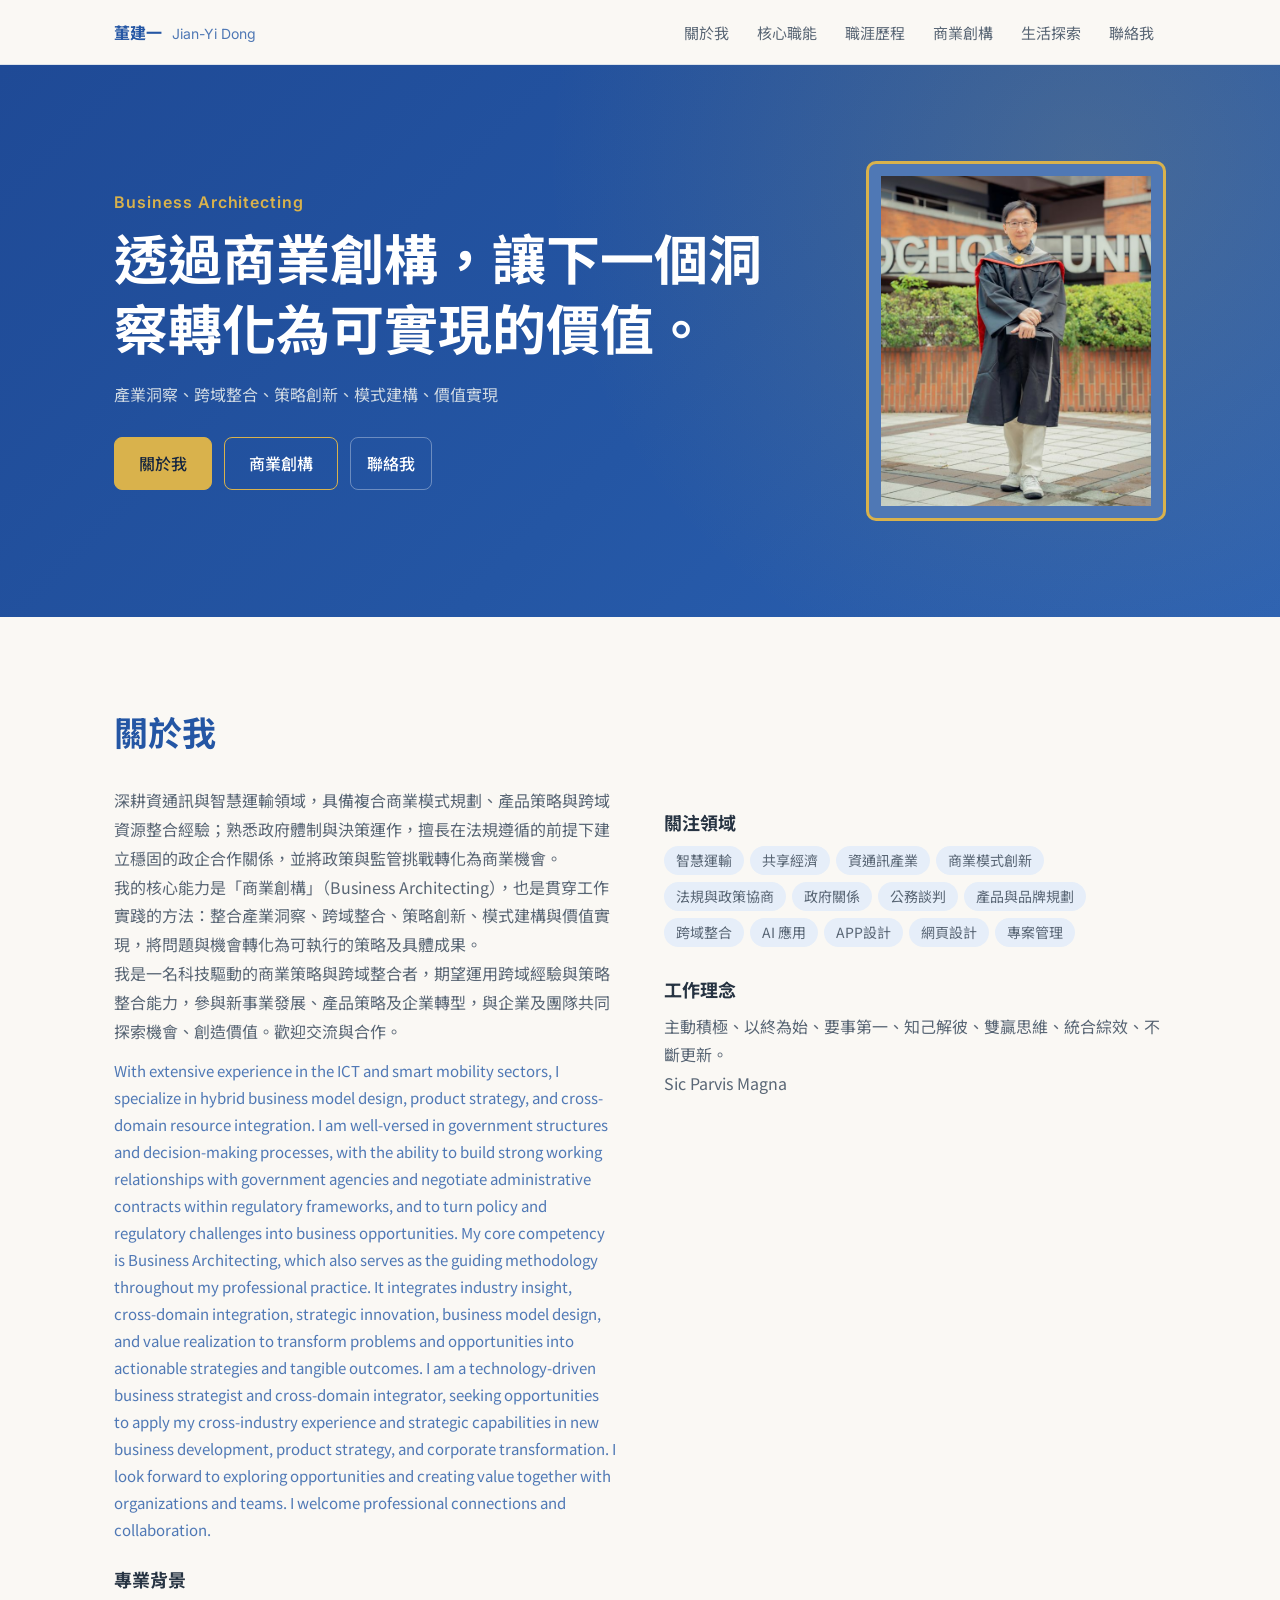
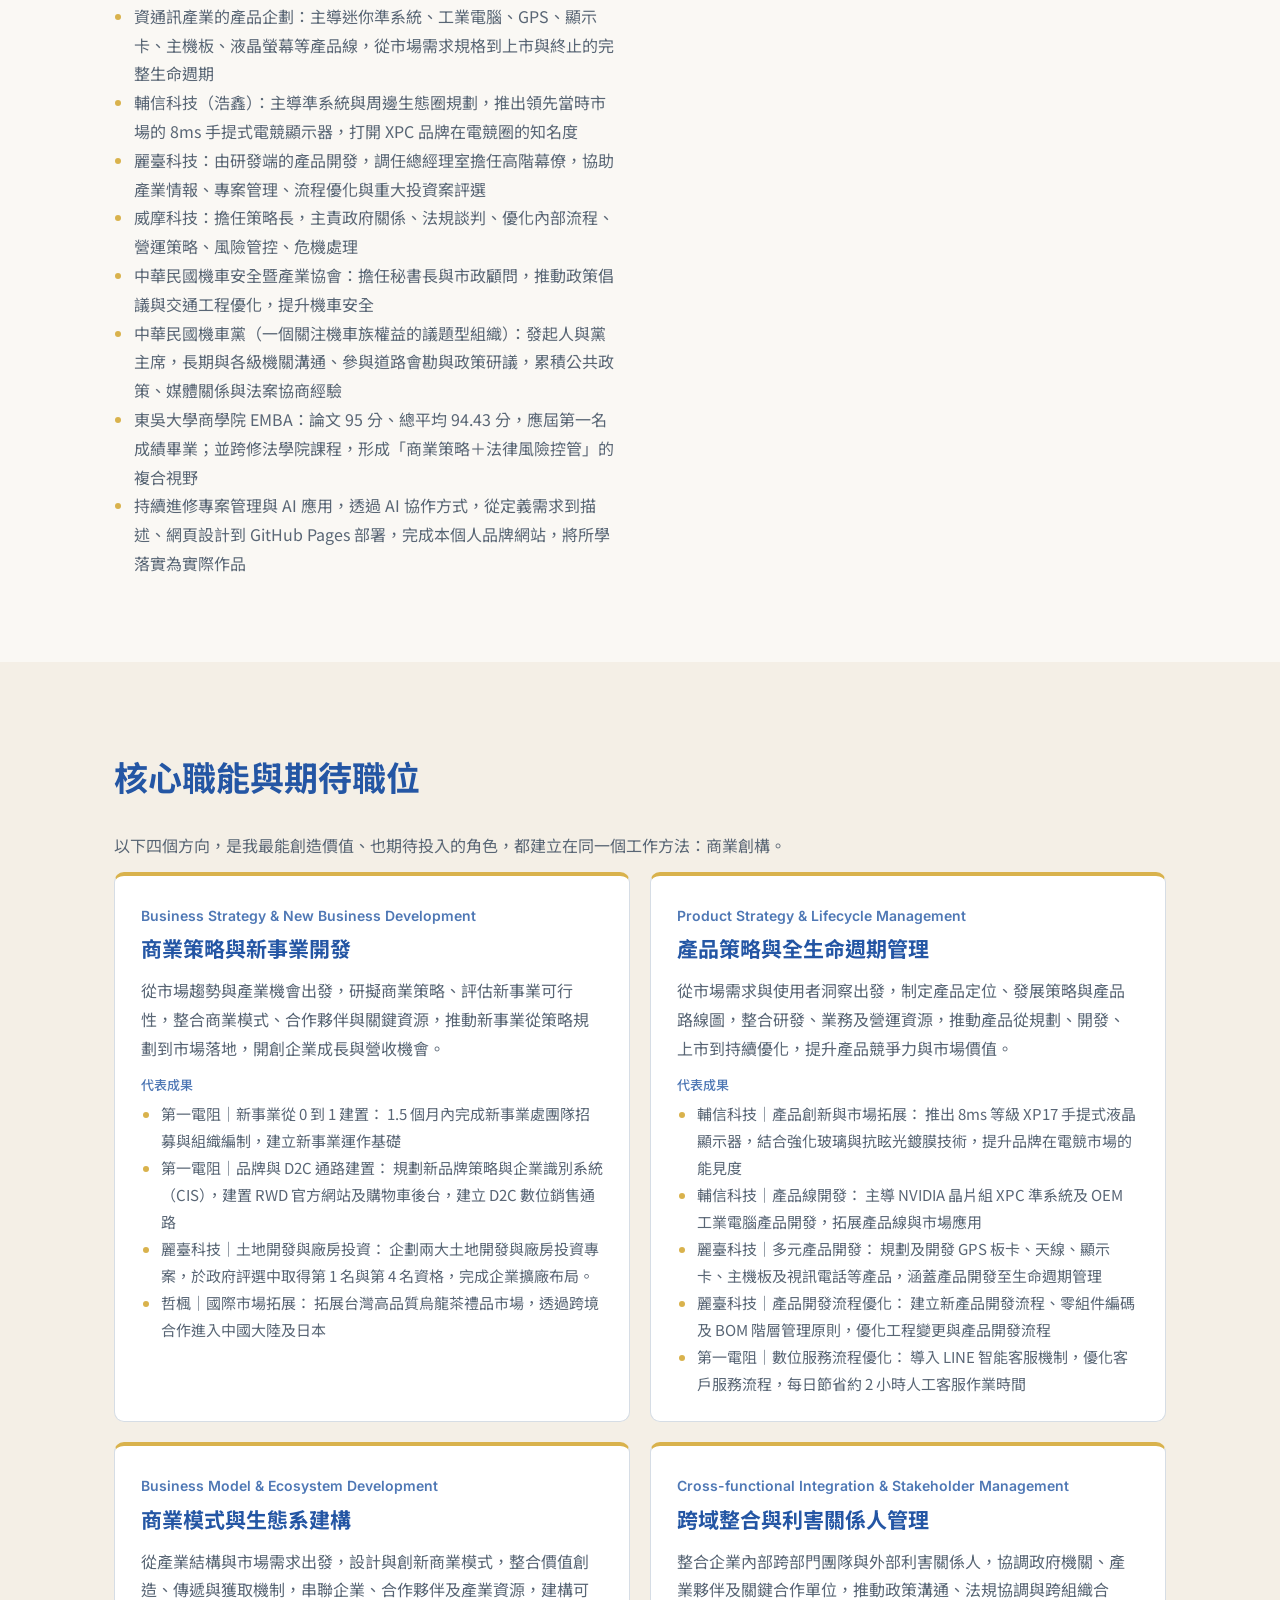
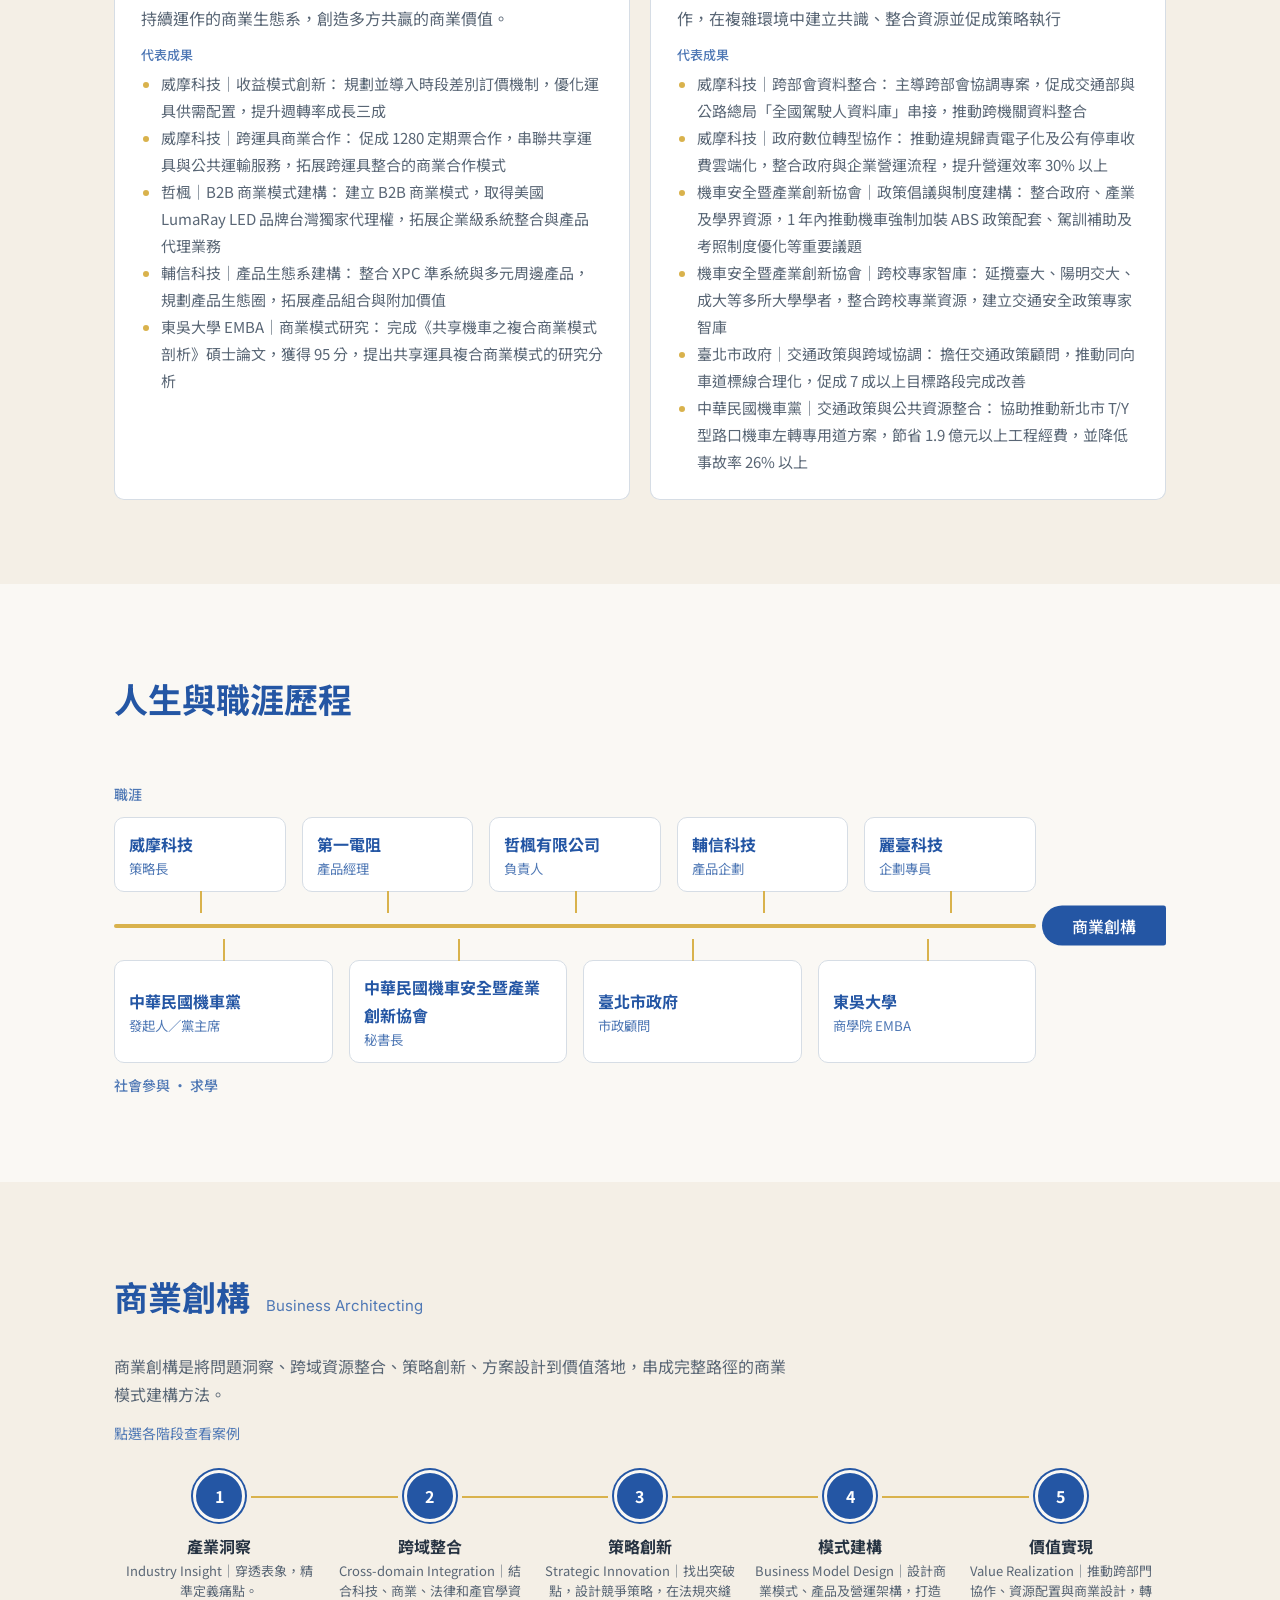
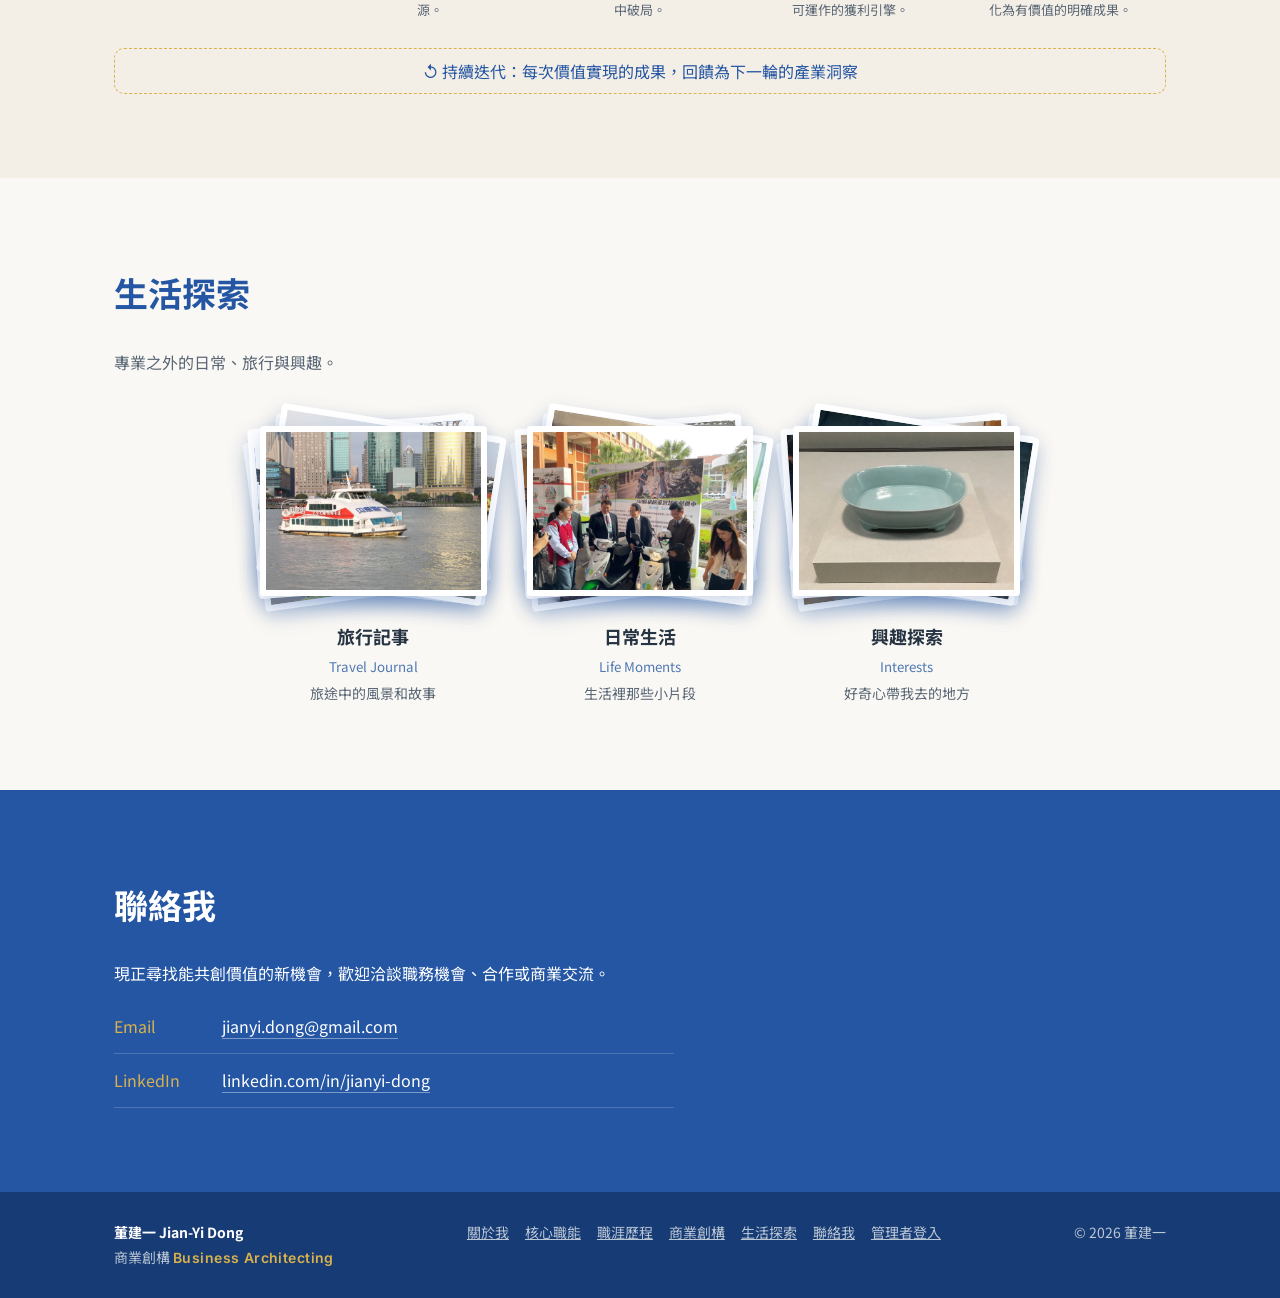
==== index.html @ 01260a25 "Add files via upload" ====
<!DOCTYPE html>
<html lang="zh-Hant">
<head>
<meta charset="utf-8"><meta name="viewport" content="width=device-width,initial-scale=1,viewport-fit=cover">
<title>董建一 Jian-Yi Dong｜商業創構 Business Architecting</title>
<meta name="description" content="董建一（Jian-Yi Dong）深耕資通訊與智慧運輸，具備複合商業模式規劃、產品策略與跨域資源整合經驗，擅長在法規遵循前提下建立政企合作；以商業創構將產業洞察轉化為可實現的價值。歡迎交流與合作。"><meta name="author" content="董建一 Jian-Yi Dong"><meta name="robots" content="index,follow,max-image-preview:large"><meta name="theme-color" content="#2456A4"><meta property="og:title" content="董建一 Jian-Yi Dong｜商業創構 Business Architecting"><meta property="og:description" content="董建一（Jian-Yi Dong）深耕資通訊與智慧運輸，具備複合商業模式規劃、產品策略與跨域資源整合經驗，擅長在法規遵循前提下建立政企合作；以商業創構將產業洞察轉化為可實現的價值。歡迎交流與合作。"><meta property="og:type" content="profile"><meta property="og:locale" content="zh_TW"><meta property="og:site_name" content="董建一 Jian-Yi Dong"><meta property="og:image" content="https://bryandong-roc.github.io/assets/images/og.jpg"><meta property="og:image:width" content="1200"><meta property="og:image:height" content="630"><meta property="og:image:alt" content="董建一 Jian-Yi Dong｜商業創構 Business Architecting"><meta property="og:url" content="https://bryandong-roc.github.io/"><meta name="twitter:card" content="summary_large_image"><meta name="twitter:image" content="https://bryandong-roc.github.io/assets/images/og.jpg"><script type="application/ld+json">{"@context": "https://schema.org", "@type": "ProfilePage", "mainEntity": {"@type": "Person", "name": "董建一", "alternateName": "Jian-Yi Dong", "description": "董建一（Jian-Yi Dong）深耕資通訊與智慧運輸，具備複合商業模式規劃、產品策略與跨域資源整合經驗，擅長在法規遵循前提下建立政企合作；以商業創構將產業洞察轉化為可實現的價值。歡迎交流與合作。", "email": "jianyi.dong@gmail.com", "alumniOf": {"@type": "CollegeOrUniversity", "name": "東吳大學"}, "knowsAbout": ["商業創構", "Business Architecting", "商業模式創新", "AI 應用","專案管理","網頁與APP設計","智慧運輸", "共享經濟", "資通訊產業", "產品企劃", "政府關係", "法規協商", "跨域整合"], "sameAs": ["https://www.linkedin.com/in/jianyi-dong/"]}}</script>
<link rel="icon" href="assets/icons/favicon.svg"><!-- 上線後請加入 <link rel="canonical" href="正式網址"> 與 og:image --><link rel="preconnect" href="https://fonts.googleapis.com"><link rel="preconnect" href="https://fonts.gstatic.com" crossorigin>
<link href="https://fonts.googleapis.com/css2?family=Inter:wght@400;600&family=Noto+Sans+TC:wght@400;500;700&display=swap" rel="stylesheet">
<link rel="stylesheet" href="styles/main.css">
</head>
<body>
<header><div class="wrap bar"><a class="logo" href="#home">董建一 <span>Jian-Yi Dong</span></a>
<button id="mbtn" aria-expanded="false" aria-controls="nav" aria-label="選單"><svg viewBox="0 0 24 24" width="22" height="22" aria-hidden="true"><path d="M3 6h18M3 12h18M3 18h18" stroke="currentColor" stroke-width="2.2" stroke-linecap="round"/></svg></button>
<nav id="nav"><a href="#about">關於我</a><a href="#roles">核心職能</a><a href="#journey">職涯歷程</a><a href="#architecting">商業創構</a><a href="#life">生活探索</a><a href="#contact">聯絡我</a></nav></div></header>
<main><noscript><section><div class="wrap"><h2>董建一 Jian-Yi Dong</h2><p>深耕資通訊與智慧運輸領域，具備複合商業模式規劃、產品策略與跨域資源整合經驗；熟悉政府體制與決策運作，擅長在法規遵循的前提下建立穩固的政企合作關係，並將政策與監管挑戰轉化為商業機會。我的核心能力是「商業創構」（Business Architecting），也是貫穿工作實踐的方法：整合產業洞察、跨域整合、策略創新、模式建構與價值實現，將問題與機會轉化為可執行的策略及具體成果。我是一名科技驅動的商業策略與跨域整合者，期望運用跨域經驗與策略整合能力，參與新事業發展、產品策略及企業轉型，與企業及團隊共同探索機會、創造價值。歡迎交流與合作。</p><ul><li>新事業開發 New Business Development</li><li>產品企劃 End-to-End Product Management</li><li>政府關係 Government Relations</li><li>高階幕僚 Executive Support & Strategic Operations</li></ul><ul><li>威摩科技｜策略長</li><li>第一電阻｜產品經理</li><li>哲楓有限公司｜負責人</li><li>輔信科技｜產品企劃</li><li>麗臺科技｜企劃專員｜總經理室幕僚</li><li>中華民國機車安全暨產業創新協會｜秘書長</li><li>臺北市政府｜市政顧問</li><li>東吳大學｜商學院 EMBA</li><li>中華民國機車黨｜發起人／黨主席</li></ul><p>請啟用 JavaScript 以查看完整互動內容。</p></div></section></noscript>
<section id="home" class="hero"><div class="wrap hgrid"><div>
<p class="en">Business Architecting</p><h1 id="h-tag"></h1><p id="h-intro" class="intro"></p>
<div class="btns"><a class="btn fill" href="#about">關於我</a><a class="btn" href="#architecting">商業創構</a><a class="btn ghost" href="#contact">聯絡我</a></div></div>
<div class="photo" id="photo" aria-label="個人照片"></div></div></section>
<section id="about"><div class="wrap"><h2>關於我</h2><div class="two"><div><p id="a-intro"></p><p class="en-sum" lang="en">With extensive experience in the ICT and smart mobility sectors, I specialize in hybrid business model design, product strategy, and cross-domain resource integration. I am well-versed in government structures and decision-making processes, with the ability to build strong working relationships with government agencies and negotiate administrative contracts within regulatory frameworks, and to turn policy and regulatory challenges into business opportunities. My core competency is Business Architecting, which also serves as the guiding methodology throughout my professional practice. It integrates industry insight, cross-domain integration, strategic innovation, business model design, and value realization to transform problems and opportunities into actionable strategies and tangible outcomes. I am a technology-driven business strategist and cross-domain integrator, seeking opportunities to apply my cross-industry experience and strategic capabilities in new business development, product strategy, and corporate transformation. I look forward to exploring opportunities and creating value together with organizations and teams. I welcome professional connections and collaboration.</p><h3>專業背景</h3><ul id="a-bg"></ul></div><div><h3>關注領域</h3><p id="a-focus" class="tags"></p><h3>工作理念</h3><p id="a-phil"></p></div></div></div></section>
<section id="roles" class="alt"><div class="wrap"><h2>核心職能與期待職位</h2><p class="lead" id="r-lead"></p><div class="rgrid" id="r-cards"></div></div></section>
<section id="journey"><div class="wrap"><h2>人生與職涯歷程</h2><div class="chips" id="t-chips"></div><div class="fish" id="tl"></div></div></section>
<section id="architecting" class="alt"><div class="wrap"><h2>商業創構 <small>Business Architecting</small></h2><p id="b-def" class="lead"></p><p class="hint">點選各階段查看案例</p><ol class="chain" id="chain"></ol><p class="loop">↺ 持續迭代：每次價值實現的成果，回饋為下一輪的產業洞察</p></div></section>

<section id="life"><div class="wrap"><h2>生活探索</h2><p class="lead">專業之外的日常、旅行與興趣。</p><div class="chips" id="l-chips"></div><div class="cards" id="l-cards"></div></div></section>
<section id="contact" class="dark"><div class="wrap"><h2>聯絡我</h2><p class="lead">現正尋找能共創價值的新機會，歡迎洽談職務機會、合作或商業交流。</p><ul class="clist" id="clist"></ul></div></section>
</main>
<footer><div class="wrap fgrid"><div><b>董建一 Jian-Yi Dong</b><br>商業創構 <span class="ft-en">Business Architecting</span></div><div class="flinks"><a href="#about">關於我</a><a href="#roles">核心職能</a><a href="#journey">職涯歷程</a><a href="#architecting">商業創構</a><a href="#life">生活探索</a><a href="#contact">聯絡我</a><a href="https://app.pagescms.org" target="_blank" rel="noopener">管理者登入</a></div><div class="copy">© <span id="yr"></span> 董建一</div></div></footer>
<button id="top" aria-label="回到頁首" hidden>↑</button>
<dialog id="dlg" aria-labelledby="d-title"><button id="d-x" aria-label="關閉">×</button><div id="d-body"></div></dialog>
<script src="scripts/content-loader.js"></script><script src="scripts/main.js"></script>
</body></html>
---- styles/main.css ----
:root{--navy:#2456A4;--blue:#4F78B5;--mist:#E6EEF9;--bg:#FAF8F4;--gold:#D9B24C;--ink:#263342;--txt:#596675;--r:10px;--sans:"Noto Sans TC","Inter",system-ui,sans-serif}
*{box-sizing:border-box;margin:0}html{scroll-behavior:smooth;scroll-padding-top:72px}
body{font-family:var(--sans);background:var(--bg);color:var(--txt);line-height:1.8;overflow-x:hidden}
h1,h2,h3,b{color:var(--ink)}a{color:inherit}button{font:inherit;cursor:pointer}:focus-visible{outline:3px solid var(--gold);outline-offset:2px}
.wrap{max-width:1100px;margin:0 auto;padding:0 24px}section{padding:84px 0}.alt{background:#F4EFE6}
h2{font-size:clamp(26px,3.4vw,34px);color:var(--navy);margin-bottom:24px}h2 small{font:400 15px Inter,sans-serif;color:var(--blue);margin-left:8px}h3{margin:20px 0 6px;font-size:18px}
.lead{max-width:680px;margin-bottom:12px}.hint{font-size:14px;color:var(--blue);margin-bottom:24px}.tags span{display:inline-block;background:var(--mist);padding:2px 12px;border-radius:99px;margin:0 6px 6px 0;font-size:14px}
header{position:sticky;top:0;z-index:20;background:rgba(250,248,244,.94);backdrop-filter:blur(8px);border-bottom:1px solid #dde3ea}
.bar{display:flex;align-items:center;justify-content:space-between;height:64px}.logo{font-weight:700;color:var(--navy);text-decoration:none}.logo span{font:400 14px Inter;color:var(--blue);margin-left:6px}
nav{display:flex;gap:4px}nav a{padding:6px 12px;border-radius:6px;text-decoration:none;font-size:15px}nav a:hover{background:var(--mist);color:var(--navy)}#mbtn{display:none;border:1px solid var(--blue);background:none;border-radius:6px;padding:6px 8px;color:var(--navy);line-height:0}
.hero{background:radial-gradient(circle at 85% 18%,rgba(217,178,76,.18),transparent 46%),linear-gradient(135deg,#1F4A96,#2456A4 55%,#2C62B3);padding:96px 0}.hgrid{display:grid;grid-template-columns:1fr 300px;gap:56px;align-items:center}.hero *{color:#fff}
.en{font:600 16px Inter;color:var(--gold)!important;letter-spacing:.06em}.hero h1{font-size:clamp(32px,5vw,54px);line-height:1.3;margin:10px 0 18px}.intro{color:#cfd9e3!important;max-width:560px}
.btns{display:flex;gap:12px;flex-wrap:wrap;margin-top:28px}.btn{padding:11px 24px;border-radius:8px;border:1.5px solid var(--gold);text-decoration:none;font-weight:500;background:none}.btn.fill{background:var(--gold);color:#16263F!important}.btn.ghost{border-color:#ffffff55}
.photo{grid-template-columns:100%;grid-template-rows:100%;width:300px;height:360px;border-radius:var(--r);border:3px solid var(--gold);background:var(--blue);display:grid;place-items:center;overflow:hidden;font-size:14px;text-align:center;padding:12px}.photo img{width:100%;height:100%;object-fit:cover;object-position:50% 94%}
.two{display:grid;grid-template-columns:1fr 1fr;gap:48px}ul{padding-left:20px}li::marker{color:var(--gold)}
.chips{display:flex;gap:8px;flex-wrap:wrap;margin-bottom:28px}.chips button{border:1px solid var(--blue);background:#fff;border-radius:99px;padding:3px 16px;color:var(--navy)}.chips button[aria-pressed=true]{background:var(--navy);color:#fff;border-color:var(--navy)}
.tl{list-style:none;padding:0 0 0 22px;border-left:2px solid var(--gold)}.tl li{position:relative;margin-bottom:14px}.tl li::before{content:"";position:absolute;left:-30px;top:20px;width:12px;height:12px;border-radius:50%;background:var(--gold);border:2px solid var(--mist)}
.tl button,.card{width:100%;text-align:left;background:#fff;border:1px solid #d6dde5;border-radius:var(--r);padding:16px 20px;display:block;transition:.2s}.tl button:hover,.card:hover{border-color:var(--gold);box-shadow:0 6px 20px rgba(36,86,164,.1)}
.tl small,.card small{color:var(--blue);display:block}.tl b,.card b{display:block;font-size:18px}
.cards{display:grid;grid-template-columns:repeat(3,1fr);gap:20px}.card{padding:0;overflow:hidden;display:flex;flex-direction:column}.card img{width:100%;aspect-ratio:16/9;object-fit:cover}.card div{padding:16px 20px}.empty{grid-column:1/-1;color:var(--blue)}
.chain{list-style:none;padding:0;display:grid;grid-template-columns:repeat(5,1fr);gap:0}.chain li{position:relative;padding:0 8px}
.chain li::after{content:"";position:absolute;top:26px;left:calc(50% + 32px);width:calc(100% - 64px);height:2px;background:var(--gold)}.chain li:last-child::after{display:none}
.chain summary{list-style:none;cursor:pointer;text-align:center}.chain summary::-webkit-details-marker{display:none}
.chain .dot{width:52px;height:52px;border-radius:50%;background:var(--navy);color:#fff;display:grid;place-items:center;margin:0 auto 10px;font-weight:700;border:3px solid var(--bg);box-shadow:0 0 0 2px var(--navy)}
.chain details[open] .dot,.chain summary:hover .dot{background:var(--gold);color:var(--navy);box-shadow:0 0 0 2px var(--gold)}
.chain summary b{display:block}.chain summary small{display:block;font-size:13px;line-height:1.5}.chain .cs{background:#fff;border-left:4px solid var(--gold);border-radius:var(--r);padding:12px 12px 12px 28px;margin-top:12px;font-size:14px;text-align:left}
.loop{margin-top:28px;text-align:center;border:1px dashed var(--gold);border-radius:var(--r);padding:8px;color:var(--navy)}
.dark{background:var(--navy)}.dark h2,.dark .lead{color:#fff}.clist{list-style:none;padding:0;max-width:560px}.clist li{display:flex;gap:18px;padding:12px 0;border-bottom:1px solid #ffffff2e;color:#fff}.clist span{color:var(--gold);min-width:90px}.clist a{text-decoration:none}
footer{background:#173B75;color:#b9c6d4;padding:28px 0;font-size:14px}footer b{color:#fff}.fgrid{display:flex;justify-content:space-between;gap:20px;flex-wrap:wrap}.flinks{display:flex;gap:16px}
#top{position:fixed;right:20px;bottom:20px;width:44px;height:44px;border-radius:50%;border:0;background:var(--gold);color:#16263F;font-size:20px;z-index:15}
dialog{border:0;border-radius:14px;width:min(680px,calc(100% - 32px));max-height:88vh;padding:32px;color:var(--txt)}dialog::backdrop{background:#0f1b2b99}#d-x{position:absolute;top:10px;right:14px;border:0;background:none;font-size:28px;color:var(--blue)}
#d-body img{max-width:100%;border-radius:8px;margin:12px 0}#d-body h3{color:var(--navy)}#d-body p{margin:8px 0}
@media(max-width:900px){.cards{grid-template-columns:repeat(2,1fr)}.hgrid{grid-template-columns:1fr}.photo{width:200px;height:240px;order:-1}}
@media(max-width:760px){section{padding:60px 0}.two,.cards{grid-template-columns:1fr}#mbtn{display:block}nav{display:none;position:absolute;top:64px;left:0;right:0;flex-direction:column;background:var(--bg);padding:10px 24px;border-bottom:1px solid #dde3ea}nav.open{display:flex}
.chain{grid-template-columns:1fr}.chain li{padding:0 0 20px 0}.chain summary{display:flex;gap:14px;align-items:center;text-align:left}.chain .dot{margin:0;flex:none}.chain li::after{top:54px;left:25px;width:2px;height:calc(100% - 54px)}.chain .cs{margin-left:66px}}
.fish{display:grid;gap:10px;padding-right:130px}.lab{font-size:14px;color:var(--blue);font-weight:500}.row{display:grid;grid-auto-flow:column;grid-auto-columns:1fr;gap:16px}.fi{position:relative;background:#fff;border:1px solid #d6dde5;border-radius:var(--r);padding:12px 14px;text-align:left;transition:.2s}.fi:hover{border-color:var(--gold);box-shadow:0 6px 18px rgba(36,86,164,.1)}.fi b{display:block;color:var(--navy)}.fi small{display:block;color:var(--blue);line-height:1.5}.fi::after{content:"";position:absolute;left:50%;width:2px;height:22px;background:var(--gold)}.up .fi::after{top:100%}.down .fi::after{bottom:100%}.spine{position:relative;height:4px;background:var(--gold);margin:22px 0;border-radius:2px}.spine span{position:absolute;left:100%;top:50%;transform:translateY(-50%);margin-left:6px;width:124px;text-align:center;background:var(--navy);color:#fff;padding:6px 0;border-radius:99px 12px 12px 99px;font-weight:500}
#l-cards .card{border:0;background:linear-gradient(160deg,#fff 25%,#FBF1E2);box-shadow:0 12px 32px rgba(79,120,181,.16);border-radius:58% 42% 52% 48%/50% 46% 54% 50%;text-align:center;align-items:center}#l-cards .card:nth-child(even){border-radius:44% 56% 46% 54%/56% 44% 56% 44%}#l-cards .card:nth-child(3n){border-radius:52% 48% 60% 40%/46% 56% 44% 54%}#l-cards .card div{padding:26px 36px 34px}#l-cards .card img{aspect-ratio:3/2}#l-cards .card:hover{transform:translateY(-4px)}
@media(max-width:900px){.fish{padding-right:0;padding-left:18px;border-left:2px solid var(--gold)}.row{grid-auto-flow:row}.spine,.fi::after{display:none}}
#a-phil{white-space:pre-line}
.btn svg,.soc svg{display:block}.btn.ghost{padding:11px 16px}.soc{display:flex;gap:16px}.clist li{align-items:center}
#l-cards{max-width:780px;margin:0 auto;grid-template-columns:repeat(3,1fr)}#l-cards .card div{padding:20px 24px 28px}.en-sum{font-size:15px;color:var(--blue);margin-top:12px}
@media(max-width:760px){#l-cards{grid-template-columns:1fr;max-width:320px}}
#a-intro{white-space:pre-line}.stk{background:none;border:0;text-align:center;padding:10px 10px 0;cursor:pointer;display:flex;flex-direction:column;align-items:center;gap:2px}.pile{position:relative;width:100%;aspect-ratio:4/3;margin-bottom:22px;display:block}.pile img{position:absolute;inset:0;width:100%;height:100%;object-fit:cover;border:6px solid #fff;border-radius:4px;box-shadow:0 8px 20px rgba(36,86,164,.22);transition:transform .3s}.stk:hover .pile img:last-child{transform:translateY(-6px) rotate(-1deg)}.stk b{color:var(--ink);font-size:18px}.stk small{color:var(--blue)}.stk .d{color:var(--txt);font-size:14px}
.rgrid{display:grid;grid-template-columns:repeat(2,1fr);gap:20px}.role{background:#fff;border:1px solid #d6dde5;border-top:4px solid var(--gold);border-radius:var(--r);padding:24px 26px}.role small{color:var(--blue);font:600 14px Inter,sans-serif}.role h3{margin:2px 0 8px;color:var(--navy);font-size:21px}.role p{margin-bottom:10px}.role .pl{font-size:13px;color:var(--blue);font-weight:500}.role ul{font-size:15px;margin-top:4px}
@media(max-width:760px){.rgrid{grid-template-columns:1fr}}
@media(prefers-reduced-motion:reduce){*{transition:none!important;scroll-behavior:auto!important}}

header{top:env(safe-area-inset-top,0px)}:root{padding-top:env(safe-area-inset-top,0px);padding-bottom:env(safe-area-inset-bottom,0px)}
/* 首頁按鈕與社群圖示：滑過或鍵盤聚焦時，統一變成金色底 */
.btn{transition:background-color .2s,color .2s,border-color .2s,transform .2s}
.hero .btn:hover,.hero .btn:focus-visible,.hero .btn:active{background:var(--gold);border-color:var(--gold);color:#16263F!important;transform:translateY(-2px)}
.hero .btn.fill:hover,.hero .btn.fill:focus-visible,.hero .btn.fill:active{background:#E6C566;border-color:#E6C566}
.hero .btn:hover svg text,.hero .btn:focus-visible svg text{fill:#D9B24C}
.soc a{color:#fff;transition:color .2s}.soc a:hover,.soc a:focus-visible{color:var(--gold)}

.clist a{text-decoration:underline;text-decoration-color:rgba(255,255,255,.4);text-underline-offset:5px}.clist a:hover,.clist a:focus-visible{color:var(--gold);text-decoration-color:var(--gold)}

.flinks{flex-wrap:wrap;row-gap:6px}

.ft-en{color:var(--gold);font-family:Inter,var(--sans);font-weight:600;letter-spacing:.03em}

.en-sum{white-space:pre-line}
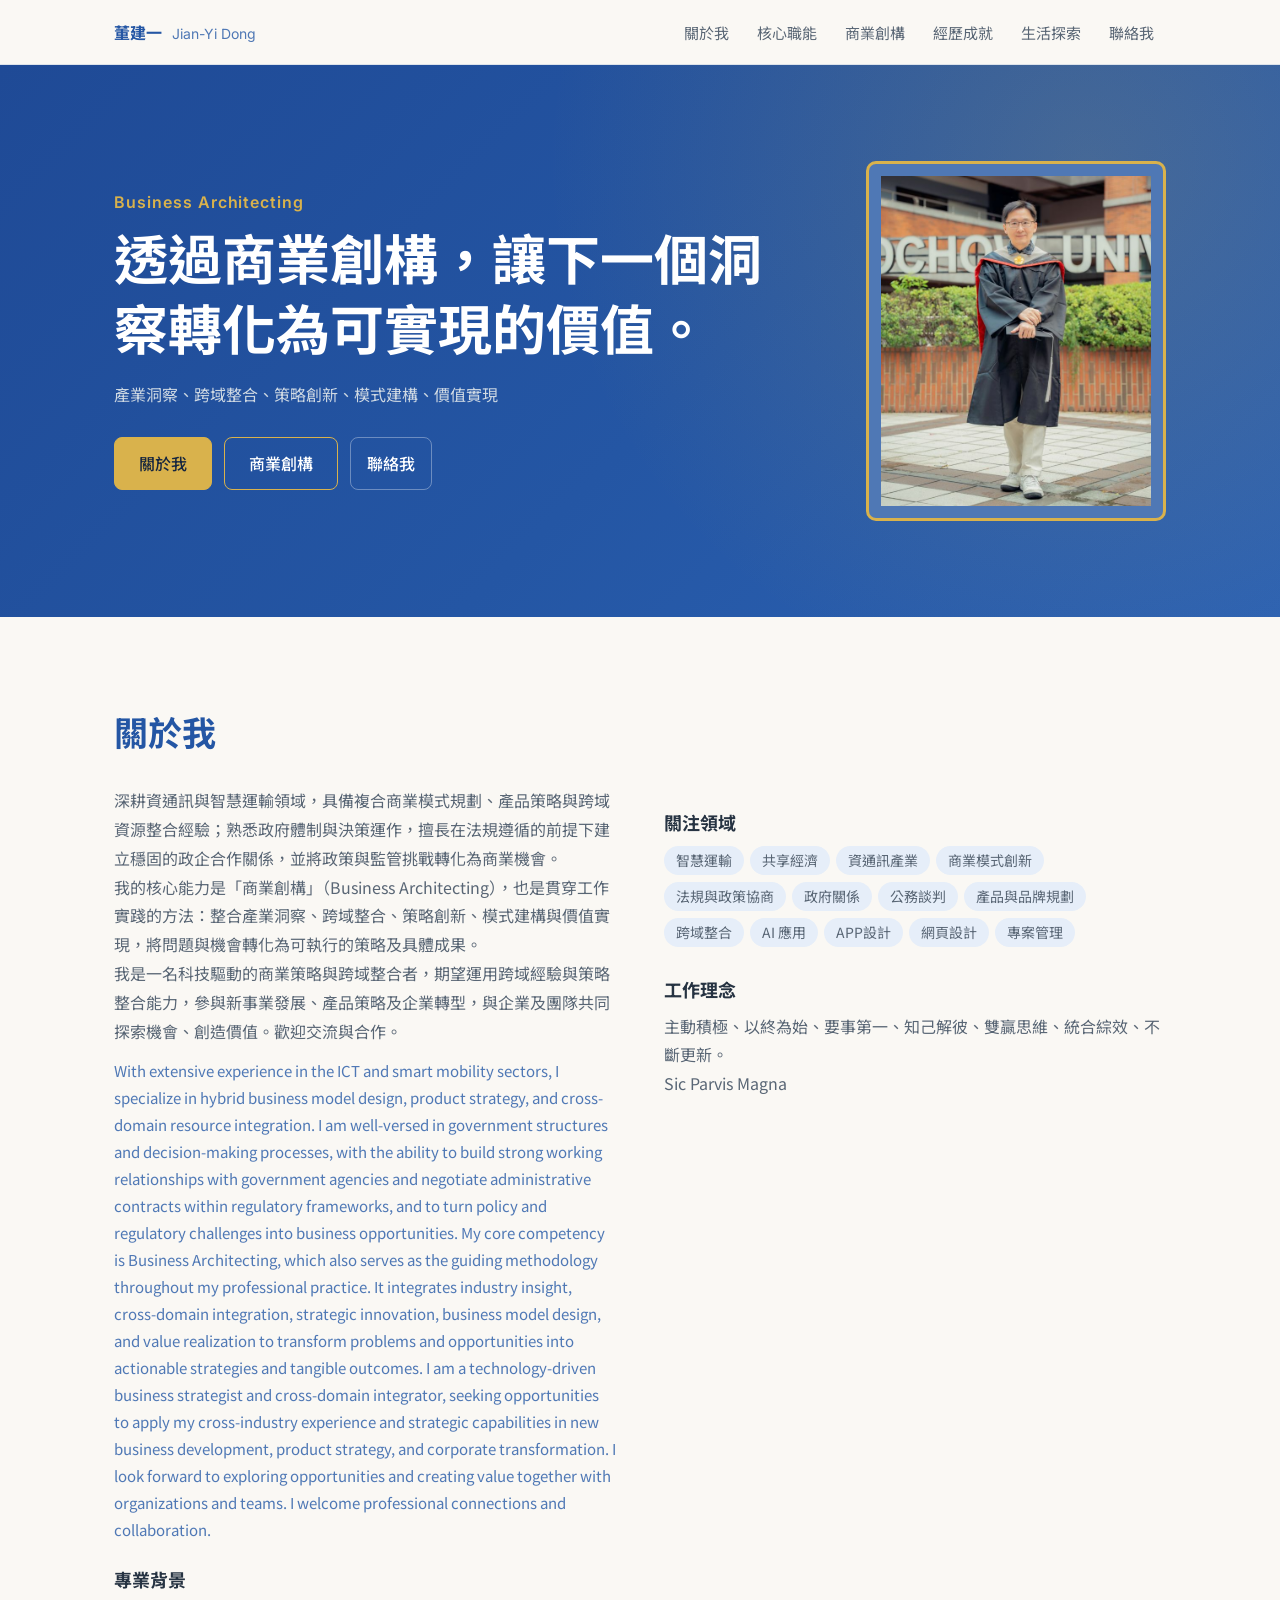
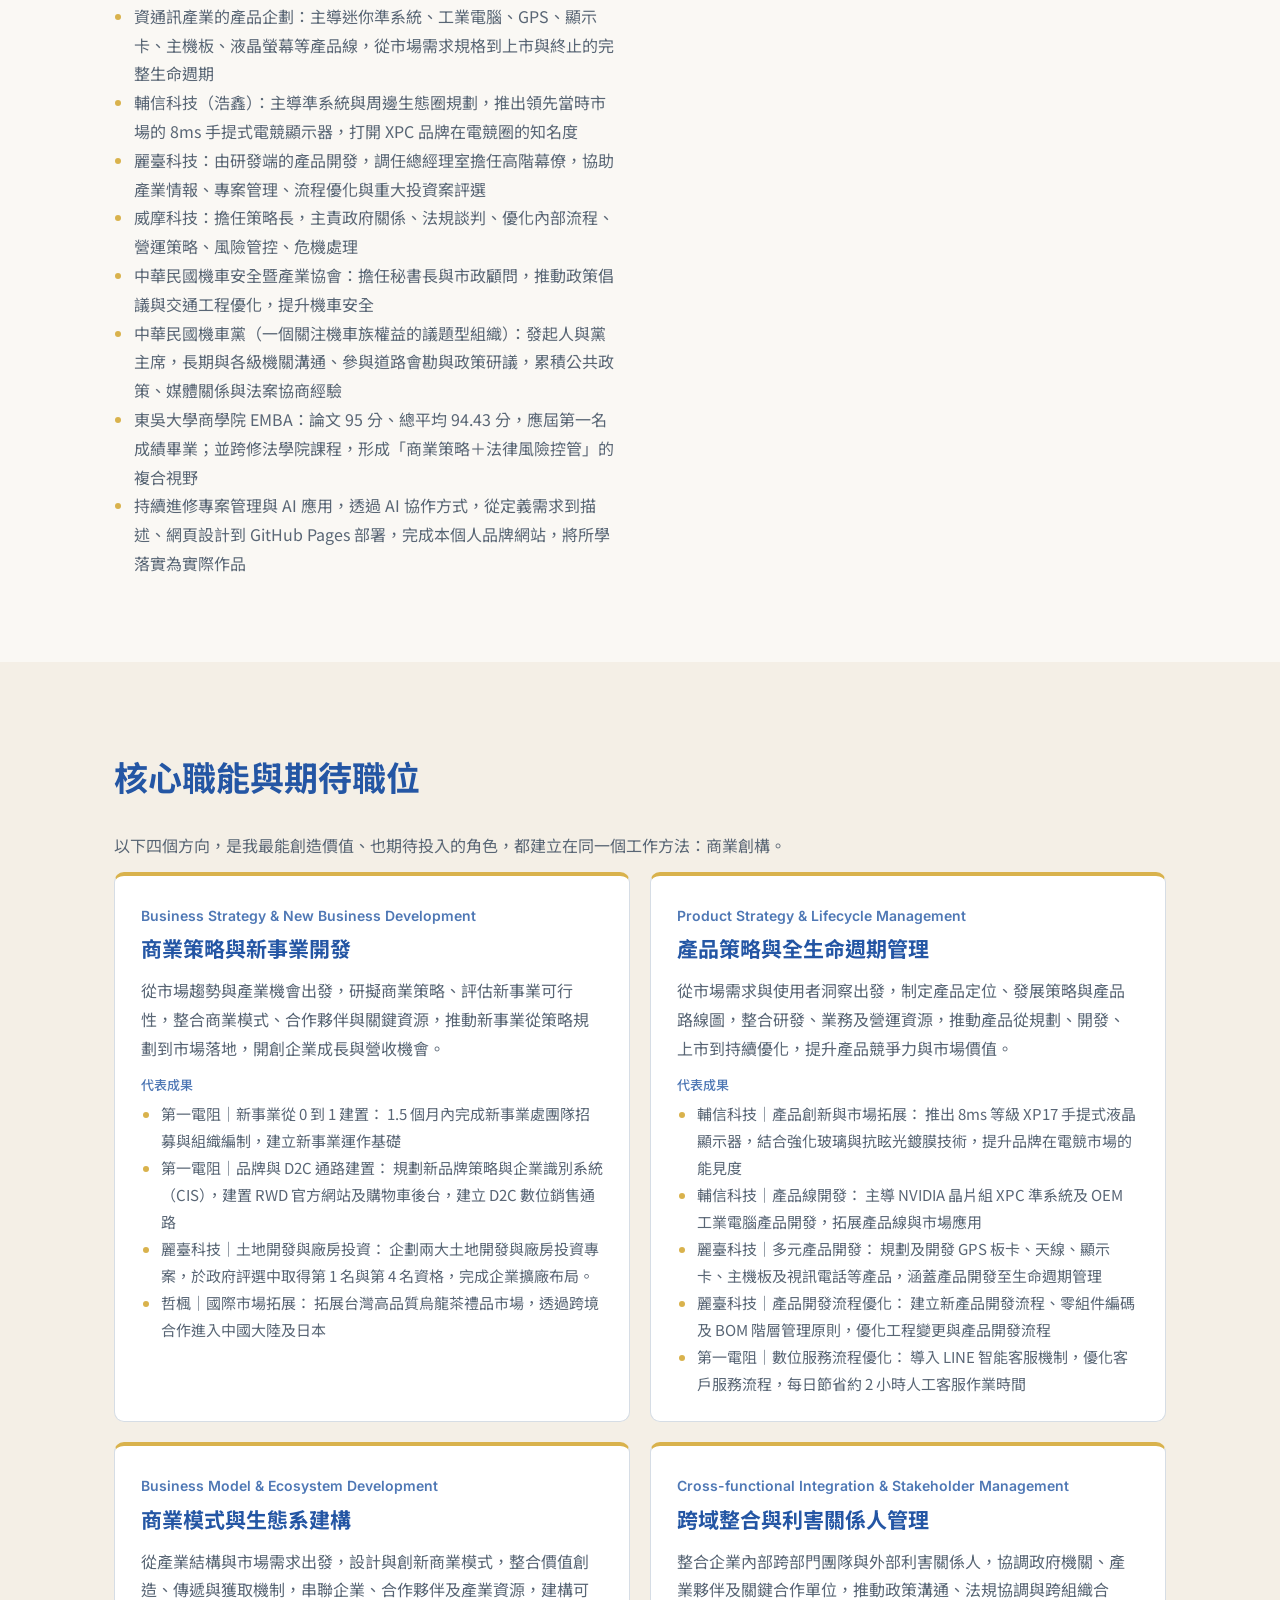
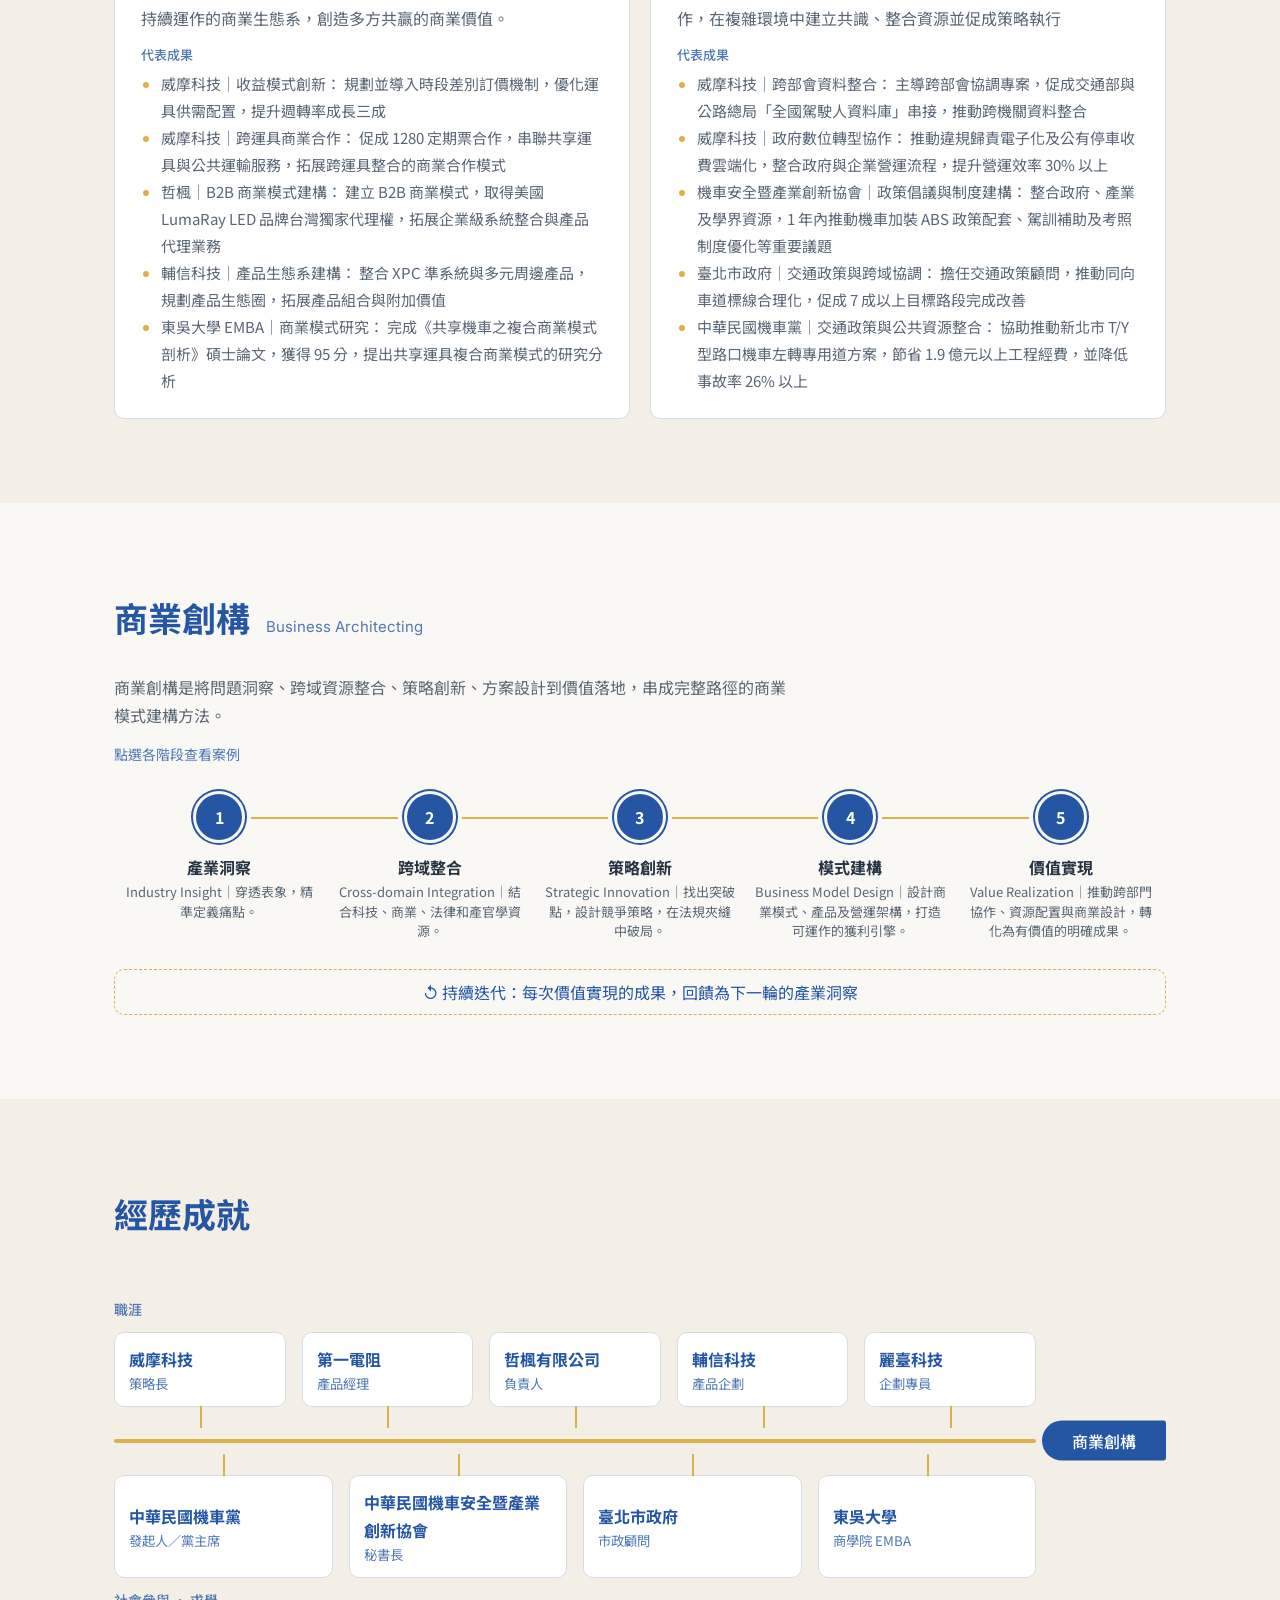
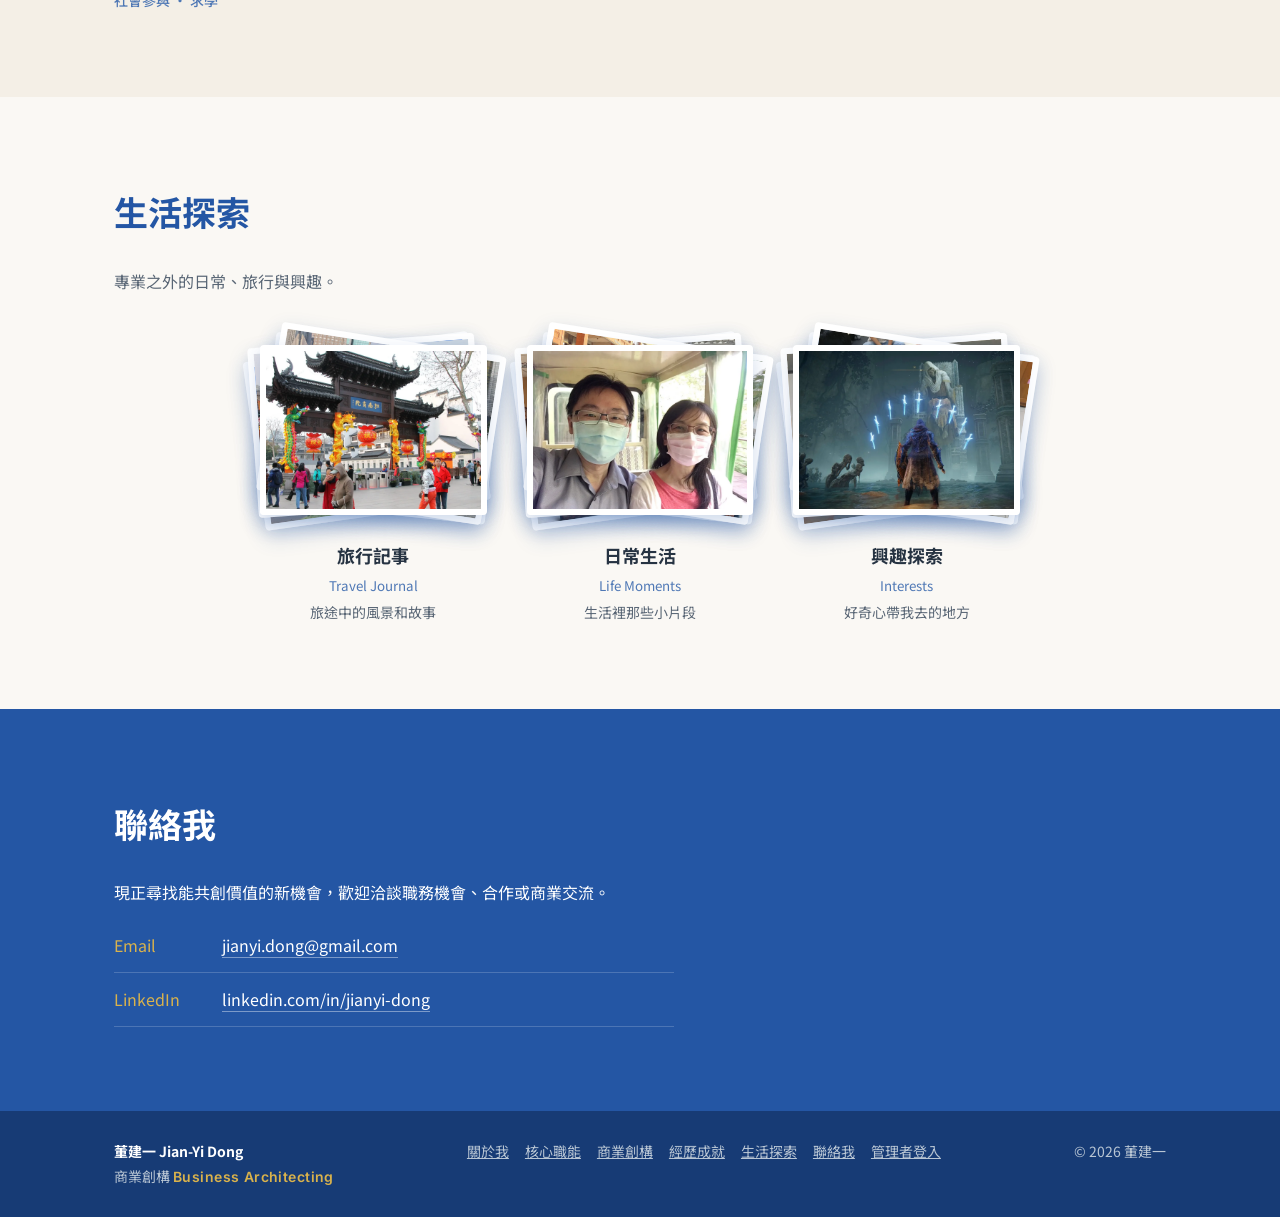
==== commit 2c3c44fc: "Add files via upload" ====
--- a/index.html
+++ b/index.html
@@ -11,7 +11,7 @@
 <body>
 <header><div class="wrap bar"><a class="logo" href="#home">董建一 <span>Jian-Yi Dong</span></a>
 <button id="mbtn" aria-expanded="false" aria-controls="nav" aria-label="選單"><svg viewBox="0 0 24 24" width="22" height="22" aria-hidden="true"><path d="M3 6h18M3 12h18M3 18h18" stroke="currentColor" stroke-width="2.2" stroke-linecap="round"/></svg></button>
-<nav id="nav"><a href="#about">關於我</a><a href="#roles">核心職能</a><a href="#journey">職涯歷程</a><a href="#architecting">商業創構</a><a href="#life">生活探索</a><a href="#contact">聯絡我</a></nav></div></header>
+<nav id="nav"><a href="#about">關於我</a><a href="#roles">核心職能</a><a href="#architecting">商業創構</a><a href="#journey">經歷成就</a><a href="#life">生活探索</a><a href="#contact">聯絡我</a></nav></div></header>
 <main><noscript><section><div class="wrap"><h2>董建一 Jian-Yi Dong</h2><p>深耕資通訊與智慧運輸領域，具備複合商業模式規劃、產品策略與跨域資源整合經驗；熟悉政府體制與決策運作，擅長在法規遵循的前提下建立穩固的政企合作關係，並將政策與監管挑戰轉化為商業機會。我的核心能力是「商業創構」（Business Architecting），也是貫穿工作實踐的方法：整合產業洞察、跨域整合、策略創新、模式建構與價值實現，將問題與機會轉化為可執行的策略及具體成果。我是一名科技驅動的商業策略與跨域整合者，期望運用跨域經驗與策略整合能力，參與新事業發展、產品策略及企業轉型，與企業及團隊共同探索機會、創造價值。歡迎交流與合作。</p><ul><li>新事業開發 New Business Development</li><li>產品企劃 End-to-End Product Management</li><li>政府關係 Government Relations</li><li>高階幕僚 Executive Support & Strategic Operations</li></ul><ul><li>威摩科技｜策略長</li><li>第一電阻｜產品經理</li><li>哲楓有限公司｜負責人</li><li>輔信科技｜產品企劃</li><li>麗臺科技｜企劃專員｜總經理室幕僚</li><li>中華民國機車安全暨產業創新協會｜秘書長</li><li>臺北市政府｜市政顧問</li><li>東吳大學｜商學院 EMBA</li><li>中華民國機車黨｜發起人／黨主席</li></ul><p>請啟用 JavaScript 以查看完整互動內容。</p></div></section></noscript>
 <section id="home" class="hero"><div class="wrap hgrid"><div>
 <p class="en">Business Architecting</p><h1 id="h-tag"></h1><p id="h-intro" class="intro"></p>
@@ -19,13 +19,13 @@
 <div class="photo" id="photo" aria-label="個人照片"></div></div></section>
 <section id="about"><div class="wrap"><h2>關於我</h2><div class="two"><div><p id="a-intro"></p><p class="en-sum" lang="en">With extensive experience in the ICT and smart mobility sectors, I specialize in hybrid business model design, product strategy, and cross-domain resource integration. I am well-versed in government structures and decision-making processes, with the ability to build strong working relationships with government agencies and negotiate administrative contracts within regulatory frameworks, and to turn policy and regulatory challenges into business opportunities. My core competency is Business Architecting, which also serves as the guiding methodology throughout my professional practice. It integrates industry insight, cross-domain integration, strategic innovation, business model design, and value realization to transform problems and opportunities into actionable strategies and tangible outcomes. I am a technology-driven business strategist and cross-domain integrator, seeking opportunities to apply my cross-industry experience and strategic capabilities in new business development, product strategy, and corporate transformation. I look forward to exploring opportunities and creating value together with organizations and teams. I welcome professional connections and collaboration.</p><h3>專業背景</h3><ul id="a-bg"></ul></div><div><h3>關注領域</h3><p id="a-focus" class="tags"></p><h3>工作理念</h3><p id="a-phil"></p></div></div></div></section>
 <section id="roles" class="alt"><div class="wrap"><h2>核心職能與期待職位</h2><p class="lead" id="r-lead"></p><div class="rgrid" id="r-cards"></div></div></section>
-<section id="journey"><div class="wrap"><h2>人生與職涯歷程</h2><div class="chips" id="t-chips"></div><div class="fish" id="tl"></div></div></section>
-<section id="architecting" class="alt"><div class="wrap"><h2>商業創構 <small>Business Architecting</small></h2><p id="b-def" class="lead"></p><p class="hint">點選各階段查看案例</p><ol class="chain" id="chain"></ol><p class="loop">↺ 持續迭代：每次價值實現的成果，回饋為下一輪的產業洞察</p></div></section>
+<section id="architecting"><div class="wrap"><h2>商業創構 <small>Business Architecting</small></h2><p id="b-def" class="lead"></p><p class="hint">點選各階段查看案例</p><ol class="chain" id="chain"></ol><p class="loop">↺ 持續迭代：每次價值實現的成果，回饋為下一輪的產業洞察</p></div></section>
+<section id="journey" class="alt"><div class="wrap"><h2>經歷成就</h2><div class="chips" id="t-chips"></div><div class="fish" id="tl"></div></div></section>
 
 <section id="life"><div class="wrap"><h2>生活探索</h2><p class="lead">專業之外的日常、旅行與興趣。</p><div class="chips" id="l-chips"></div><div class="cards" id="l-cards"></div></div></section>
 <section id="contact" class="dark"><div class="wrap"><h2>聯絡我</h2><p class="lead">現正尋找能共創價值的新機會，歡迎洽談職務機會、合作或商業交流。</p><ul class="clist" id="clist"></ul></div></section>
 </main>
-<footer><div class="wrap fgrid"><div><b>董建一 Jian-Yi Dong</b><br>商業創構 <span class="ft-en">Business Architecting</span></div><div class="flinks"><a href="#about">關於我</a><a href="#roles">核心職能</a><a href="#journey">職涯歷程</a><a href="#architecting">商業創構</a><a href="#life">生活探索</a><a href="#contact">聯絡我</a><a href="https://app.pagescms.org" target="_blank" rel="noopener">管理者登入</a></div><div class="copy">© <span id="yr"></span> 董建一</div></div></footer>
+<footer><div class="wrap fgrid"><div><b>董建一 Jian-Yi Dong</b><br>商業創構 <span class="ft-en">Business Architecting</span></div><div class="flinks"><a href="#about">關於我</a><a href="#roles">核心職能</a><a href="#architecting">商業創構</a><a href="#journey">經歷成就</a><a href="#life">生活探索</a><a href="#contact">聯絡我</a><a href="https://app.pagescms.org" target="_blank" rel="noopener">管理者登入</a></div><div class="copy">© <span id="yr"></span> 董建一</div></div></footer>
 <button id="top" aria-label="回到頁首" hidden>↑</button>
 <dialog id="dlg" aria-labelledby="d-title"><button id="d-x" aria-label="關閉">×</button><div id="d-body"></div></dialog>
 <script src="scripts/content-loader.js"></script><script src="scripts/main.js"></script>
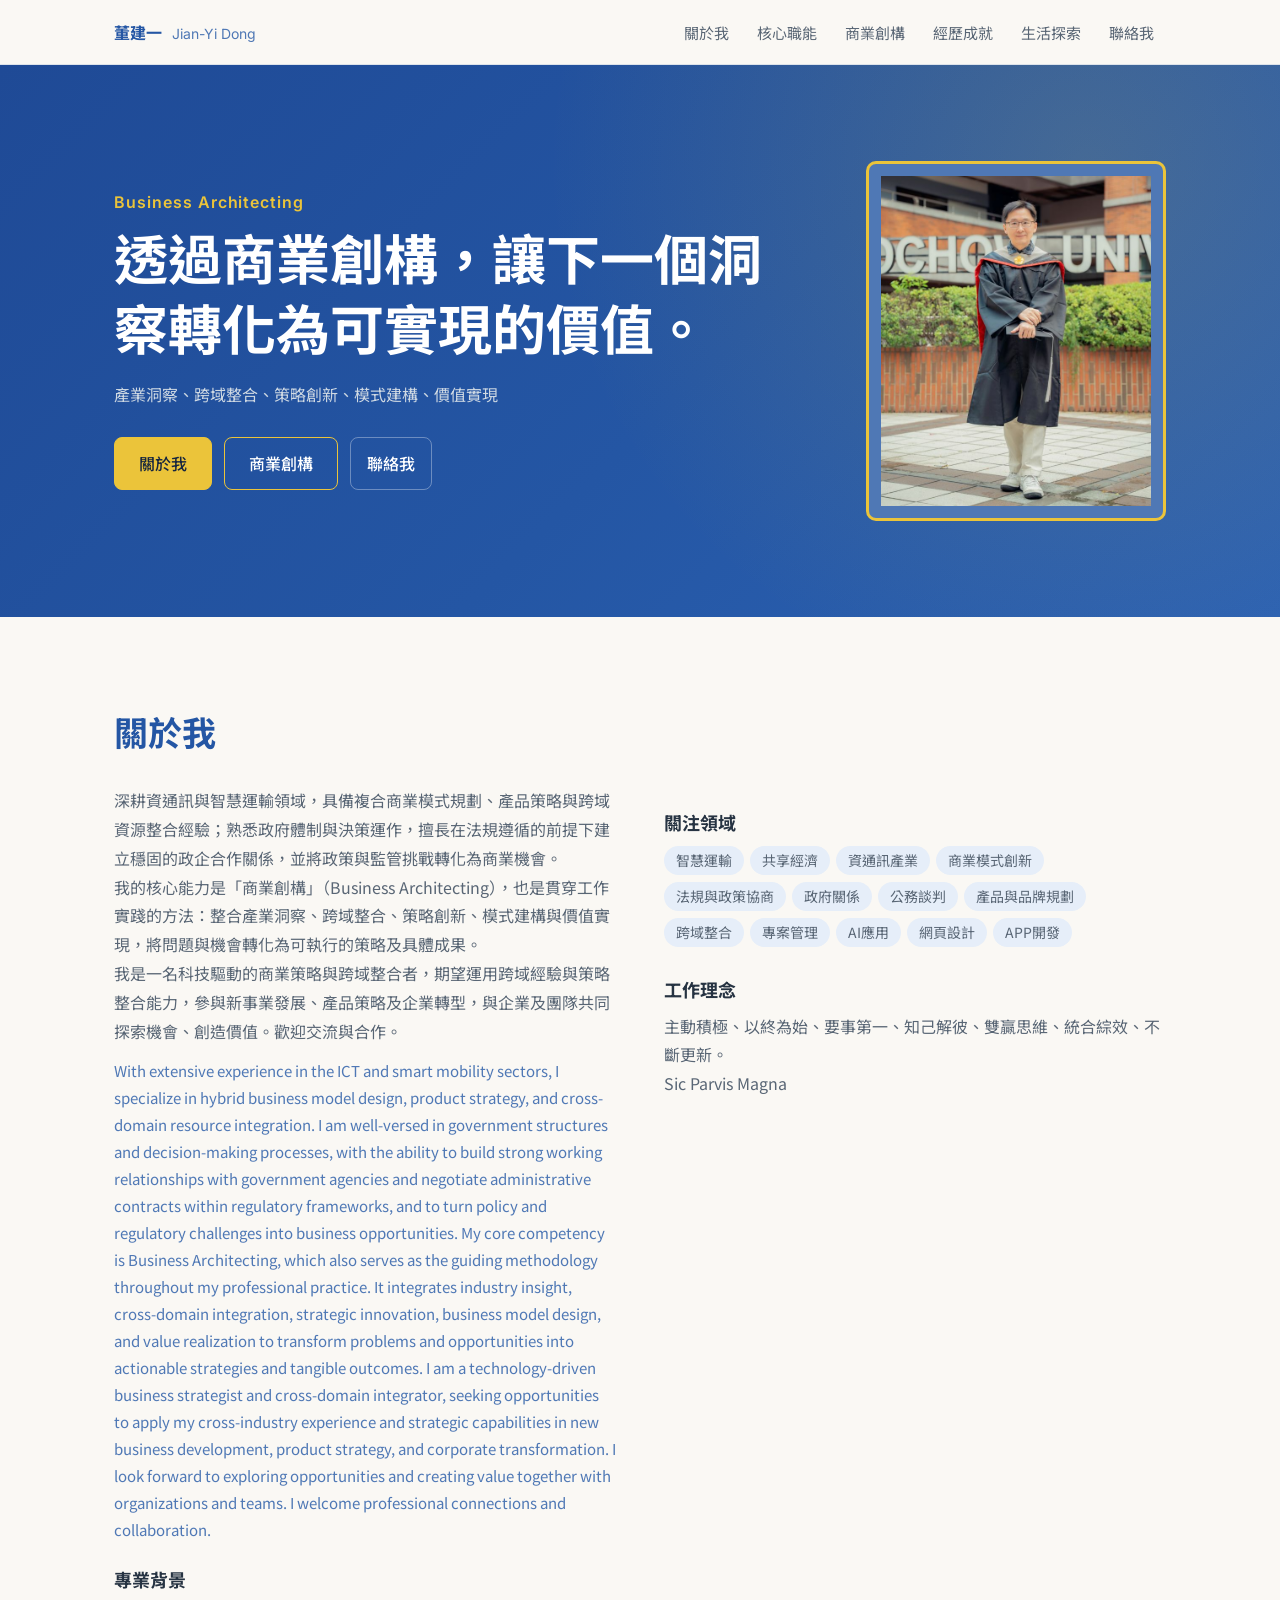
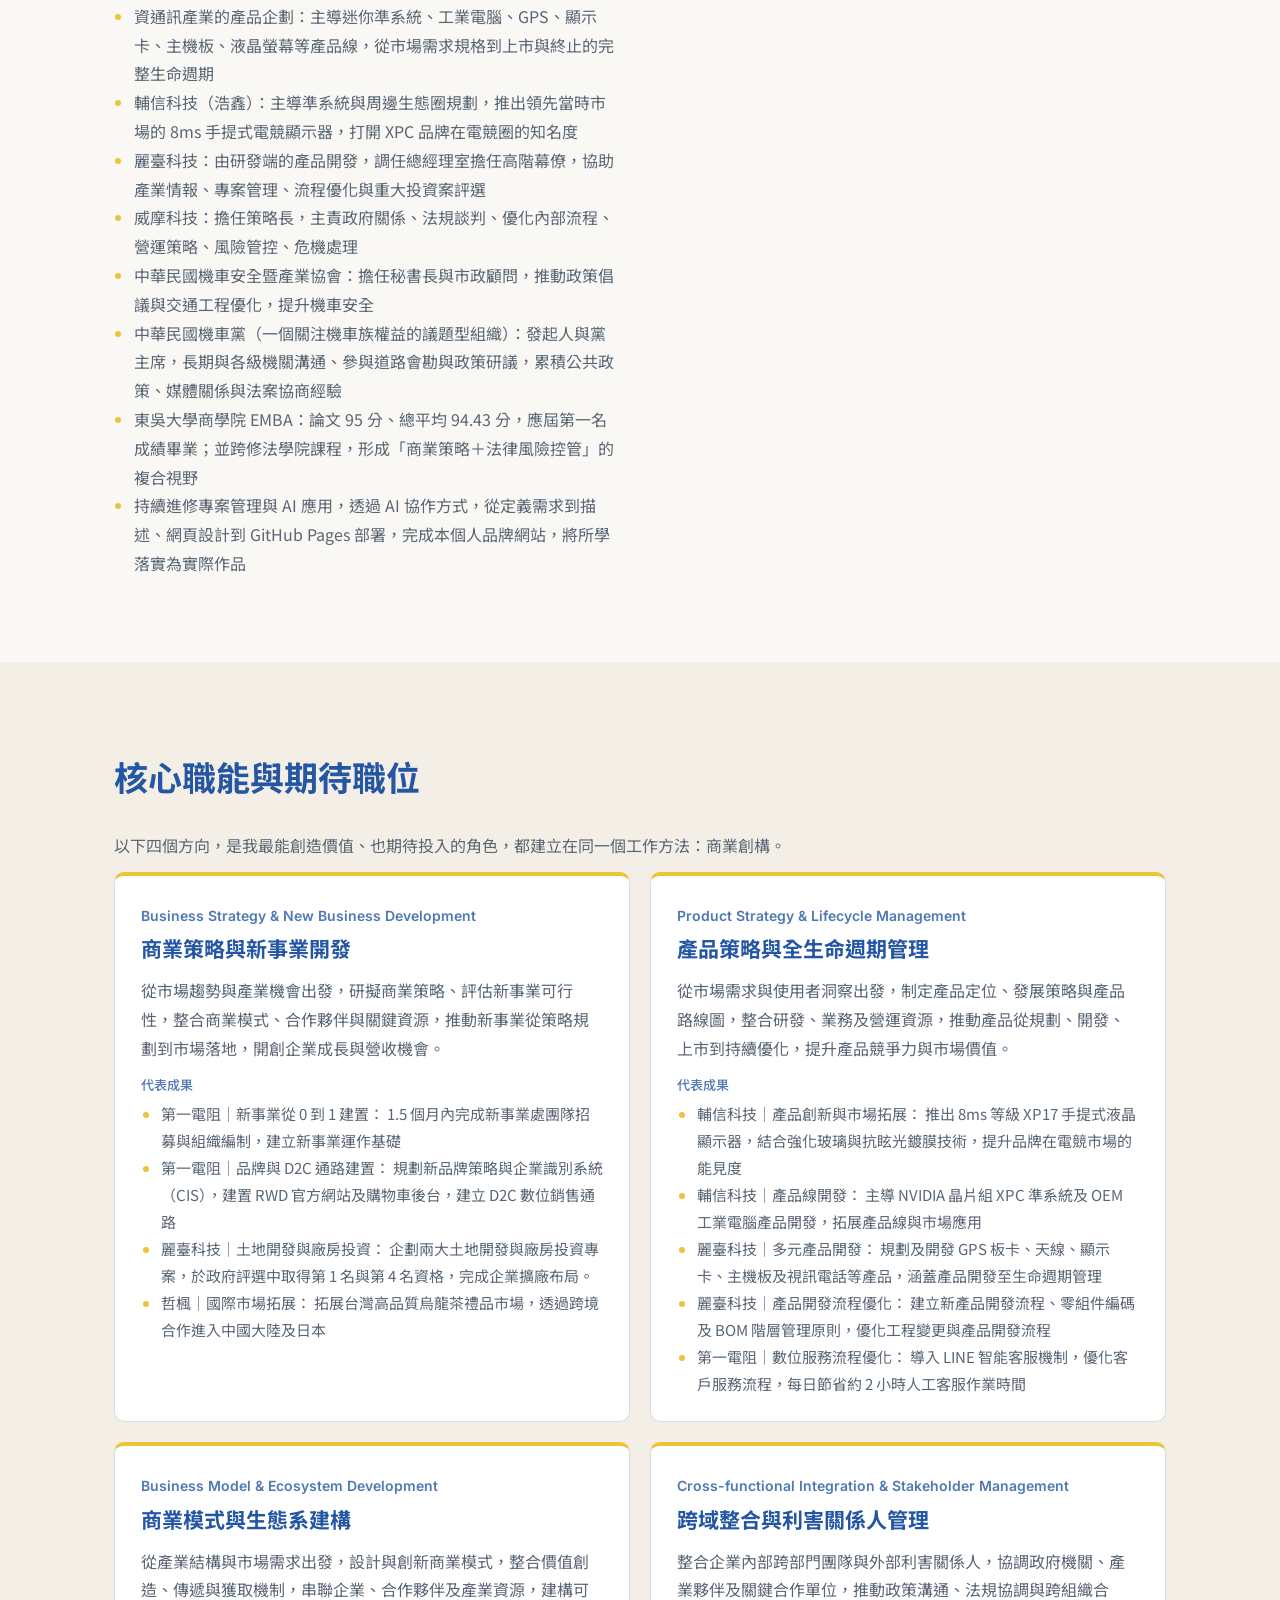
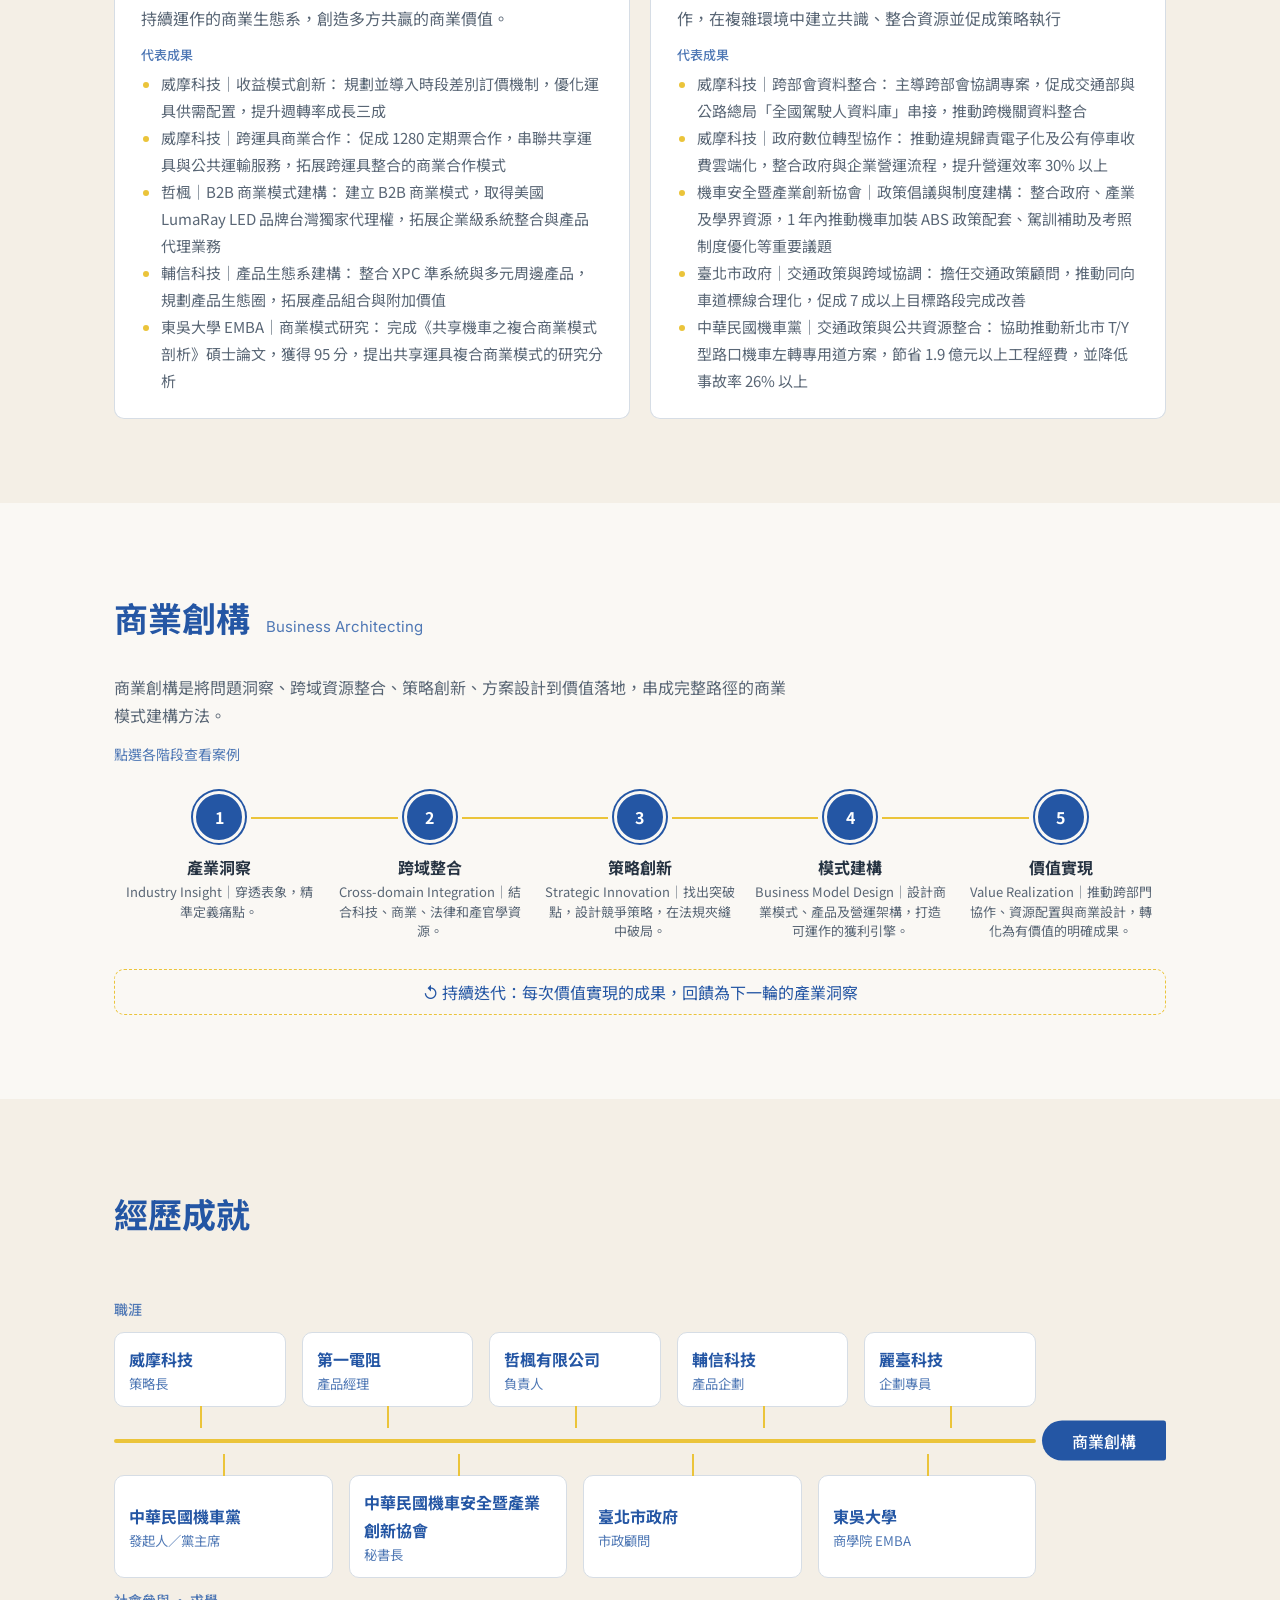
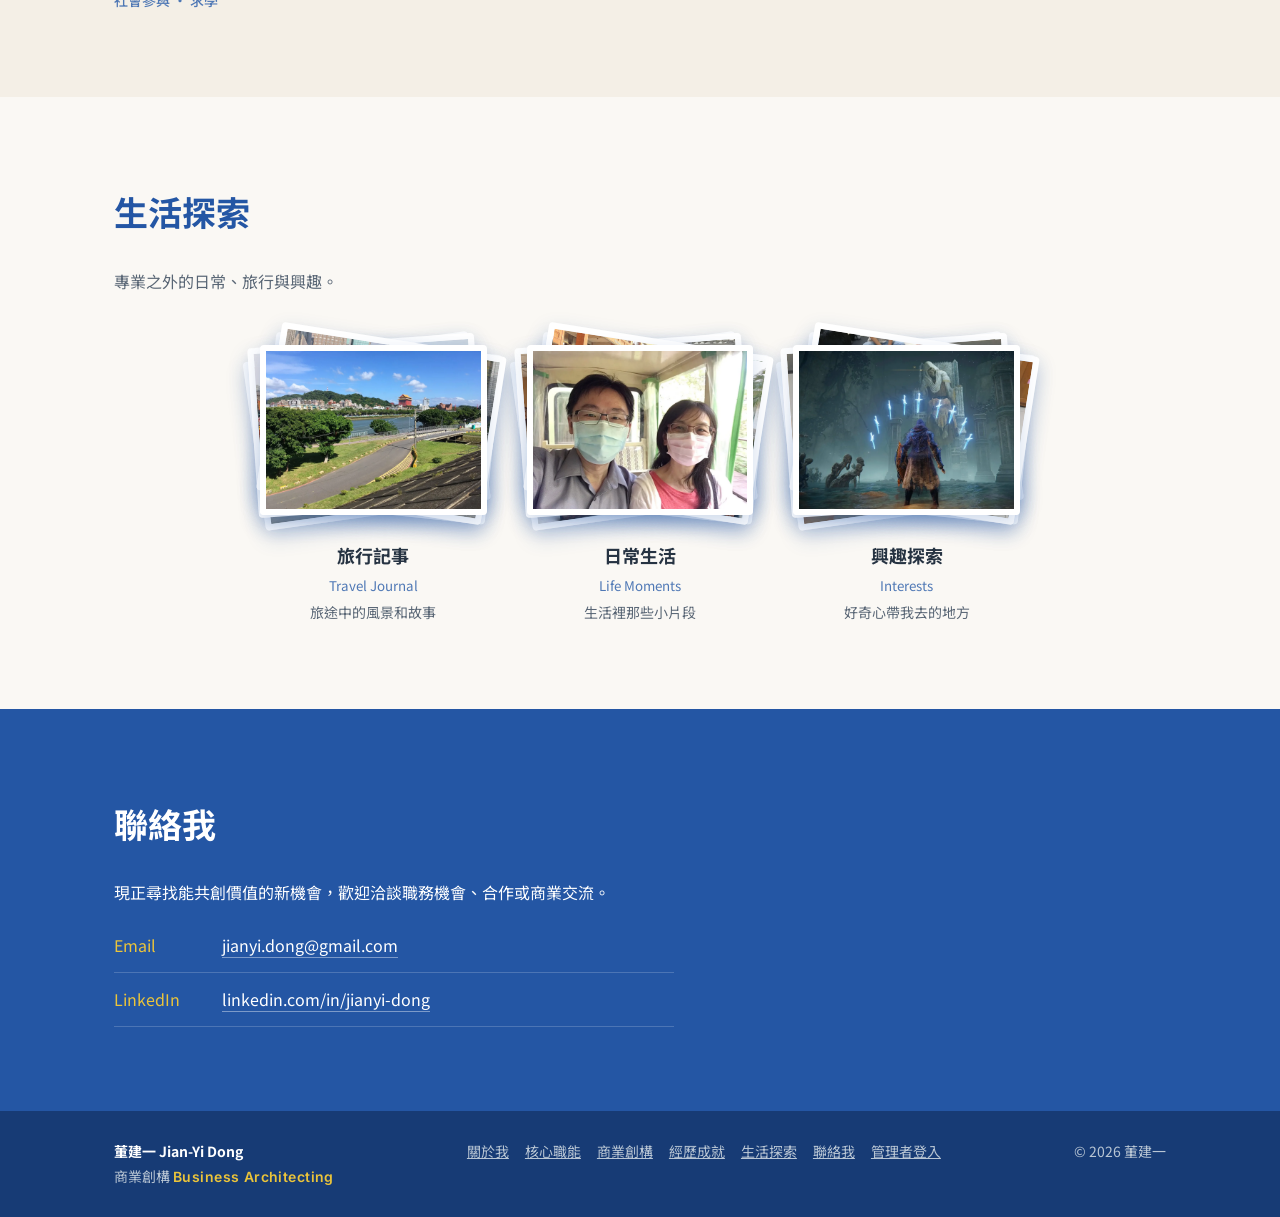
==== commit 49d0e8e1: "Add files via upload" ====
--- a/index.html
+++ b/index.html
@@ -4,7 +4,7 @@
 <meta charset="utf-8"><meta name="viewport" content="width=device-width,initial-scale=1,viewport-fit=cover">
 <title>董建一 Jian-Yi Dong｜商業創構 Business Architecting</title>
 <meta name="description" content="董建一（Jian-Yi Dong）深耕資通訊與智慧運輸，具備複合商業模式規劃、產品策略與跨域資源整合經驗，擅長在法規遵循前提下建立政企合作；以商業創構將產業洞察轉化為可實現的價值。歡迎交流與合作。"><meta name="author" content="董建一 Jian-Yi Dong"><meta name="robots" content="index,follow,max-image-preview:large"><meta name="theme-color" content="#2456A4"><meta property="og:title" content="董建一 Jian-Yi Dong｜商業創構 Business Architecting"><meta property="og:description" content="董建一（Jian-Yi Dong）深耕資通訊與智慧運輸，具備複合商業模式規劃、產品策略與跨域資源整合經驗，擅長在法規遵循前提下建立政企合作；以商業創構將產業洞察轉化為可實現的價值。歡迎交流與合作。"><meta property="og:type" content="profile"><meta property="og:locale" content="zh_TW"><meta property="og:site_name" content="董建一 Jian-Yi Dong"><meta property="og:image" content="https://bryandong-roc.github.io/assets/images/og.jpg"><meta property="og:image:width" content="1200"><meta property="og:image:height" content="630"><meta property="og:image:alt" content="董建一 Jian-Yi Dong｜商業創構 Business Architecting"><meta property="og:url" content="https://bryandong-roc.github.io/"><meta name="twitter:card" content="summary_large_image"><meta name="twitter:image" content="https://bryandong-roc.github.io/assets/images/og.jpg"><script type="application/ld+json">{"@context": "https://schema.org", "@type": "ProfilePage", "mainEntity": {"@type": "Person", "name": "董建一", "alternateName": "Jian-Yi Dong", "description": "董建一（Jian-Yi Dong）深耕資通訊與智慧運輸，具備複合商業模式規劃、產品策略與跨域資源整合經驗，擅長在法規遵循前提下建立政企合作；以商業創構將產業洞察轉化為可實現的價值。歡迎交流與合作。", "email": "jianyi.dong@gmail.com", "alumniOf": {"@type": "CollegeOrUniversity", "name": "東吳大學"}, "knowsAbout": ["商業創構", "Business Architecting", "商業模式創新", "AI 應用","專案管理","網頁與APP設計","智慧運輸", "共享經濟", "資通訊產業", "產品企劃", "政府關係", "法規協商", "跨域整合"], "sameAs": ["https://www.linkedin.com/in/jianyi-dong/"]}}</script>
-<link rel="icon" href="assets/icons/favicon.svg"><!-- 上線後請加入 <link rel="canonical" href="正式網址"> 與 og:image --><link rel="preconnect" href="https://fonts.googleapis.com"><link rel="preconnect" href="https://fonts.gstatic.com" crossorigin>
+<link rel="icon" href="assets/icons/favicon.svg" type="image/svg+xml"><link rel="icon" href="assets/icons/favicon.ico" sizes="48x48"><link rel="apple-touch-icon" href="assets/icons/apple-touch-icon.png"><!-- 上線後請加入 <link rel="canonical" href="正式網址"> 與 og:image --><link rel="preconnect" href="https://fonts.googleapis.com"><link rel="preconnect" href="https://fonts.gstatic.com" crossorigin>
 <link href="https://fonts.googleapis.com/css2?family=Inter:wght@400;600&family=Noto+Sans+TC:wght@400;500;700&display=swap" rel="stylesheet">
 <link rel="stylesheet" href="styles/main.css">
 </head>
--- a/styles/main.css
+++ b/styles/main.css
@@ -1,4 +1,4 @@
-:root{--navy:#2456A4;--blue:#4F78B5;--mist:#E6EEF9;--bg:#FAF8F4;--gold:#D9B24C;--ink:#263342;--txt:#596675;--r:10px;--sans:"Noto Sans TC","Inter",system-ui,sans-serif}
+:root{--navy:#2456A4;--blue:#4F78B5;--mist:#E6EEF9;--bg:#FAF8F4;--gold:#EBC43A;--ink:#263342;--txt:#596675;--r:10px;--sans:"Noto Sans TC","Inter",system-ui,sans-serif}
 *{box-sizing:border-box;margin:0}html{scroll-behavior:smooth;scroll-padding-top:72px}
 body{font-family:var(--sans);background:var(--bg);color:var(--txt);line-height:1.8;overflow-x:hidden}
 h1,h2,h3,b{color:var(--ink)}a{color:inherit}button{font:inherit;cursor:pointer}:focus-visible{outline:3px solid var(--gold);outline-offset:2px}
@@ -8,7 +8,7 @@
 header{position:sticky;top:0;z-index:20;background:rgba(250,248,244,.94);backdrop-filter:blur(8px);border-bottom:1px solid #dde3ea}
 .bar{display:flex;align-items:center;justify-content:space-between;height:64px}.logo{font-weight:700;color:var(--navy);text-decoration:none}.logo span{font:400 14px Inter;color:var(--blue);margin-left:6px}
 nav{display:flex;gap:4px}nav a{padding:6px 12px;border-radius:6px;text-decoration:none;font-size:15px}nav a:hover{background:var(--mist);color:var(--navy)}#mbtn{display:none;border:1px solid var(--blue);background:none;border-radius:6px;padding:6px 8px;color:var(--navy);line-height:0}
-.hero{background:radial-gradient(circle at 85% 18%,rgba(217,178,76,.18),transparent 46%),linear-gradient(135deg,#1F4A96,#2456A4 55%,#2C62B3);padding:96px 0}.hgrid{display:grid;grid-template-columns:1fr 300px;gap:56px;align-items:center}.hero *{color:#fff}
+.hero{background:radial-gradient(circle at 85% 18%,rgba(235,196,58,.16),transparent 46%),linear-gradient(135deg,#1F4A96,#2456A4 55%,#2C62B3);padding:96px 0}.hgrid{display:grid;grid-template-columns:1fr 300px;gap:56px;align-items:center}.hero *{color:#fff}
 .en{font:600 16px Inter;color:var(--gold)!important;letter-spacing:.06em}.hero h1{font-size:clamp(32px,5vw,54px);line-height:1.3;margin:10px 0 18px}.intro{color:#cfd9e3!important;max-width:560px}
 .btns{display:flex;gap:12px;flex-wrap:wrap;margin-top:28px}.btn{padding:11px 24px;border-radius:8px;border:1.5px solid var(--gold);text-decoration:none;font-weight:500;background:none}.btn.fill{background:var(--gold);color:#16263F!important}.btn.ghost{border-color:#ffffff55}
 .photo{grid-template-columns:100%;grid-template-rows:100%;width:300px;height:360px;border-radius:var(--r);border:3px solid var(--gold);background:var(--blue);display:grid;place-items:center;overflow:hidden;font-size:14px;text-align:center;padding:12px}.photo img{width:100%;height:100%;object-fit:cover;object-position:50% 94%}
@@ -49,8 +49,8 @@
 /* 首頁按鈕與社群圖示：滑過或鍵盤聚焦時，統一變成金色底 */
 .btn{transition:background-color .2s,color .2s,border-color .2s,transform .2s}
 .hero .btn:hover,.hero .btn:focus-visible,.hero .btn:active{background:var(--gold);border-color:var(--gold);color:#16263F!important;transform:translateY(-2px)}
-.hero .btn.fill:hover,.hero .btn.fill:focus-visible,.hero .btn.fill:active{background:#E6C566;border-color:#E6C566}
-.hero .btn:hover svg text,.hero .btn:focus-visible svg text{fill:#D9B24C}
+.hero .btn.fill:hover,.hero .btn.fill:focus-visible,.hero .btn.fill:active{background:#F2D369;border-color:#F2D369}
+.hero .btn:hover svg text,.hero .btn:focus-visible svg text{fill:#EBC43A}
 .soc a{color:#fff;transition:color .2s}.soc a:hover,.soc a:focus-visible{color:var(--gold)}
 
 .clist a{text-decoration:underline;text-decoration-color:rgba(255,255,255,.4);text-underline-offset:5px}.clist a:hover,.clist a:focus-visible{color:var(--gold);text-decoration-color:var(--gold)}
@@ -60,3 +60,29 @@
 .ft-en{color:var(--gold);font-family:Inter,var(--sans);font-weight:600;letter-spacing:.03em}
 
 .en-sum{white-space:pre-line}
+
+#architecting .cs{box-shadow:0 2px 12px rgba(36,86,164,.10)}
+
+/* 彈出視窗：置中、暖色底、金色頂邊 */
+dialog{margin:auto;background:#FAF8F4;border-top:6px solid var(--gold);box-shadow:0 24px 60px rgba(15,40,85,.35)}
+dialog::backdrop{background:rgba(23,59,117,.55);backdrop-filter:blur(2px)}
+#d-x{width:38px;height:38px;border-radius:50%;background:rgba(36,86,164,.08);color:var(--navy);font-size:24px;line-height:1;display:grid;place-items:center;transition:background-color .2s,color .2s}
+#d-x:hover,#d-x:focus-visible{background:var(--gold);color:#16263F}
+#d-body h3{font-size:24px;color:var(--navy);margin:0 0 4px}
+dialog.gal{width:min(820px,calc(100% - 32px));background:#F4EFE6}
+.gd{color:var(--txt);margin:0 0 14px}
+.gv{position:relative}
+#d-body .gv img.main{display:block;width:100%;aspect-ratio:4/3;object-fit:cover;border:8px solid #fff;border-radius:6px;margin:0;background:#fff;box-shadow:0 10px 26px rgba(36,86,164,.22)}
+.gv .pv,.gv .nx{position:absolute;top:50%;transform:translateY(-50%);width:42px;height:42px;border-radius:50%;border:0;background:rgba(255,255,255,.92);color:var(--navy);font-size:28px;line-height:1;display:grid;place-items:center;box-shadow:0 4px 14px rgba(0,0,0,.25);transition:background-color .2s}
+.gv .pv{left:18px}.gv .nx{right:18px}.gv .pv:hover,.gv .nx:hover,.gv .pv:focus-visible,.gv .nx:focus-visible{background:var(--gold)}
+.gcap{display:flex;justify-content:space-between;gap:16px;margin:10px 2px 0;color:var(--txt);font-size:15px}
+.thumbs{display:flex;gap:10px;margin-top:12px;flex-wrap:wrap}
+.thumbs button{width:76px;aspect-ratio:4/3;padding:0;border:3px solid #fff;border-radius:4px;overflow:hidden;opacity:.6;background:#fff;transition:opacity .2s,border-color .2s}
+.thumbs button[aria-current=true]{opacity:1;border-color:var(--gold)}
+#d-body .thumbs img{display:block;width:100%;height:100%;object-fit:cover;margin:0;border-radius:0}
+@media(max-width:760px){dialog{padding:24px 18px}.gv .pv,.gv .nx{width:36px;height:36px}.thumbs button{width:58px}}
+
+/* 相簿視窗：依視窗高度自動縮放，確保縮圖不被切到 */
+dialog.gal{--gw:min(100%,calc((88vh - 290px)*1.3333))}
+.gv,.gcap,.thumbs{width:var(--gw);margin-left:auto;margin-right:auto}
+.thumbs{justify-content:center}
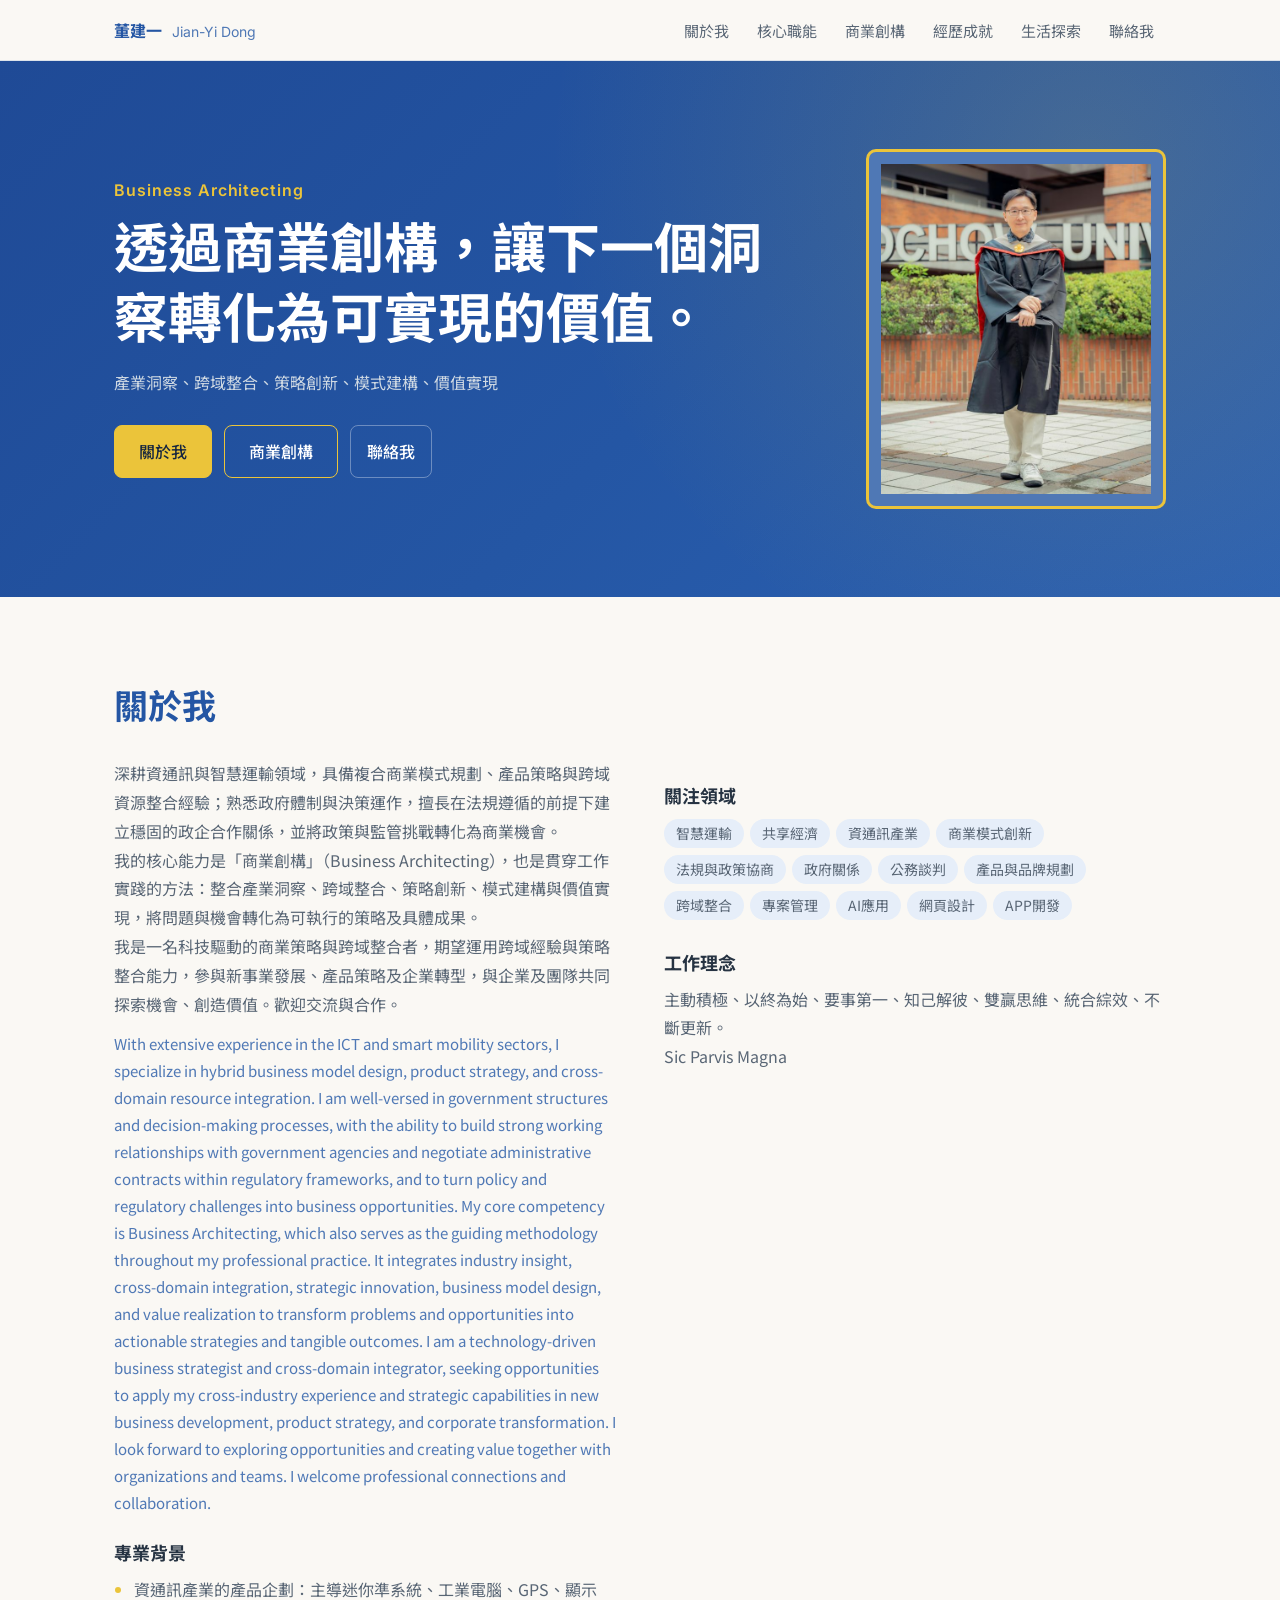
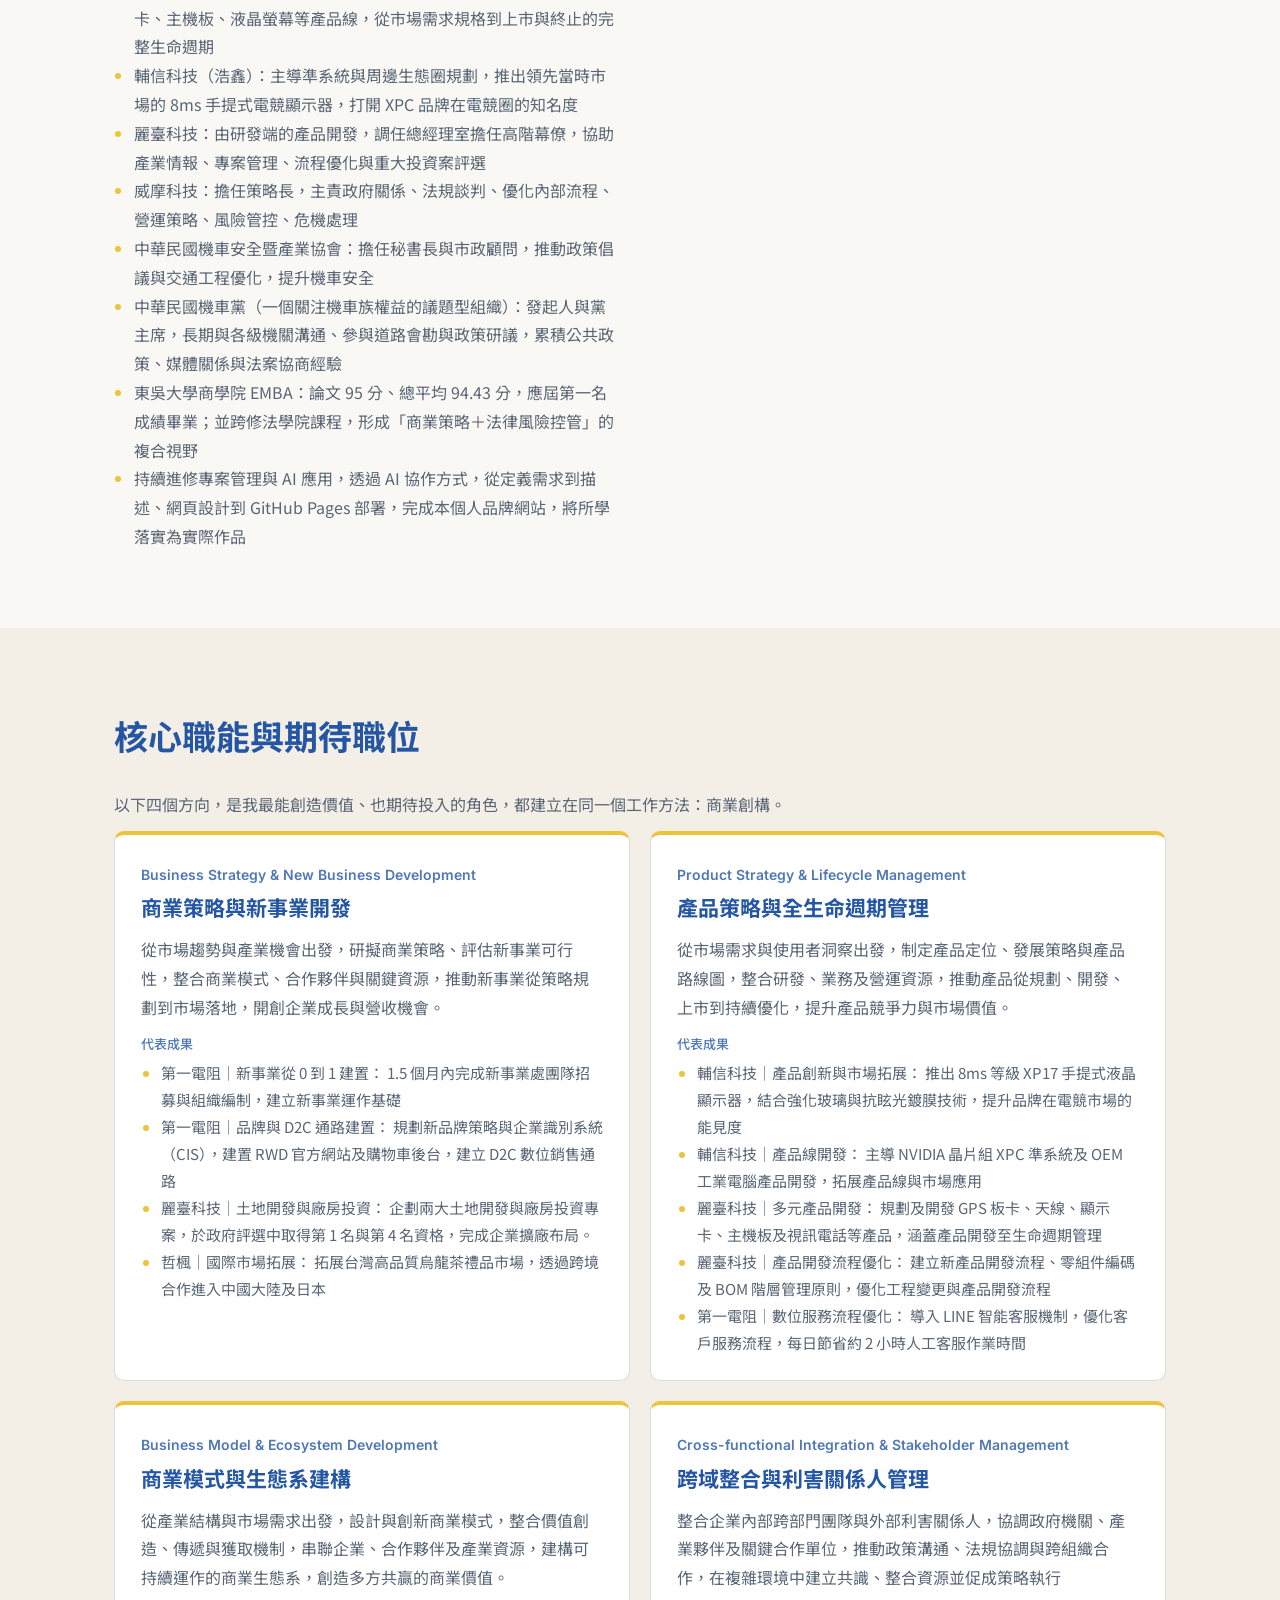
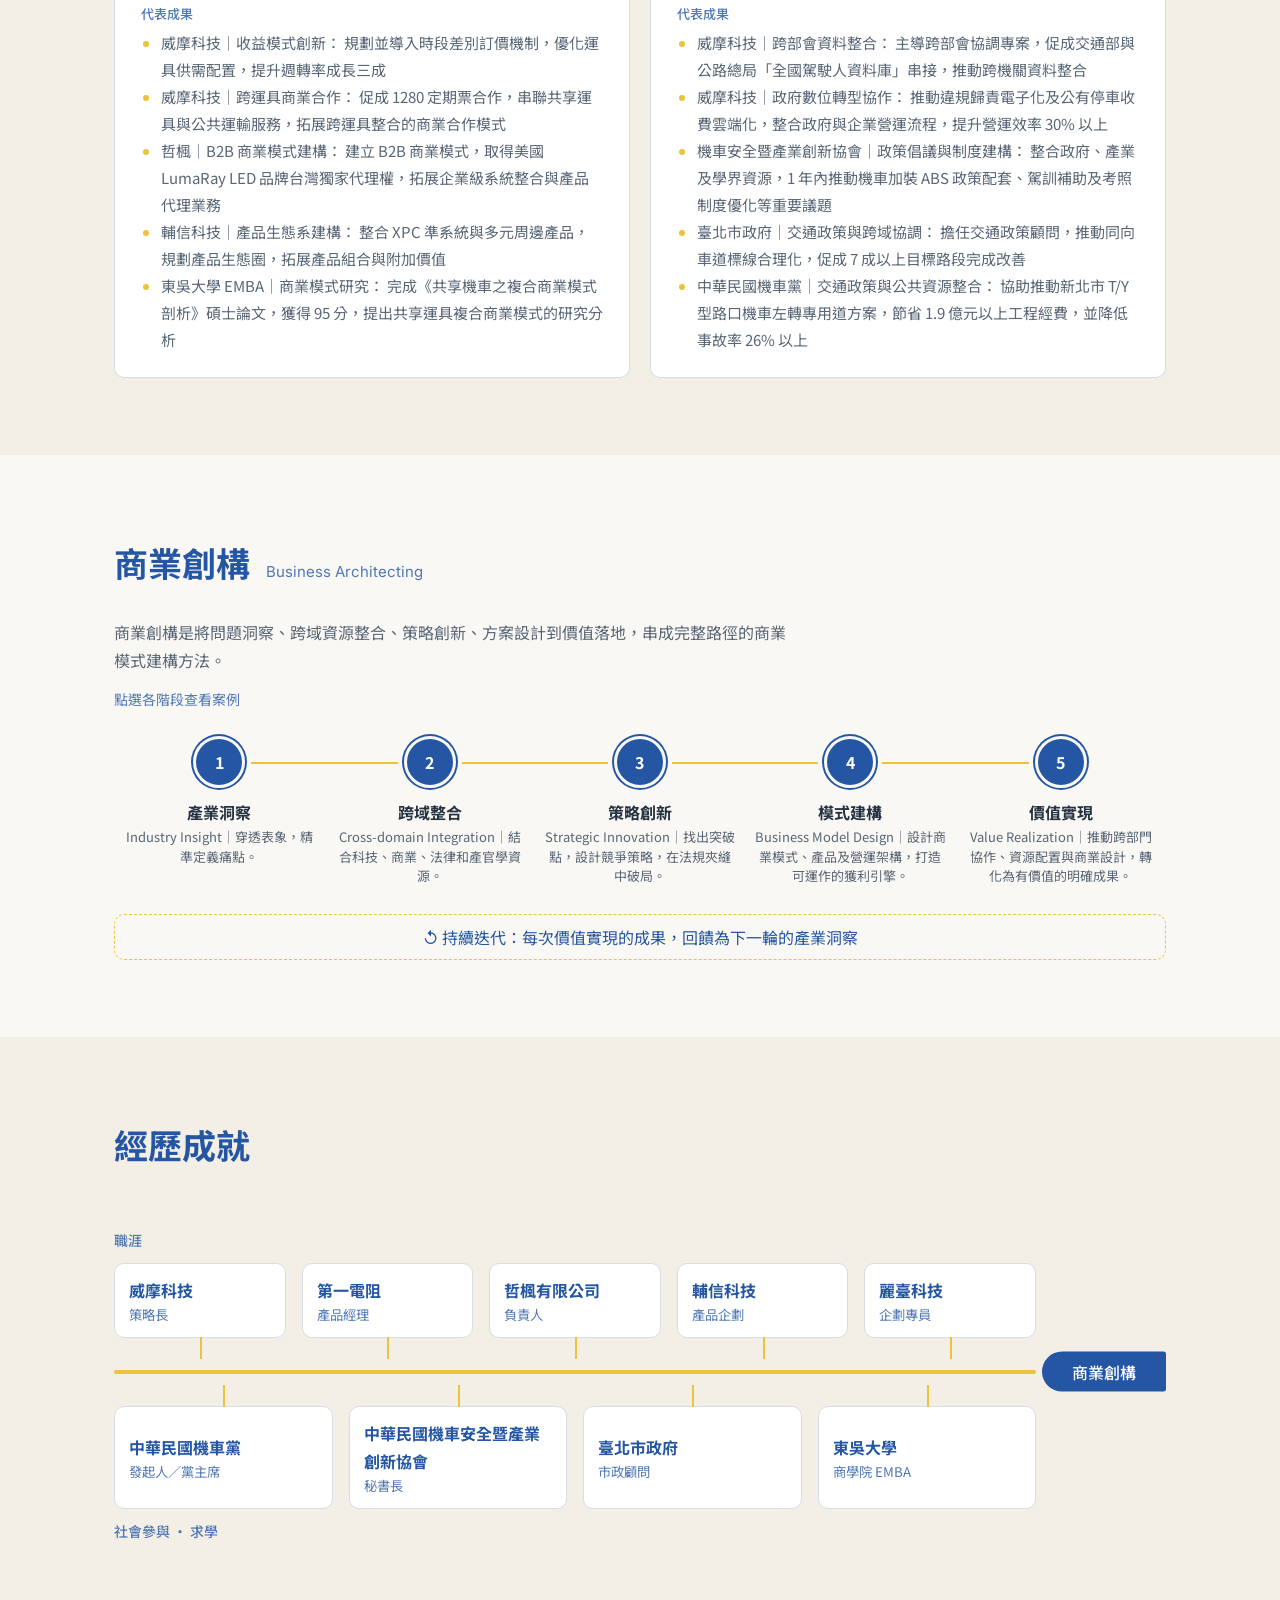
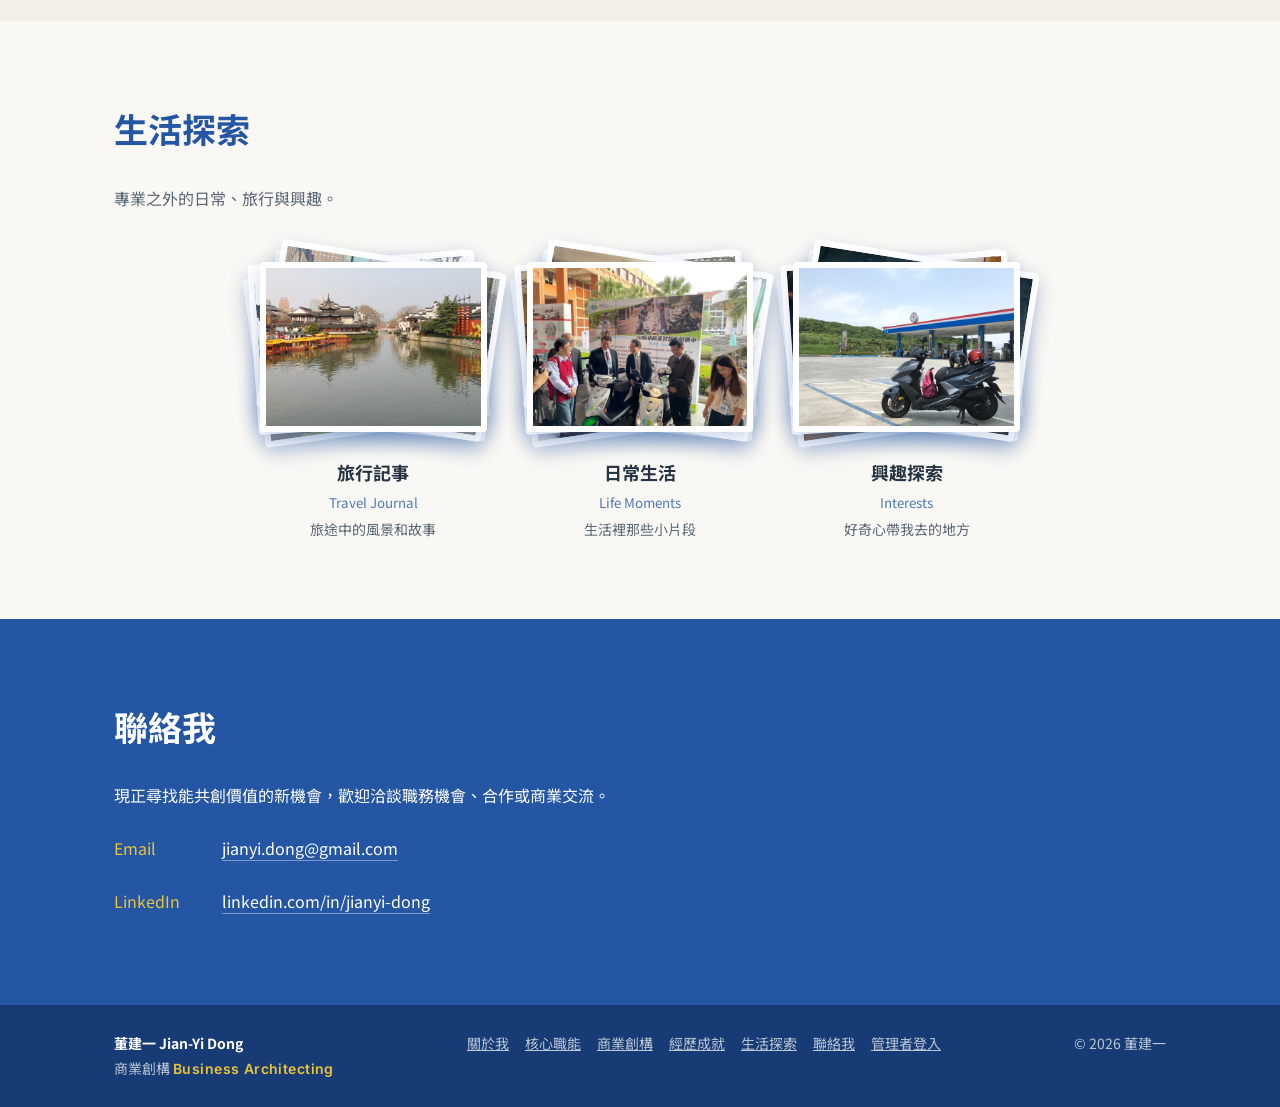
==== commit 7a1e2384: "Add files via upload" ====
--- a/index.html
+++ b/index.html
@@ -3,7 +3,7 @@
 <head>
 <meta charset="utf-8"><meta name="viewport" content="width=device-width,initial-scale=1,viewport-fit=cover">
 <title>董建一 Jian-Yi Dong｜商業創構 Business Architecting</title>
-<meta name="description" content="董建一（Jian-Yi Dong）深耕資通訊與智慧運輸，具備複合商業模式規劃、產品策略與跨域資源整合經驗，擅長在法規遵循前提下建立政企合作；以商業創構將產業洞察轉化為可實現的價值。歡迎交流與合作。"><meta name="author" content="董建一 Jian-Yi Dong"><meta name="robots" content="index,follow,max-image-preview:large"><meta name="theme-color" content="#2456A4"><meta property="og:title" content="董建一 Jian-Yi Dong｜商業創構 Business Architecting"><meta property="og:description" content="董建一（Jian-Yi Dong）深耕資通訊與智慧運輸，具備複合商業模式規劃、產品策略與跨域資源整合經驗，擅長在法規遵循前提下建立政企合作；以商業創構將產業洞察轉化為可實現的價值。歡迎交流與合作。"><meta property="og:type" content="profile"><meta property="og:locale" content="zh_TW"><meta property="og:site_name" content="董建一 Jian-Yi Dong"><meta property="og:image" content="https://bryandong-roc.github.io/assets/images/og.jpg"><meta property="og:image:width" content="1200"><meta property="og:image:height" content="630"><meta property="og:image:alt" content="董建一 Jian-Yi Dong｜商業創構 Business Architecting"><meta property="og:url" content="https://bryandong-roc.github.io/"><meta name="twitter:card" content="summary_large_image"><meta name="twitter:image" content="https://bryandong-roc.github.io/assets/images/og.jpg"><script type="application/ld+json">{"@context": "https://schema.org", "@type": "ProfilePage", "mainEntity": {"@type": "Person", "name": "董建一", "alternateName": "Jian-Yi Dong", "description": "董建一（Jian-Yi Dong）深耕資通訊與智慧運輸，具備複合商業模式規劃、產品策略與跨域資源整合經驗，擅長在法規遵循前提下建立政企合作；以商業創構將產業洞察轉化為可實現的價值。歡迎交流與合作。", "email": "jianyi.dong@gmail.com", "alumniOf": {"@type": "CollegeOrUniversity", "name": "東吳大學"}, "knowsAbout": ["商業創構", "Business Architecting", "商業模式創新", "AI 應用","專案管理","網頁與APP設計","智慧運輸", "共享經濟", "資通訊產業", "產品企劃", "政府關係", "法規協商", "跨域整合"], "sameAs": ["https://www.linkedin.com/in/jianyi-dong/"]}}</script>
+<meta name="description" content="董建一（Jian-Yi Dong），一名貫通產品策略與商業模式，將技術轉化為商業成果的商業創構者。深耕資通訊與智慧運輸，擅長在法規遵循前提下建立政企合作。"><meta name="author" content="董建一 Jian-Yi Dong"><meta name="robots" content="index,follow,max-image-preview:large"><meta name="theme-color" content="#2456A4"><meta property="og:title" content="董建一 Jian-Yi Dong｜商業創構 Business Architecting"><meta property="og:description" content="董建一（Jian-Yi Dong），一名貫通產品策略與商業模式，將技術轉化為商業成果的商業創構者。深耕資通訊與智慧運輸，擅長在法規遵循前提下建立政企合作。"><meta property="og:type" content="profile"><meta property="og:locale" content="zh_TW"><meta property="og:site_name" content="董建一 Jian-Yi Dong"><meta property="og:image" content="https://bryandong-roc.github.io/assets/images/og.jpg"><meta property="og:image:width" content="1200"><meta property="og:image:height" content="630"><meta property="og:image:alt" content="董建一 Jian-Yi Dong｜商業創構 Business Architecting"><meta property="og:url" content="https://bryandong-roc.github.io/"><meta name="twitter:card" content="summary_large_image"><meta name="twitter:image" content="https://bryandong-roc.github.io/assets/images/og.jpg"><script type="application/ld+json">{"@context": "https://schema.org", "@type": "ProfilePage", "mainEntity": {"@type": "Person", "name": "董建一", "alternateName": "Jian-Yi Dong", "description": "董建一（Jian-Yi Dong），一名貫通產品策略與商業模式，將技術轉化為商業成果的商業創構者。深耕資通訊與智慧運輸，擅長在法規遵循前提下建立政企合作。", "email": "jianyi.dong@gmail.com", "alumniOf": {"@type": "CollegeOrUniversity", "name": "東吳大學"}, "knowsAbout": ["商業創構", "Business Architecting", "商業模式創新", "AI 應用","專案管理","網頁與APP設計","智慧運輸", "共享經濟", "資通訊產業", "產品企劃", "政府關係", "法規協商", "跨域整合"], "sameAs": ["https://www.linkedin.com/in/jianyi-dong/"]}}</script>
 <link rel="icon" href="assets/icons/favicon.svg" type="image/svg+xml"><link rel="icon" href="assets/icons/favicon.ico" sizes="48x48"><link rel="apple-touch-icon" href="assets/icons/apple-touch-icon.png"><!-- 上線後請加入 <link rel="canonical" href="正式網址"> 與 og:image --><link rel="preconnect" href="https://fonts.googleapis.com"><link rel="preconnect" href="https://fonts.gstatic.com" crossorigin>
 <link href="https://fonts.googleapis.com/css2?family=Inter:wght@400;600&family=Noto+Sans+TC:wght@400;500;700&display=swap" rel="stylesheet">
 <link rel="stylesheet" href="styles/main.css">
--- a/styles/main.css
+++ b/styles/main.css
@@ -1,14 +1,14 @@
 :root{--navy:#2456A4;--blue:#4F78B5;--mist:#E6EEF9;--bg:#FAF8F4;--gold:#EBC43A;--ink:#263342;--txt:#596675;--r:10px;--sans:"Noto Sans TC","Inter",system-ui,sans-serif}
-*{box-sizing:border-box;margin:0}html{scroll-behavior:smooth;scroll-padding-top:72px}
+*{box-sizing:border-box;margin:0}html{scroll-behavior:smooth;scroll-padding-top:68px}
 body{font-family:var(--sans);background:var(--bg);color:var(--txt);line-height:1.8;overflow-x:hidden}
 h1,h2,h3,b{color:var(--ink)}a{color:inherit}button{font:inherit;cursor:pointer}:focus-visible{outline:3px solid var(--gold);outline-offset:2px}
-.wrap{max-width:1100px;margin:0 auto;padding:0 24px}section{padding:84px 0}.alt{background:#F4EFE6}
+.wrap{max-width:1100px;margin:0 auto;padding:0 24px}section{padding:77px 0}.alt{background:#F4EFE6}
 h2{font-size:clamp(26px,3.4vw,34px);color:var(--navy);margin-bottom:24px}h2 small{font:400 15px Inter,sans-serif;color:var(--blue);margin-left:8px}h3{margin:20px 0 6px;font-size:18px}
 .lead{max-width:680px;margin-bottom:12px}.hint{font-size:14px;color:var(--blue);margin-bottom:24px}.tags span{display:inline-block;background:var(--mist);padding:2px 12px;border-radius:99px;margin:0 6px 6px 0;font-size:14px}
 header{position:sticky;top:0;z-index:20;background:rgba(250,248,244,.94);backdrop-filter:blur(8px);border-bottom:1px solid #dde3ea}
-.bar{display:flex;align-items:center;justify-content:space-between;height:64px}.logo{font-weight:700;color:var(--navy);text-decoration:none}.logo span{font:400 14px Inter;color:var(--blue);margin-left:6px}
+.bar{display:flex;align-items:center;justify-content:space-between;height:60px}.logo{font-weight:700;color:var(--navy);text-decoration:none}.logo span{font:400 14px Inter;color:var(--blue);margin-left:6px}
 nav{display:flex;gap:4px}nav a{padding:6px 12px;border-radius:6px;text-decoration:none;font-size:15px}nav a:hover{background:var(--mist);color:var(--navy)}#mbtn{display:none;border:1px solid var(--blue);background:none;border-radius:6px;padding:6px 8px;color:var(--navy);line-height:0}
-.hero{background:radial-gradient(circle at 85% 18%,rgba(235,196,58,.16),transparent 46%),linear-gradient(135deg,#1F4A96,#2456A4 55%,#2C62B3);padding:96px 0}.hgrid{display:grid;grid-template-columns:1fr 300px;gap:56px;align-items:center}.hero *{color:#fff}
+.hero{background:radial-gradient(circle at 85% 18%,rgba(235,196,58,.16),transparent 46%),linear-gradient(135deg,#1F4A96,#2456A4 55%,#2C62B3);padding:88px 0}.hgrid{display:grid;grid-template-columns:1fr 300px;gap:56px;align-items:center}.hero *{color:#fff}
 .en{font:600 16px Inter;color:var(--gold)!important;letter-spacing:.06em}.hero h1{font-size:clamp(32px,5vw,54px);line-height:1.3;margin:10px 0 18px}.intro{color:#cfd9e3!important;max-width:560px}
 .btns{display:flex;gap:12px;flex-wrap:wrap;margin-top:28px}.btn{padding:11px 24px;border-radius:8px;border:1.5px solid var(--gold);text-decoration:none;font-weight:500;background:none}.btn.fill{background:var(--gold);color:#16263F!important}.btn.ghost{border-color:#ffffff55}
 .photo{grid-template-columns:100%;grid-template-rows:100%;width:300px;height:360px;border-radius:var(--r);border:3px solid var(--gold);background:var(--blue);display:grid;place-items:center;overflow:hidden;font-size:14px;text-align:center;padding:12px}.photo img{width:100%;height:100%;object-fit:cover;object-position:50% 94%}
@@ -25,13 +25,13 @@
 .chain details[open] .dot,.chain summary:hover .dot{background:var(--gold);color:var(--navy);box-shadow:0 0 0 2px var(--gold)}
 .chain summary b{display:block}.chain summary small{display:block;font-size:13px;line-height:1.5}.chain .cs{background:#fff;border-left:4px solid var(--gold);border-radius:var(--r);padding:12px 12px 12px 28px;margin-top:12px;font-size:14px;text-align:left}
 .loop{margin-top:28px;text-align:center;border:1px dashed var(--gold);border-radius:var(--r);padding:8px;color:var(--navy)}
-.dark{background:var(--navy)}.dark h2,.dark .lead{color:#fff}.clist{list-style:none;padding:0;max-width:560px}.clist li{display:flex;gap:18px;padding:12px 0;border-bottom:1px solid #ffffff2e;color:#fff}.clist span{color:var(--gold);min-width:90px}.clist a{text-decoration:none}
-footer{background:#173B75;color:#b9c6d4;padding:28px 0;font-size:14px}footer b{color:#fff}.fgrid{display:flex;justify-content:space-between;gap:20px;flex-wrap:wrap}.flinks{display:flex;gap:16px}
+.dark{background:var(--navy)}.dark h2,.dark .lead{color:#fff}.clist{list-style:none;padding:0;max-width:560px}.clist li{display:flex;gap:18px;padding:12px 0;color:#fff}.clist span{color:var(--gold);min-width:90px}.clist a{text-decoration:none}
+footer{background:#173B75;color:#b9c6d4;padding:26px 0;font-size:14px}footer b{color:#fff}.fgrid{display:flex;justify-content:space-between;gap:20px;flex-wrap:wrap}.flinks{display:flex;gap:16px}
 #top{position:fixed;right:20px;bottom:20px;width:44px;height:44px;border-radius:50%;border:0;background:var(--gold);color:#16263F;font-size:20px;z-index:15}
 dialog{border:0;border-radius:14px;width:min(680px,calc(100% - 32px));max-height:88vh;padding:32px;color:var(--txt)}dialog::backdrop{background:#0f1b2b99}#d-x{position:absolute;top:10px;right:14px;border:0;background:none;font-size:28px;color:var(--blue)}
 #d-body img{max-width:100%;border-radius:8px;margin:12px 0}#d-body h3{color:var(--navy)}#d-body p{margin:8px 0}
 @media(max-width:900px){.cards{grid-template-columns:repeat(2,1fr)}.hgrid{grid-template-columns:1fr}.photo{width:200px;height:240px;order:-1}}
-@media(max-width:760px){section{padding:60px 0}.two,.cards{grid-template-columns:1fr}#mbtn{display:block}nav{display:none;position:absolute;top:64px;left:0;right:0;flex-direction:column;background:var(--bg);padding:10px 24px;border-bottom:1px solid #dde3ea}nav.open{display:flex}
+@media(max-width:760px){section{padding:56px 0}.two,.cards{grid-template-columns:1fr}#mbtn{display:block}nav{display:none;position:absolute;top:60px;left:0;right:0;flex-direction:column;background:var(--bg);padding:10px 24px;border-bottom:1px solid #dde3ea}nav.open{display:flex}
 .chain{grid-template-columns:1fr}.chain li{padding:0 0 20px 0}.chain summary{display:flex;gap:14px;align-items:center;text-align:left}.chain .dot{margin:0;flex:none}.chain li::after{top:54px;left:25px;width:2px;height:calc(100% - 54px)}.chain .cs{margin-left:66px}}
 .fish{display:grid;gap:10px;padding-right:130px}.lab{font-size:14px;color:var(--blue);font-weight:500}.row{display:grid;grid-auto-flow:column;grid-auto-columns:1fr;gap:16px}.fi{position:relative;background:#fff;border:1px solid #d6dde5;border-radius:var(--r);padding:12px 14px;text-align:left;transition:.2s}.fi:hover{border-color:var(--gold);box-shadow:0 6px 18px rgba(36,86,164,.1)}.fi b{display:block;color:var(--navy)}.fi small{display:block;color:var(--blue);line-height:1.5}.fi::after{content:"";position:absolute;left:50%;width:2px;height:22px;background:var(--gold)}.up .fi::after{top:100%}.down .fi::after{bottom:100%}.spine{position:relative;height:4px;background:var(--gold);margin:22px 0;border-radius:2px}.spine span{position:absolute;left:100%;top:50%;transform:translateY(-50%);margin-left:6px;width:124px;text-align:center;background:var(--navy);color:#fff;padding:6px 0;border-radius:99px 12px 12px 99px;font-weight:500}
 #l-cards .card{border:0;background:linear-gradient(160deg,#fff 25%,#FBF1E2);box-shadow:0 12px 32px rgba(79,120,181,.16);border-radius:58% 42% 52% 48%/50% 46% 54% 50%;text-align:center;align-items:center}#l-cards .card:nth-child(even){border-radius:44% 56% 46% 54%/56% 44% 56% 44%}#l-cards .card:nth-child(3n){border-radius:52% 48% 60% 40%/46% 56% 44% 54%}#l-cards .card div{padding:26px 36px 34px}#l-cards .card img{aspect-ratio:3/2}#l-cards .card:hover{transform:translateY(-4px)}
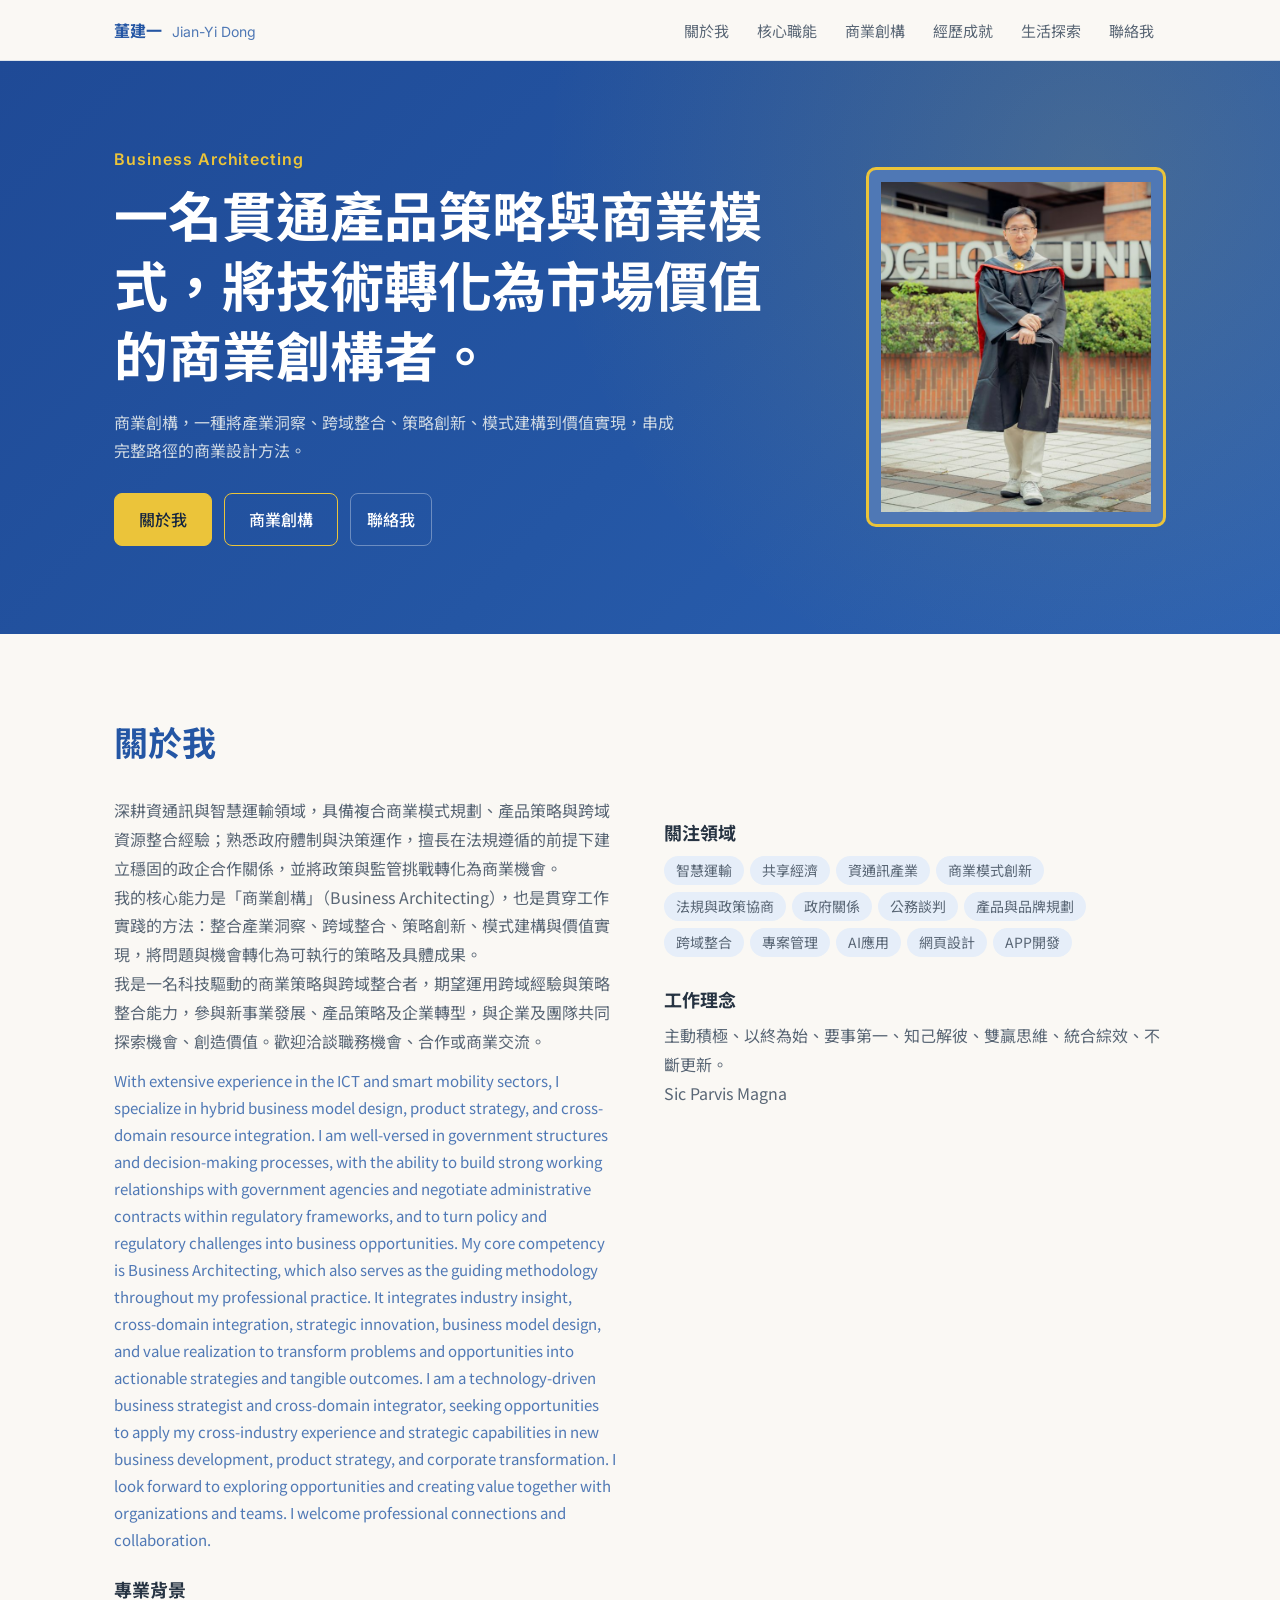
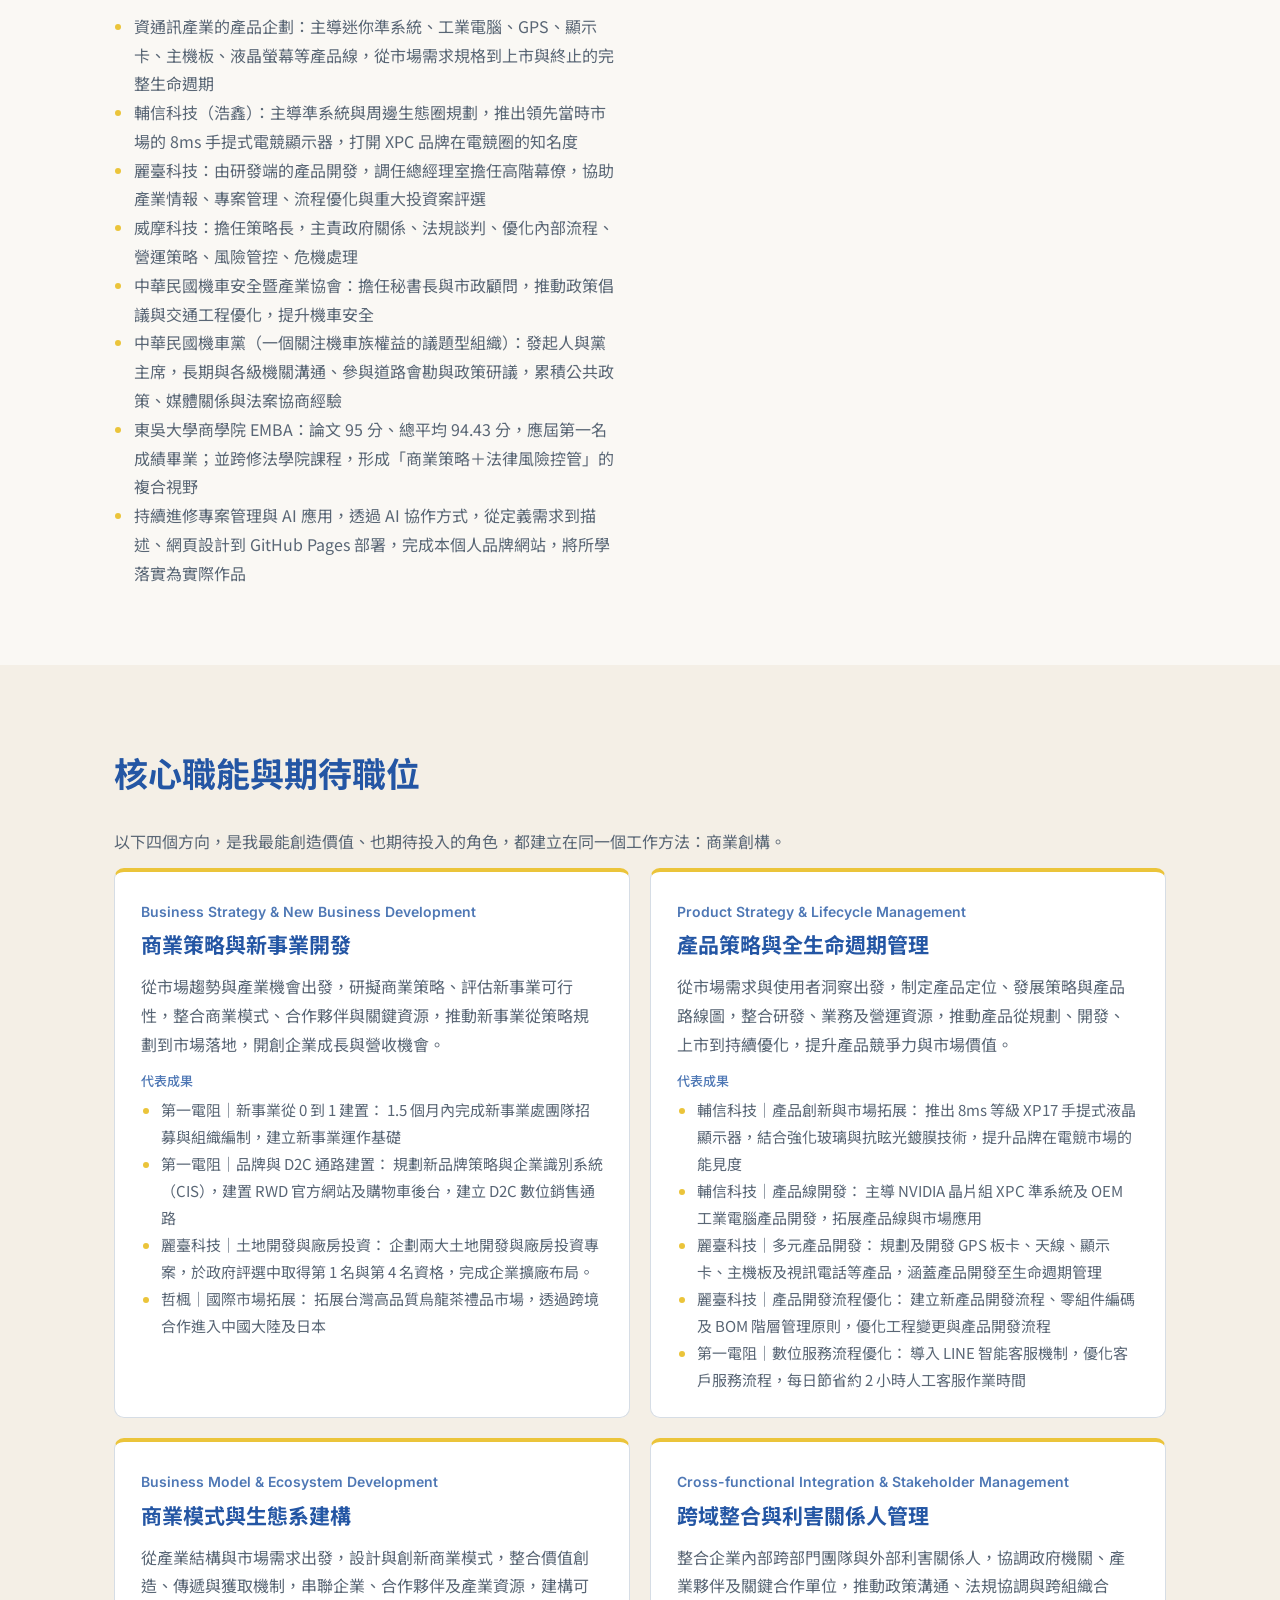
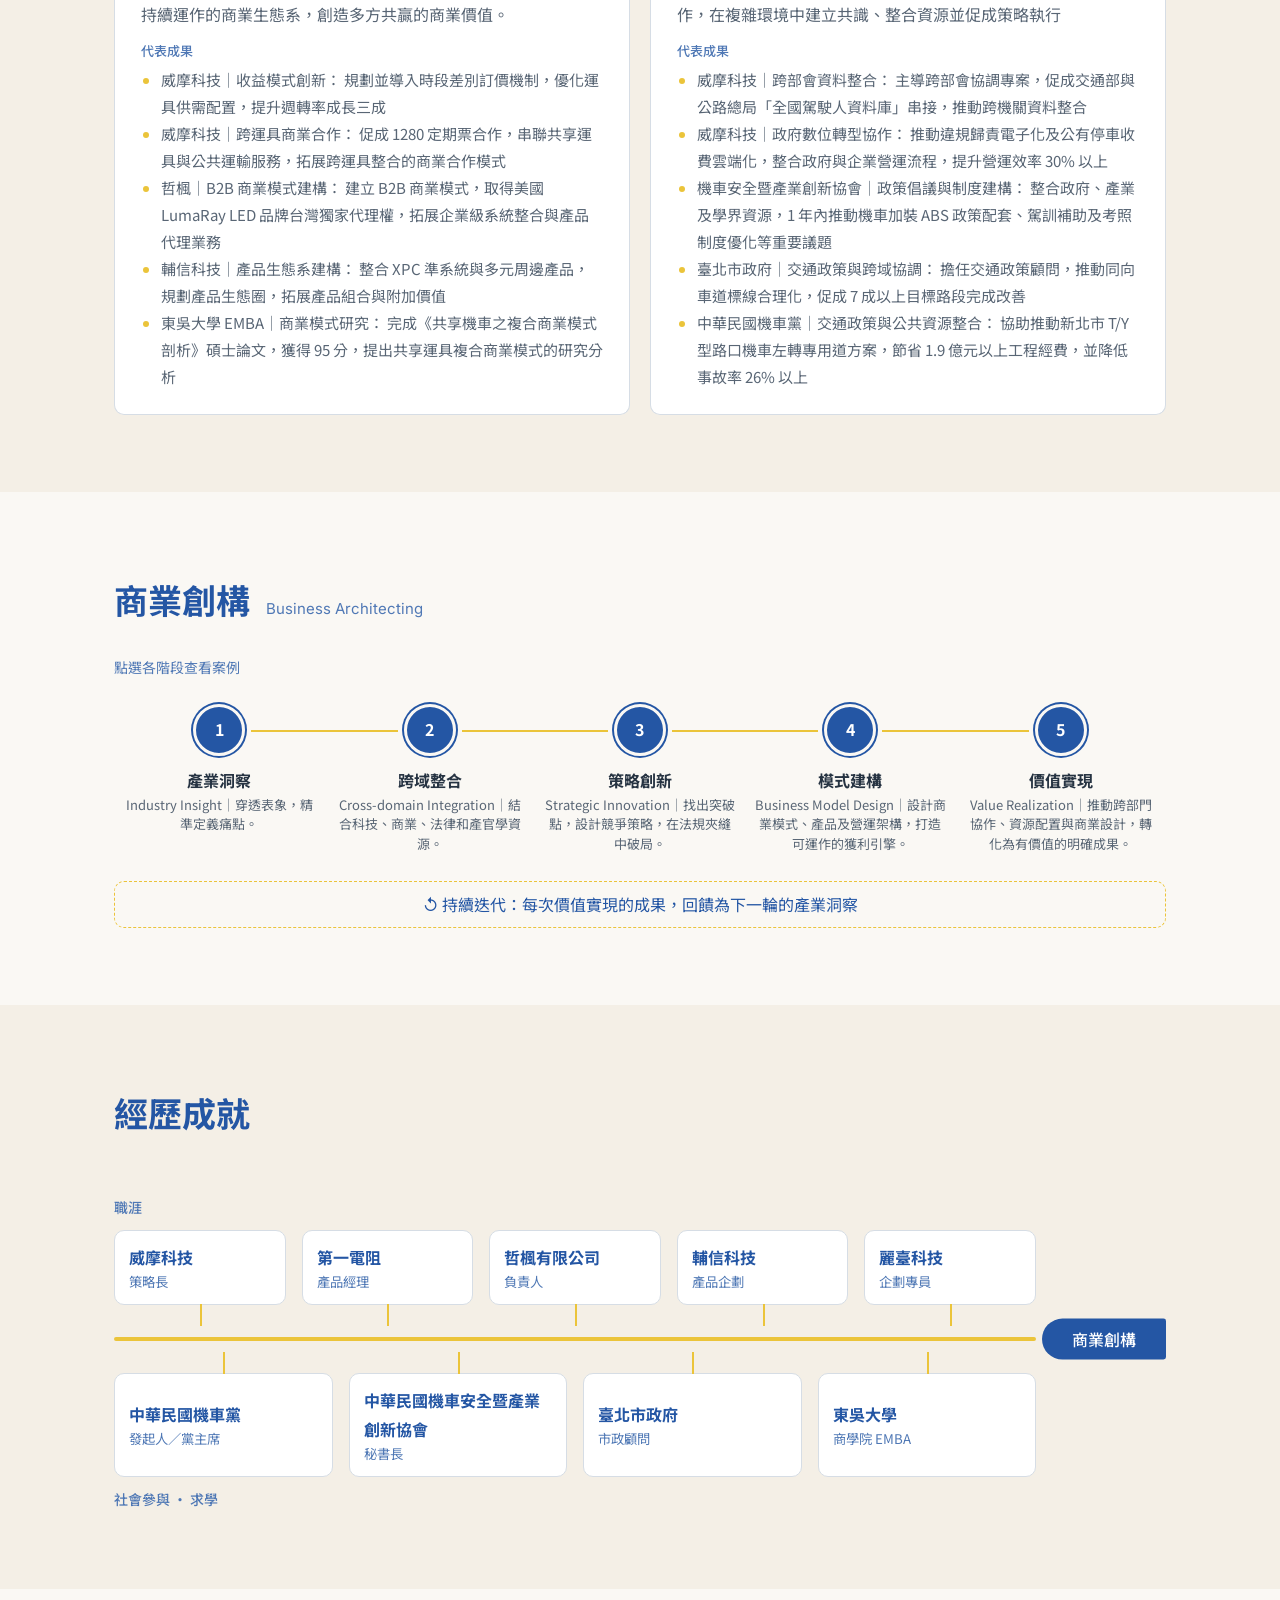
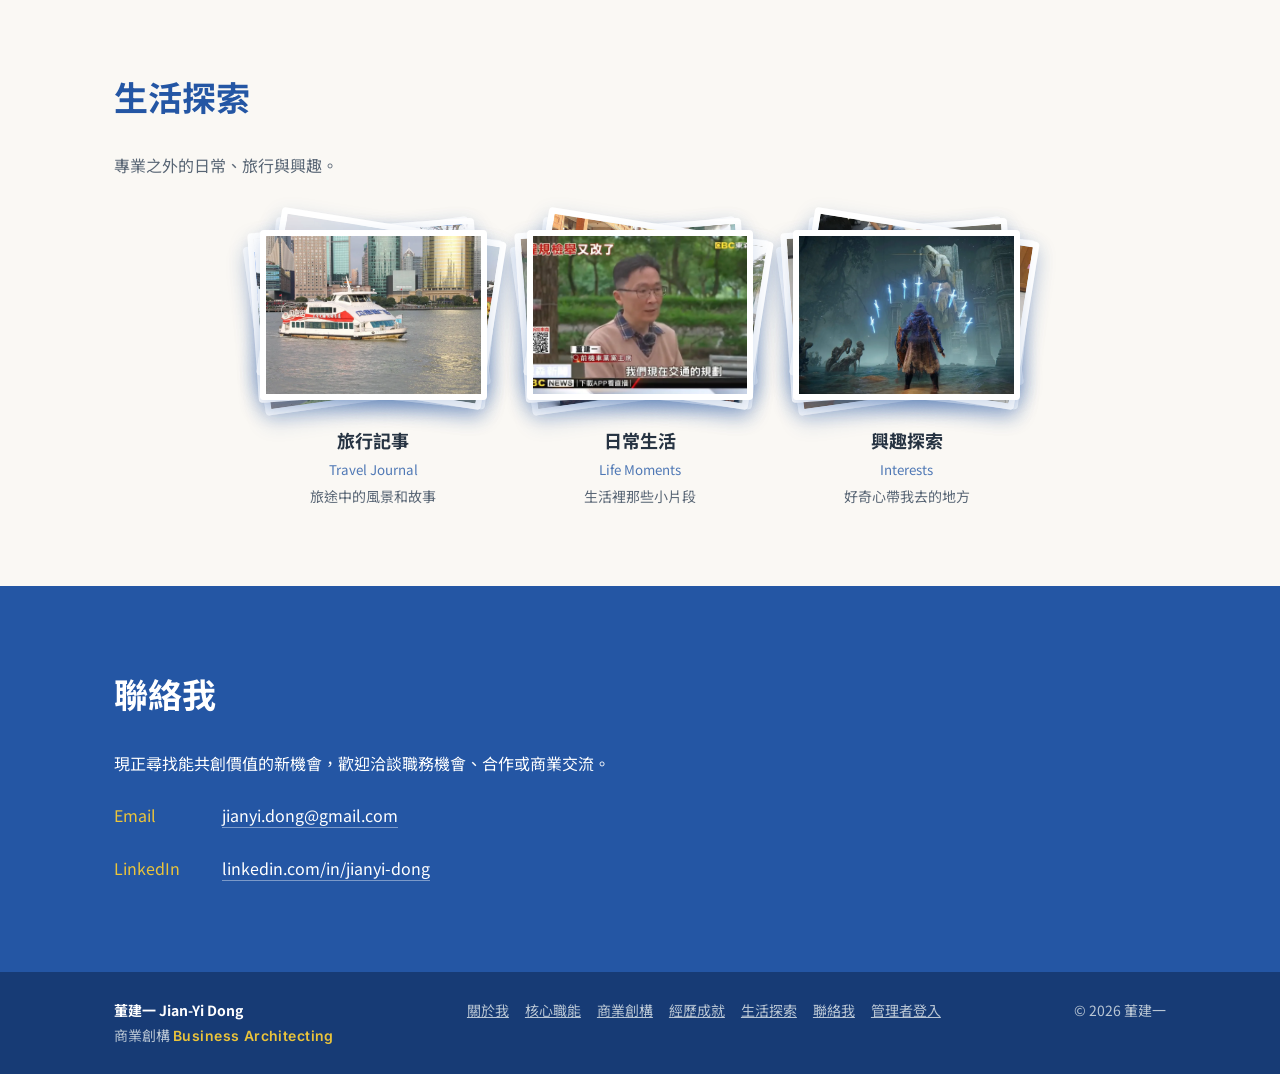
==== commit 1dea677b: "Add files via upload" ====
--- a/index.html
+++ b/index.html
@@ -3,8 +3,8 @@
 <head>
 <meta charset="utf-8"><meta name="viewport" content="width=device-width,initial-scale=1,viewport-fit=cover">
 <title>董建一 Jian-Yi Dong｜商業創構 Business Architecting</title>
-<meta name="description" content="董建一（Jian-Yi Dong），一名貫通產品策略與商業模式，將技術轉化為商業成果的商業創構者。深耕資通訊與智慧運輸，擅長在法規遵循前提下建立政企合作。"><meta name="author" content="董建一 Jian-Yi Dong"><meta name="robots" content="index,follow,max-image-preview:large"><meta name="theme-color" content="#2456A4"><meta property="og:title" content="董建一 Jian-Yi Dong｜商業創構 Business Architecting"><meta property="og:description" content="董建一（Jian-Yi Dong），一名貫通產品策略與商業模式，將技術轉化為商業成果的商業創構者。深耕資通訊與智慧運輸，擅長在法規遵循前提下建立政企合作。"><meta property="og:type" content="profile"><meta property="og:locale" content="zh_TW"><meta property="og:site_name" content="董建一 Jian-Yi Dong"><meta property="og:image" content="https://bryandong-roc.github.io/assets/images/og.jpg"><meta property="og:image:width" content="1200"><meta property="og:image:height" content="630"><meta property="og:image:alt" content="董建一 Jian-Yi Dong｜商業創構 Business Architecting"><meta property="og:url" content="https://bryandong-roc.github.io/"><meta name="twitter:card" content="summary_large_image"><meta name="twitter:image" content="https://bryandong-roc.github.io/assets/images/og.jpg"><script type="application/ld+json">{"@context": "https://schema.org", "@type": "ProfilePage", "mainEntity": {"@type": "Person", "name": "董建一", "alternateName": "Jian-Yi Dong", "description": "董建一（Jian-Yi Dong），一名貫通產品策略與商業模式，將技術轉化為商業成果的商業創構者。深耕資通訊與智慧運輸，擅長在法規遵循前提下建立政企合作。", "email": "jianyi.dong@gmail.com", "alumniOf": {"@type": "CollegeOrUniversity", "name": "東吳大學"}, "knowsAbout": ["商業創構", "Business Architecting", "商業模式創新", "AI 應用","專案管理","網頁與APP設計","智慧運輸", "共享經濟", "資通訊產業", "產品企劃", "政府關係", "法規協商", "跨域整合"], "sameAs": ["https://www.linkedin.com/in/jianyi-dong/"]}}</script>
-<link rel="icon" href="assets/icons/favicon.svg" type="image/svg+xml"><link rel="icon" href="assets/icons/favicon.ico" sizes="48x48"><link rel="apple-touch-icon" href="assets/icons/apple-touch-icon.png"><!-- 上線後請加入 <link rel="canonical" href="正式網址"> 與 og:image --><link rel="preconnect" href="https://fonts.googleapis.com"><link rel="preconnect" href="https://fonts.gstatic.com" crossorigin>
+<meta name="description" content="董建一（Jian-Yi Dong），一名貫通產品策略與商業模式，將技術轉化為市場價值的商業創構者。深耕資通訊與智慧運輸，擅長在法規遵循前提下建立政企合作。"><meta name="author" content="董建一 Jian-Yi Dong"><meta name="robots" content="index,follow,max-image-preview:large"><meta name="theme-color" content="#2456A4"><meta property="og:title" content="董建一 Jian-Yi Dong｜商業創構 Business Architecting"><meta property="og:description" content="董建一（Jian-Yi Dong），一名貫通產品策略與商業模式，將技術轉化為市場價值的商業創構者。深耕資通訊與智慧運輸，擅長在法規遵循前提下建立政企合作。"><meta property="og:type" content="profile"><meta property="og:locale" content="zh_TW"><meta property="og:site_name" content="董建一 Jian-Yi Dong"><meta property="og:image" content="https://bryandong-roc.github.io/assets/images/og.jpg"><meta property="og:image:width" content="1200"><meta property="og:image:height" content="630"><meta property="og:image:alt" content="董建一 Jian-Yi Dong｜商業創構 Business Architecting"><meta property="og:url" content="https://bryandong-roc.github.io/"><meta name="twitter:card" content="summary_large_image"><meta name="twitter:title" content="董建一 Jian-Yi Dong｜商業創構 Business Architecting"><meta name="twitter:description" content="董建一（Jian-Yi Dong），一名貫通產品策略與商業模式，將技術轉化為市場價值的商業創構者。深耕資通訊與智慧運輸，擅長在法規遵循前提下建立政企合作。"><meta name="twitter:image" content="https://bryandong-roc.github.io/assets/images/og.jpg"><script type="application/ld+json">{"@context": "https://schema.org", "@type": "ProfilePage", "url": "https://bryandong-roc.github.io/", "mainEntity": {"@type": "Person", "name": "董建一", "url": "https://bryandong-roc.github.io/", "alternateName": "Jian-Yi Dong", "description": "董建一（Jian-Yi Dong），一名貫通產品策略與商業模式，將技術轉化為市場價值的商業創構者。深耕資通訊與智慧運輸，擅長在法規遵循前提下建立政企合作。", "email": "jianyi.dong@gmail.com", "alumniOf": {"@type": "CollegeOrUniversity", "name": "東吳大學"}, "knowsAbout": ["商業創構", "Business Architecting", "商業模式創新", "AI 應用","專案管理","網頁與APP設計","智慧運輸", "共享經濟", "資通訊產業", "產品企劃", "政府關係", "法規協商", "跨域整合"], "sameAs": ["https://www.linkedin.com/in/jianyi-dong/"]}}</script>
+<link rel="icon" href="assets/icons/favicon.svg" type="image/svg+xml"><link rel="icon" href="assets/icons/favicon.ico" sizes="48x48"><link rel="apple-touch-icon" href="assets/icons/apple-touch-icon.png"><link rel="canonical" href="https://bryandong-roc.github.io/"><link rel="preconnect" href="https://fonts.googleapis.com"><link rel="preconnect" href="https://fonts.gstatic.com" crossorigin>
 <link href="https://fonts.googleapis.com/css2?family=Inter:wght@400;600&family=Noto+Sans+TC:wght@400;500;700&display=swap" rel="stylesheet">
 <link rel="stylesheet" href="styles/main.css">
 </head>
@@ -12,7 +12,7 @@
 <header><div class="wrap bar"><a class="logo" href="#home">董建一 <span>Jian-Yi Dong</span></a>
 <button id="mbtn" aria-expanded="false" aria-controls="nav" aria-label="選單"><svg viewBox="0 0 24 24" width="22" height="22" aria-hidden="true"><path d="M3 6h18M3 12h18M3 18h18" stroke="currentColor" stroke-width="2.2" stroke-linecap="round"/></svg></button>
 <nav id="nav"><a href="#about">關於我</a><a href="#roles">核心職能</a><a href="#architecting">商業創構</a><a href="#journey">經歷成就</a><a href="#life">生活探索</a><a href="#contact">聯絡我</a></nav></div></header>
-<main><noscript><section><div class="wrap"><h2>董建一 Jian-Yi Dong</h2><p>深耕資通訊與智慧運輸領域，具備複合商業模式規劃、產品策略與跨域資源整合經驗；熟悉政府體制與決策運作，擅長在法規遵循的前提下建立穩固的政企合作關係，並將政策與監管挑戰轉化為商業機會。我的核心能力是「商業創構」（Business Architecting），也是貫穿工作實踐的方法：整合產業洞察、跨域整合、策略創新、模式建構與價值實現，將問題與機會轉化為可執行的策略及具體成果。我是一名科技驅動的商業策略與跨域整合者，期望運用跨域經驗與策略整合能力，參與新事業發展、產品策略及企業轉型，與企業及團隊共同探索機會、創造價值。歡迎交流與合作。</p><ul><li>新事業開發 New Business Development</li><li>產品企劃 End-to-End Product Management</li><li>政府關係 Government Relations</li><li>高階幕僚 Executive Support & Strategic Operations</li></ul><ul><li>威摩科技｜策略長</li><li>第一電阻｜產品經理</li><li>哲楓有限公司｜負責人</li><li>輔信科技｜產品企劃</li><li>麗臺科技｜企劃專員｜總經理室幕僚</li><li>中華民國機車安全暨產業創新協會｜秘書長</li><li>臺北市政府｜市政顧問</li><li>東吳大學｜商學院 EMBA</li><li>中華民國機車黨｜發起人／黨主席</li></ul><p>請啟用 JavaScript 以查看完整互動內容。</p></div></section></noscript>
+<main><noscript><section><div class="wrap"><h2>董建一 Jian-Yi Dong</h2><p>一名貫通產品策略與商業模式，將技術轉化為市場價值的商業創構者。</p><p>商業創構，一種將產業洞察、跨域整合、策略創新、模式建構到價值實現，串成完整路徑的商業設計方法。</p><p>深耕資通訊與智慧運輸領域，具備複合商業模式規劃、產品策略與跨域資源整合經驗；熟悉政府體制與決策運作，擅長在法規遵循的前提下建立穩固的政企合作關係，並將政策與監管挑戰轉化為商業機會。我的核心能力是「商業創構」（Business Architecting），也是貫穿工作實踐的方法：整合產業洞察、跨域整合、策略創新、模式建構與價值實現，將問題與機會轉化為可執行的策略及具體成果。我是一名科技驅動的商業策略與跨域整合者，期望運用跨域經驗與策略整合能力，參與新事業發展、產品策略及企業轉型，與企業及團隊共同探索機會、創造價值。歡迎洽談職務機會、合作或商業交流。</p><ul><li>新事業開發 New Business Development</li><li>產品企劃 End-to-End Product Management</li><li>政府關係 Government Relations</li><li>高階幕僚 Executive Support & Strategic Operations</li></ul><ul><li>威摩科技｜策略長</li><li>第一電阻｜產品經理</li><li>哲楓有限公司｜負責人</li><li>輔信科技｜產品企劃</li><li>麗臺科技｜企劃專員｜總經理室幕僚</li><li>中華民國機車安全暨產業創新協會｜秘書長</li><li>臺北市政府｜市政顧問</li><li>東吳大學｜商學院 EMBA</li><li>中華民國機車黨｜發起人／黨主席</li></ul><p>請啟用 JavaScript 以查看完整互動內容。</p></div></section></noscript>
 <section id="home" class="hero"><div class="wrap hgrid"><div>
 <p class="en">Business Architecting</p><h1 id="h-tag"></h1><p id="h-intro" class="intro"></p>
 <div class="btns"><a class="btn fill" href="#about">關於我</a><a class="btn" href="#architecting">商業創構</a><a class="btn ghost" href="#contact">聯絡我</a></div></div>
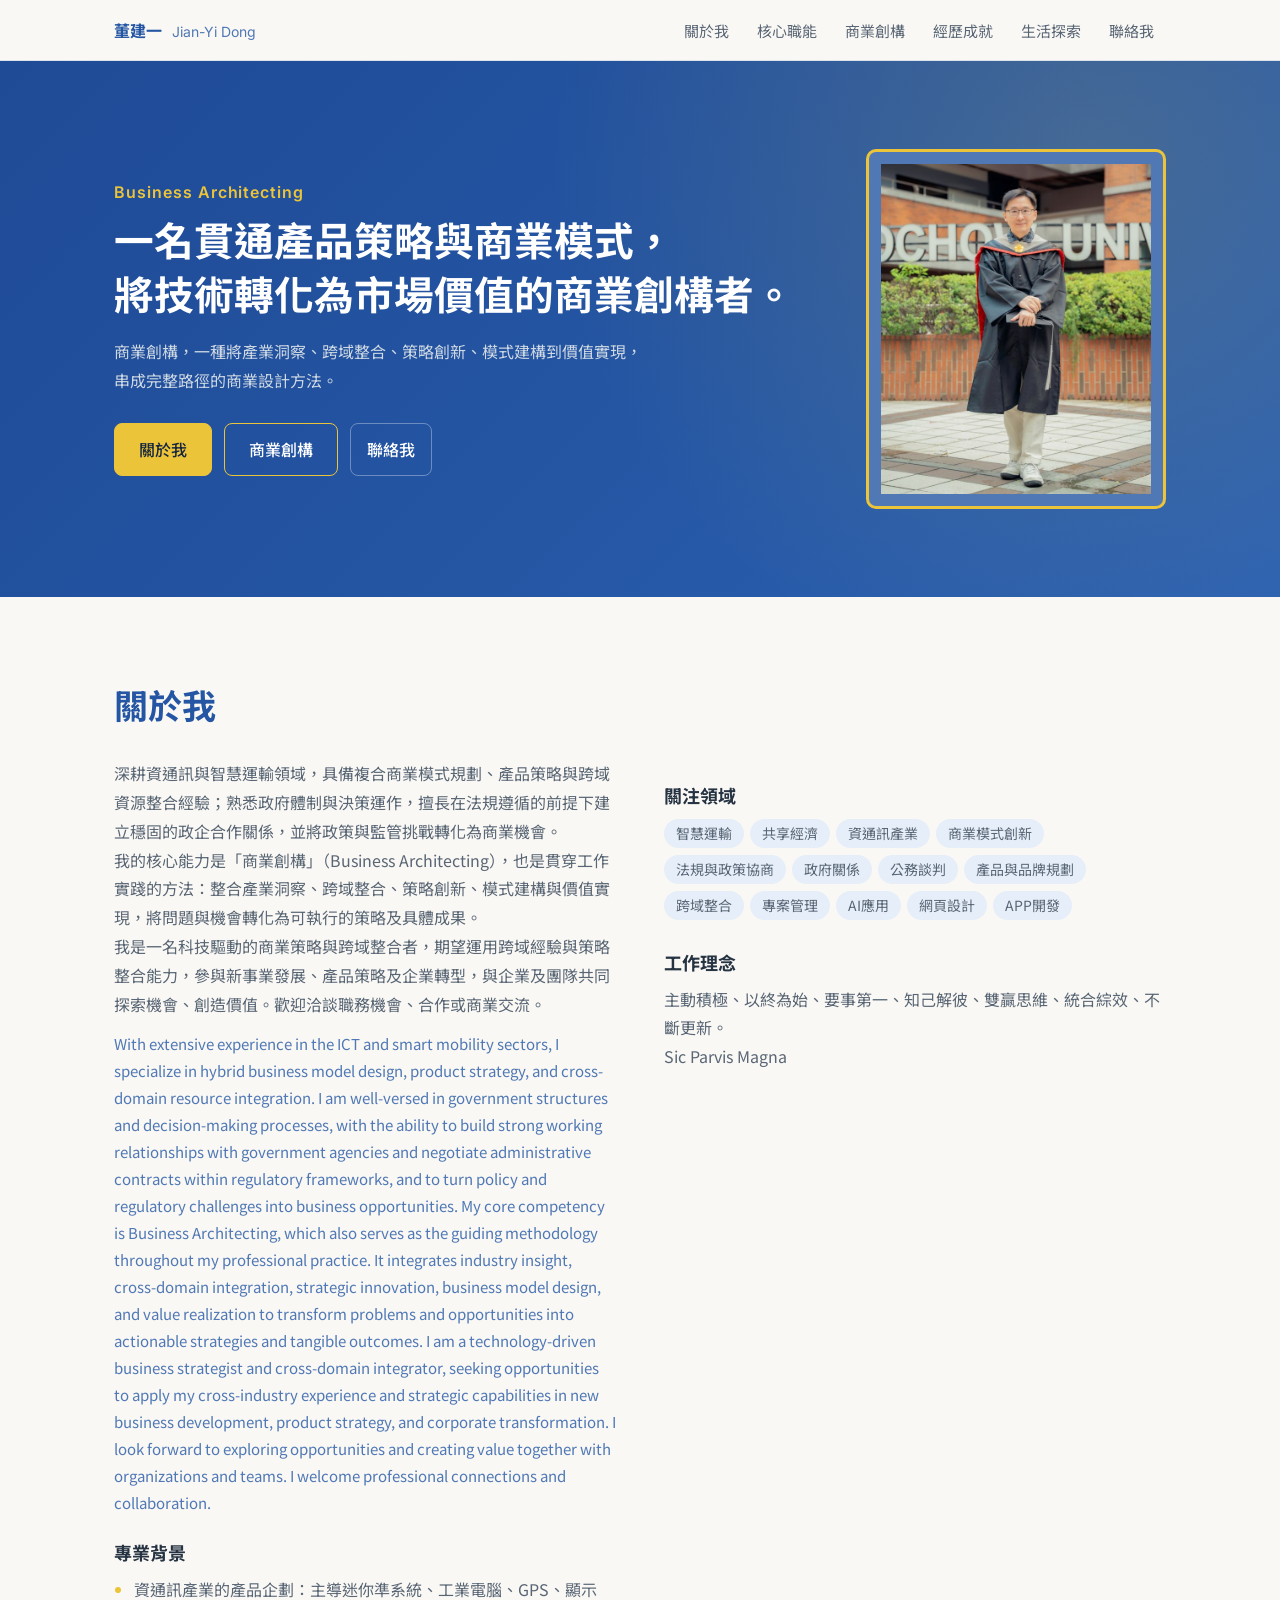
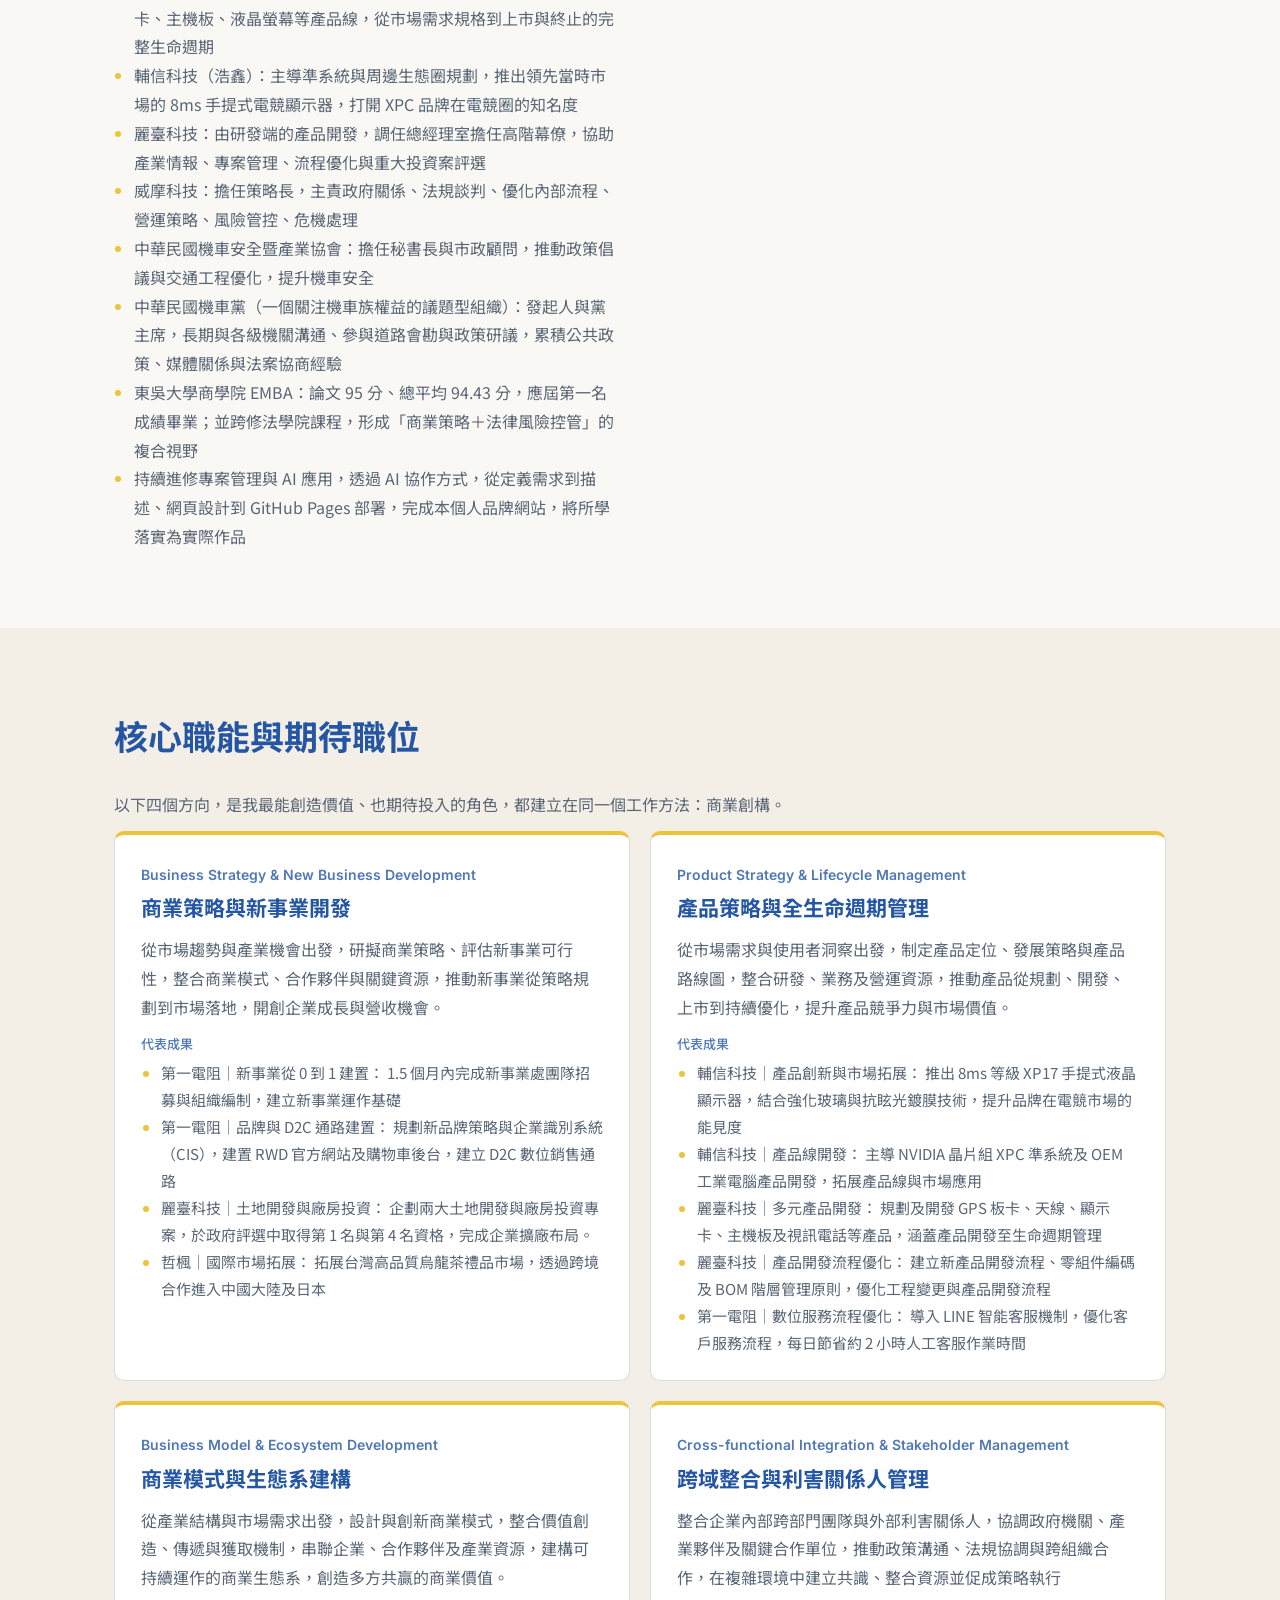
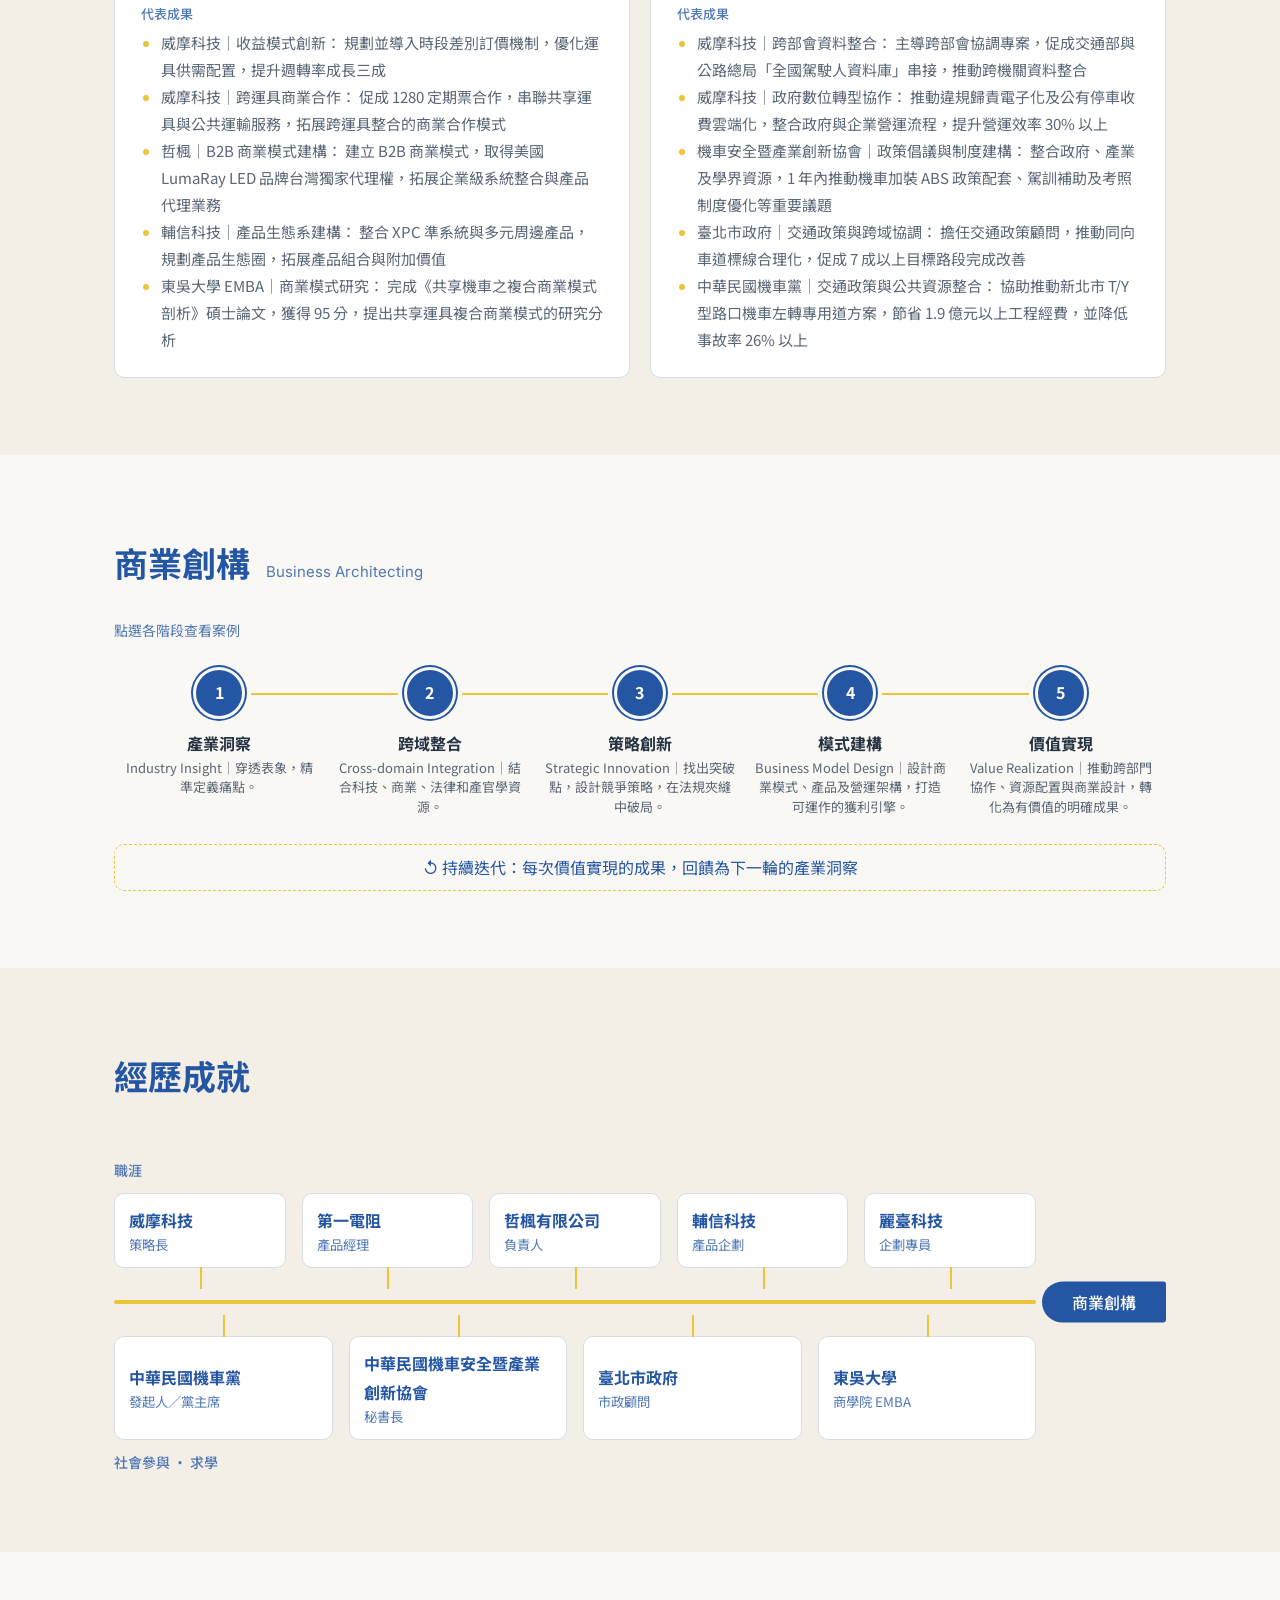
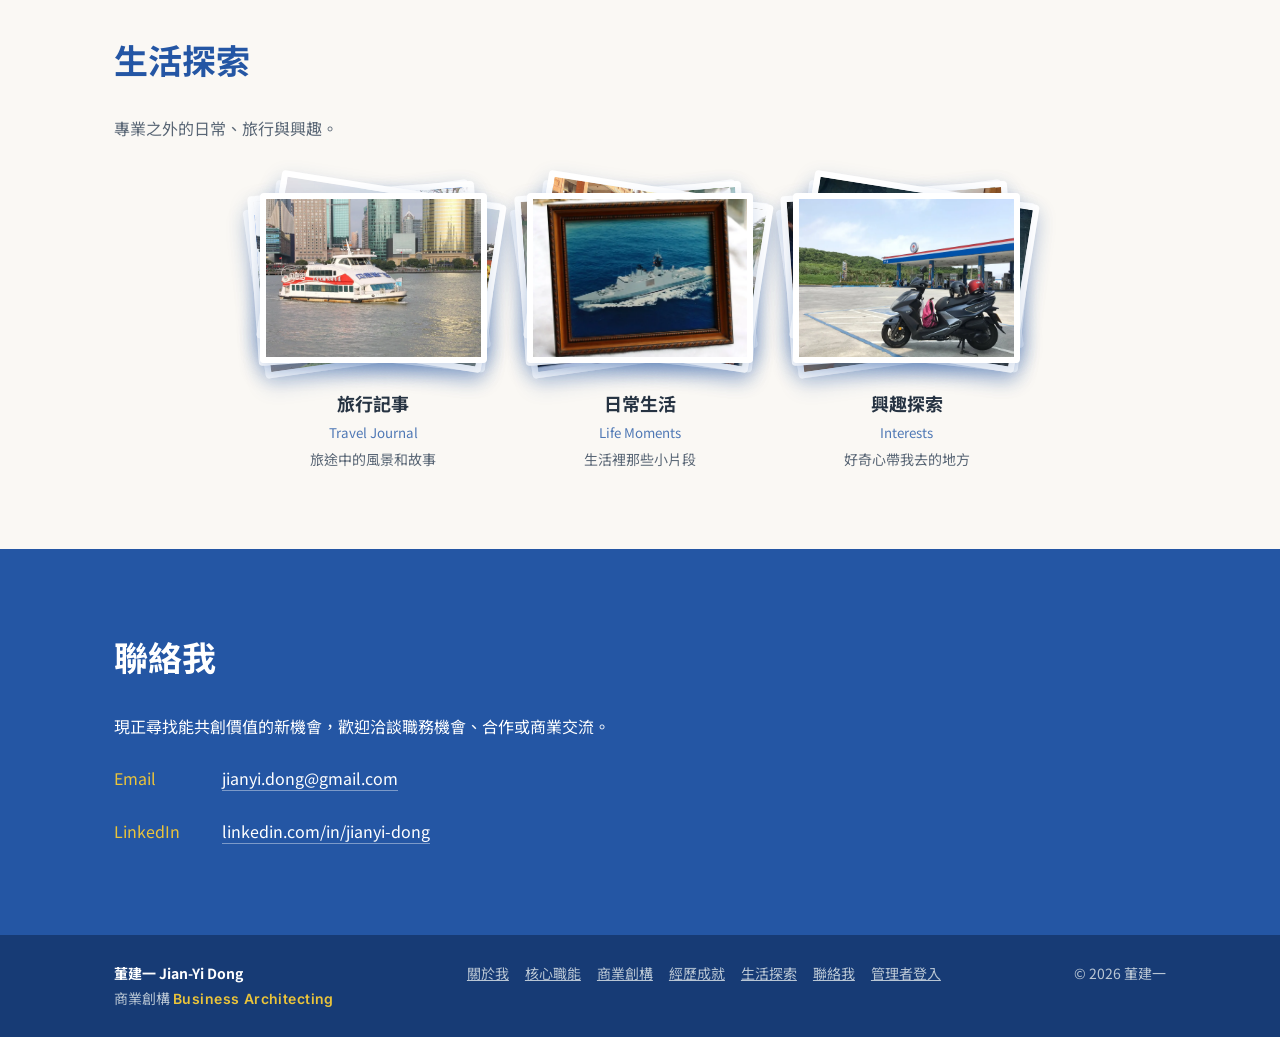
==== commit 4790efd0: "Add files via upload" ====
--- a/index.html
+++ b/index.html
@@ -12,7 +12,7 @@
 <header><div class="wrap bar"><a class="logo" href="#home">董建一 <span>Jian-Yi Dong</span></a>
 <button id="mbtn" aria-expanded="false" aria-controls="nav" aria-label="選單"><svg viewBox="0 0 24 24" width="22" height="22" aria-hidden="true"><path d="M3 6h18M3 12h18M3 18h18" stroke="currentColor" stroke-width="2.2" stroke-linecap="round"/></svg></button>
 <nav id="nav"><a href="#about">關於我</a><a href="#roles">核心職能</a><a href="#architecting">商業創構</a><a href="#journey">經歷成就</a><a href="#life">生活探索</a><a href="#contact">聯絡我</a></nav></div></header>
-<main><noscript><section><div class="wrap"><h2>董建一 Jian-Yi Dong</h2><p>一名貫通產品策略與商業模式，將技術轉化為市場價值的商業創構者。</p><p>商業創構，一種將產業洞察、跨域整合、策略創新、模式建構到價值實現，串成完整路徑的商業設計方法。</p><p>深耕資通訊與智慧運輸領域，具備複合商業模式規劃、產品策略與跨域資源整合經驗；熟悉政府體制與決策運作，擅長在法規遵循的前提下建立穩固的政企合作關係，並將政策與監管挑戰轉化為商業機會。我的核心能力是「商業創構」（Business Architecting），也是貫穿工作實踐的方法：整合產業洞察、跨域整合、策略創新、模式建構與價值實現，將問題與機會轉化為可執行的策略及具體成果。我是一名科技驅動的商業策略與跨域整合者，期望運用跨域經驗與策略整合能力，參與新事業發展、產品策略及企業轉型，與企業及團隊共同探索機會、創造價值。歡迎洽談職務機會、合作或商業交流。</p><ul><li>新事業開發 New Business Development</li><li>產品企劃 End-to-End Product Management</li><li>政府關係 Government Relations</li><li>高階幕僚 Executive Support & Strategic Operations</li></ul><ul><li>威摩科技｜策略長</li><li>第一電阻｜產品經理</li><li>哲楓有限公司｜負責人</li><li>輔信科技｜產品企劃</li><li>麗臺科技｜企劃專員｜總經理室幕僚</li><li>中華民國機車安全暨產業創新協會｜秘書長</li><li>臺北市政府｜市政顧問</li><li>東吳大學｜商學院 EMBA</li><li>中華民國機車黨｜發起人／黨主席</li></ul><p>請啟用 JavaScript 以查看完整互動內容。</p></div></section></noscript>
+<main><noscript><section><div class="wrap"><h2>董建一 Jian-Yi Dong</h2><p>一名貫通產品策略與商業模式，將技術轉化為市場價值的商業創構者。</p><p>商業創構，一種將產業洞察、跨域整合、策略創新、模式建構到價值實現，串成完整路徑的商業設計方法。</p><p>深耕資通訊與智慧運輸領域，具備複合商業模式規劃、產品策略與跨域資源整合經驗；熟悉政府體制與決策運作，擅長在法規遵循的前提下建立穩固的政企合作關係，並將政策與監管挑戰轉化為商業機會。我的核心能力是「商業創構」（Business Architecting），也是貫穿工作實踐的方法：整合產業洞察、跨域整合、策略創新、模式建構與價值實現，將問題與機會轉化為可執行的策略及具體成果。我是一名科技驅動的商業策略與跨域整合者，期望運用跨域經驗與策略整合能力，參與新事業發展、產品策略及企業轉型，與企業及團隊共同探索機會、創造價值。歡迎洽談職務機會、合作或商業交流。</p><ul><li>商業策略與新事業開發 Business Strategy & New Business Development</li><li>產品策略與全生命週期管理 Product Strategy & Lifecycle Management</li><li>商業模式與生態系建構 Business Model & Ecosystem Development</li><li>跨域整合與利害關係人管理 Cross-functional Integration & Stakeholder Management</li></ul><ul><li>威摩科技｜策略長</li><li>第一電阻｜產品經理</li><li>哲楓有限公司｜負責人</li><li>輔信科技｜產品企劃</li><li>麗臺科技｜企劃專員｜總經理室幕僚</li><li>中華民國機車安全暨產業創新協會｜秘書長</li><li>臺北市政府｜市政顧問</li><li>東吳大學｜商學院 EMBA</li><li>中華民國機車黨｜發起人／黨主席</li></ul><p>請啟用 JavaScript 以查看完整互動內容。</p></div></section></noscript>
 <section id="home" class="hero"><div class="wrap hgrid"><div>
 <p class="en">Business Architecting</p><h1 id="h-tag"></h1><p id="h-intro" class="intro"></p>
 <div class="btns"><a class="btn fill" href="#about">關於我</a><a class="btn" href="#architecting">商業創構</a><a class="btn ghost" href="#contact">聯絡我</a></div></div>
--- a/styles/main.css
+++ b/styles/main.css
@@ -9,7 +9,7 @@
 .bar{display:flex;align-items:center;justify-content:space-between;height:60px}.logo{font-weight:700;color:var(--navy);text-decoration:none}.logo span{font:400 14px Inter;color:var(--blue);margin-left:6px}
 nav{display:flex;gap:4px}nav a{padding:6px 12px;border-radius:6px;text-decoration:none;font-size:15px}nav a:hover{background:var(--mist);color:var(--navy)}#mbtn{display:none;border:1px solid var(--blue);background:none;border-radius:6px;padding:6px 8px;color:var(--navy);line-height:0}
 .hero{background:radial-gradient(circle at 85% 18%,rgba(235,196,58,.16),transparent 46%),linear-gradient(135deg,#1F4A96,#2456A4 55%,#2C62B3);padding:88px 0}.hgrid{display:grid;grid-template-columns:1fr 300px;gap:56px;align-items:center}.hero *{color:#fff}
-.en{font:600 16px Inter;color:var(--gold)!important;letter-spacing:.06em}.hero h1{font-size:clamp(32px,5vw,54px);line-height:1.3;margin:10px 0 18px}.intro{color:#cfd9e3!important;max-width:560px}
+.en{font:600 16px Inter;color:var(--gold)!important;letter-spacing:.06em}.hero h1{font-size:clamp(20px,3.1vw,40px);line-height:1.35;margin:10px 0 18px;word-break:keep-all;overflow-wrap:anywhere;text-wrap:balance}.intro{color:#cfd9e3!important;max-width:620px;word-break:keep-all;overflow-wrap:anywhere;text-wrap:pretty}
 .btns{display:flex;gap:12px;flex-wrap:wrap;margin-top:28px}.btn{padding:11px 24px;border-radius:8px;border:1.5px solid var(--gold);text-decoration:none;font-weight:500;background:none}.btn.fill{background:var(--gold);color:#16263F!important}.btn.ghost{border-color:#ffffff55}
 .photo{grid-template-columns:100%;grid-template-rows:100%;width:300px;height:360px;border-radius:var(--r);border:3px solid var(--gold);background:var(--blue);display:grid;place-items:center;overflow:hidden;font-size:14px;text-align:center;padding:12px}.photo img{width:100%;height:100%;object-fit:cover;object-position:50% 94%}
 .two{display:grid;grid-template-columns:1fr 1fr;gap:48px}ul{padding-left:20px}li::marker{color:var(--gold)}
@@ -18,8 +18,8 @@
 .tl button,.card{width:100%;text-align:left;background:#fff;border:1px solid #d6dde5;border-radius:var(--r);padding:16px 20px;display:block;transition:.2s}.tl button:hover,.card:hover{border-color:var(--gold);box-shadow:0 6px 20px rgba(36,86,164,.1)}
 .tl small,.card small{color:var(--blue);display:block}.tl b,.card b{display:block;font-size:18px}
 .cards{display:grid;grid-template-columns:repeat(3,1fr);gap:20px}.card{padding:0;overflow:hidden;display:flex;flex-direction:column}.card img{width:100%;aspect-ratio:16/9;object-fit:cover}.card div{padding:16px 20px}.empty{grid-column:1/-1;color:var(--blue)}
-.chain{list-style:none;padding:0;display:grid;grid-template-columns:repeat(5,1fr);gap:0}.chain li{position:relative;padding:0 8px}
-.chain li::after{content:"";position:absolute;top:26px;left:calc(50% + 32px);width:calc(100% - 64px);height:2px;background:var(--gold)}.chain li:last-child::after{display:none}
+.chain{list-style:none;padding:0;display:grid;grid-template-columns:repeat(5,1fr);gap:0}.chain>li{position:relative;padding:0 8px}
+.chain>li::after{content:"";position:absolute;top:26px;left:calc(50% + 32px);width:calc(100% - 64px);height:2px;background:var(--gold)}.chain>li:last-child::after{display:none}
 .chain summary{list-style:none;cursor:pointer;text-align:center}.chain summary::-webkit-details-marker{display:none}
 .chain .dot{width:52px;height:52px;border-radius:50%;background:var(--navy);color:#fff;display:grid;place-items:center;margin:0 auto 10px;font-weight:700;border:3px solid var(--bg);box-shadow:0 0 0 2px var(--navy)}
 .chain details[open] .dot,.chain summary:hover .dot{background:var(--gold);color:var(--navy);box-shadow:0 0 0 2px var(--gold)}
@@ -32,7 +32,7 @@
 #d-body img{max-width:100%;border-radius:8px;margin:12px 0}#d-body h3{color:var(--navy)}#d-body p{margin:8px 0}
 @media(max-width:900px){.cards{grid-template-columns:repeat(2,1fr)}.hgrid{grid-template-columns:1fr}.photo{width:200px;height:240px;order:-1}}
 @media(max-width:760px){section{padding:56px 0}.two,.cards{grid-template-columns:1fr}#mbtn{display:block}nav{display:none;position:absolute;top:60px;left:0;right:0;flex-direction:column;background:var(--bg);padding:10px 24px;border-bottom:1px solid #dde3ea}nav.open{display:flex}
-.chain{grid-template-columns:1fr}.chain li{padding:0 0 20px 0}.chain summary{display:flex;gap:14px;align-items:center;text-align:left}.chain .dot{margin:0;flex:none}.chain li::after{top:54px;left:25px;width:2px;height:calc(100% - 54px)}.chain .cs{margin-left:66px}}
+.chain{grid-template-columns:1fr}.chain>li{padding:0 0 20px 0}.chain summary{display:flex;gap:14px;align-items:center;text-align:left}.chain .dot{margin:0;flex:none}.chain>li::after{top:54px;left:25px;width:2px;height:calc(100% - 54px)}.chain .cs{margin-left:66px}}
 .fish{display:grid;gap:10px;padding-right:130px}.lab{font-size:14px;color:var(--blue);font-weight:500}.row{display:grid;grid-auto-flow:column;grid-auto-columns:1fr;gap:16px}.fi{position:relative;background:#fff;border:1px solid #d6dde5;border-radius:var(--r);padding:12px 14px;text-align:left;transition:.2s}.fi:hover{border-color:var(--gold);box-shadow:0 6px 18px rgba(36,86,164,.1)}.fi b{display:block;color:var(--navy)}.fi small{display:block;color:var(--blue);line-height:1.5}.fi::after{content:"";position:absolute;left:50%;width:2px;height:22px;background:var(--gold)}.up .fi::after{top:100%}.down .fi::after{bottom:100%}.spine{position:relative;height:4px;background:var(--gold);margin:22px 0;border-radius:2px}.spine span{position:absolute;left:100%;top:50%;transform:translateY(-50%);margin-left:6px;width:124px;text-align:center;background:var(--navy);color:#fff;padding:6px 0;border-radius:99px 12px 12px 99px;font-weight:500}
 #l-cards .card{border:0;background:linear-gradient(160deg,#fff 25%,#FBF1E2);box-shadow:0 12px 32px rgba(79,120,181,.16);border-radius:58% 42% 52% 48%/50% 46% 54% 50%;text-align:center;align-items:center}#l-cards .card:nth-child(even){border-radius:44% 56% 46% 54%/56% 44% 56% 44%}#l-cards .card:nth-child(3n){border-radius:52% 48% 60% 40%/46% 56% 44% 54%}#l-cards .card div{padding:26px 36px 34px}#l-cards .card img{aspect-ratio:3/2}#l-cards .card:hover{transform:translateY(-4px)}
 @media(max-width:900px){.fish{padding-right:0;padding-left:18px;border-left:2px solid var(--gold)}.row{grid-auto-flow:row}.spine,.fi::after{display:none}}
@@ -86,3 +86,8 @@
 dialog.gal{--gw:min(100%,calc((88vh - 290px)*1.3333))}
 .gv,.gcap,.thumbs{width:var(--gw);margin-left:auto;margin-right:auto}
 .thumbs{justify-content:center}
+
+/* 空白的說明段落不佔版面（例如商業創構區塊已移除定義句） */
+.lead:empty{display:none}
+/* 小螢幕（約 360px 寬的手機）：標題第二行 17 字維持單行，避免孤字 */
+@media(max-width:380px){.hero h1{font-size:18px}}
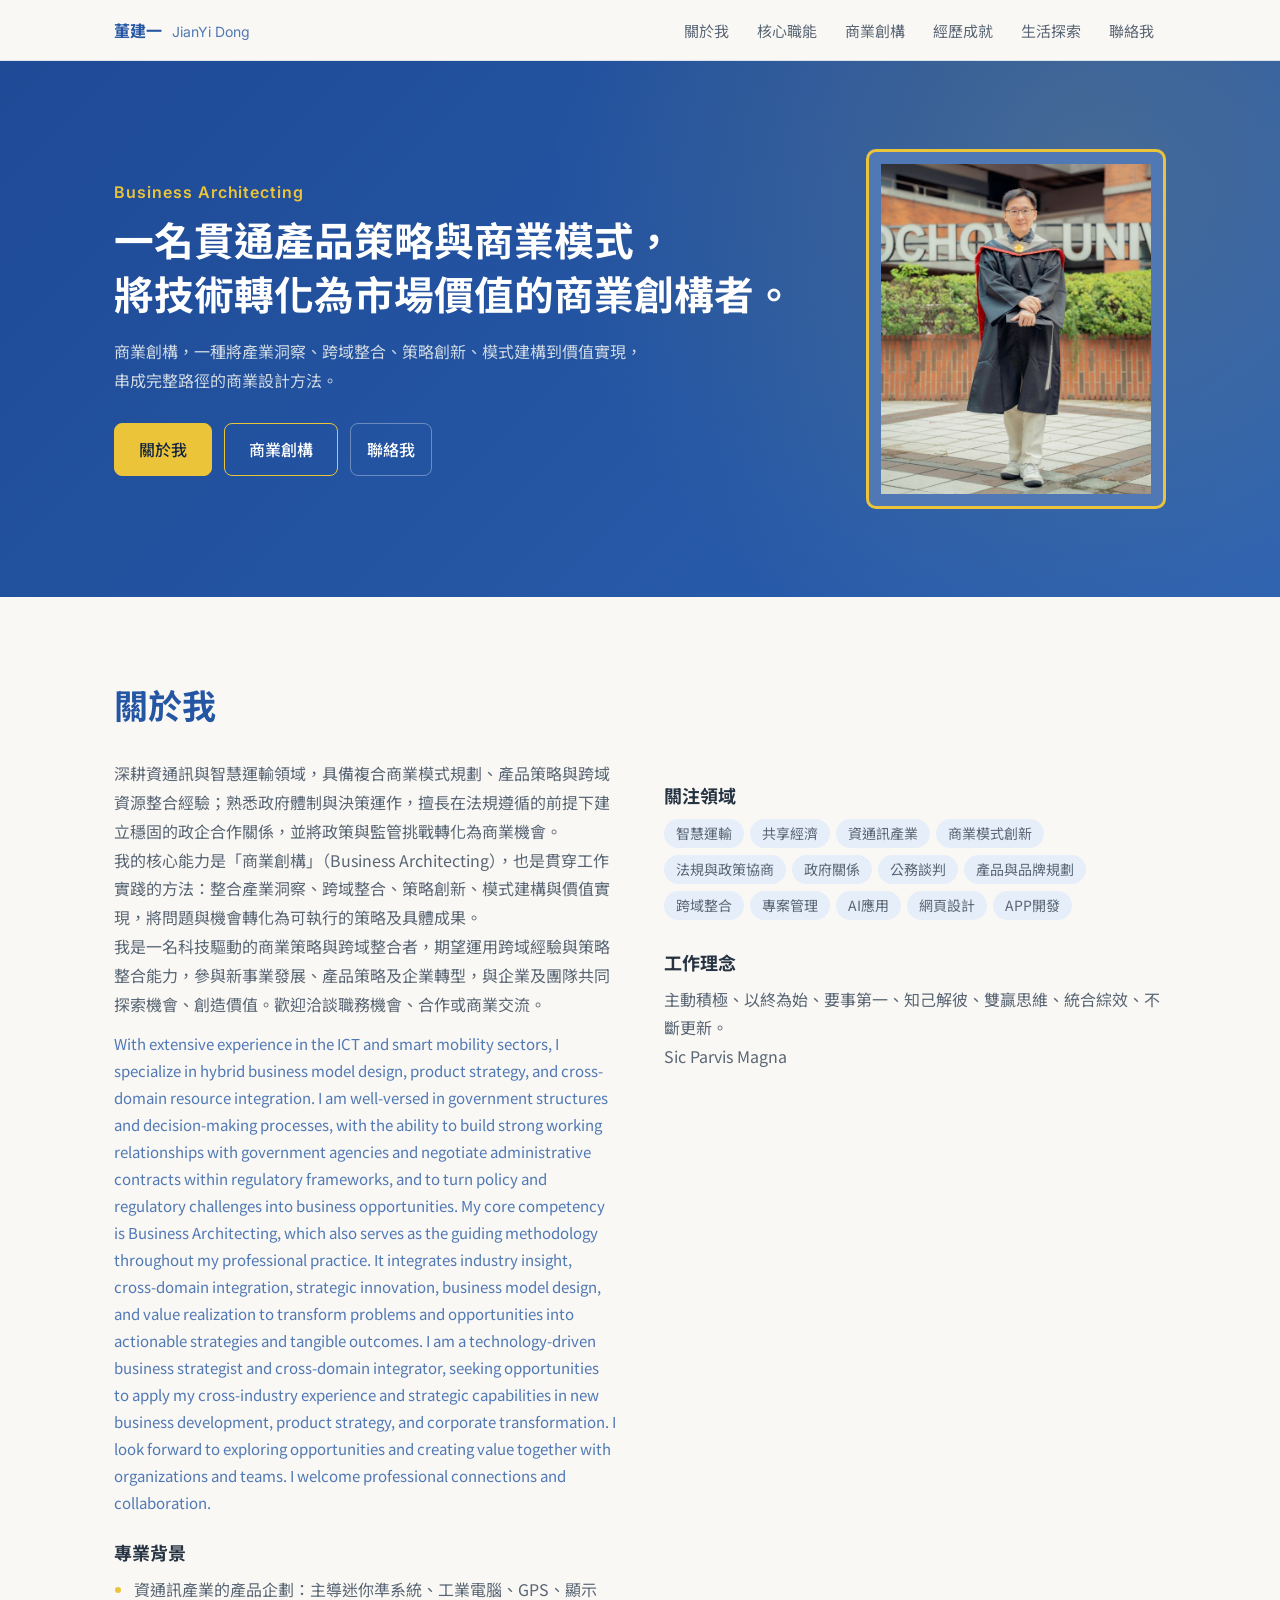
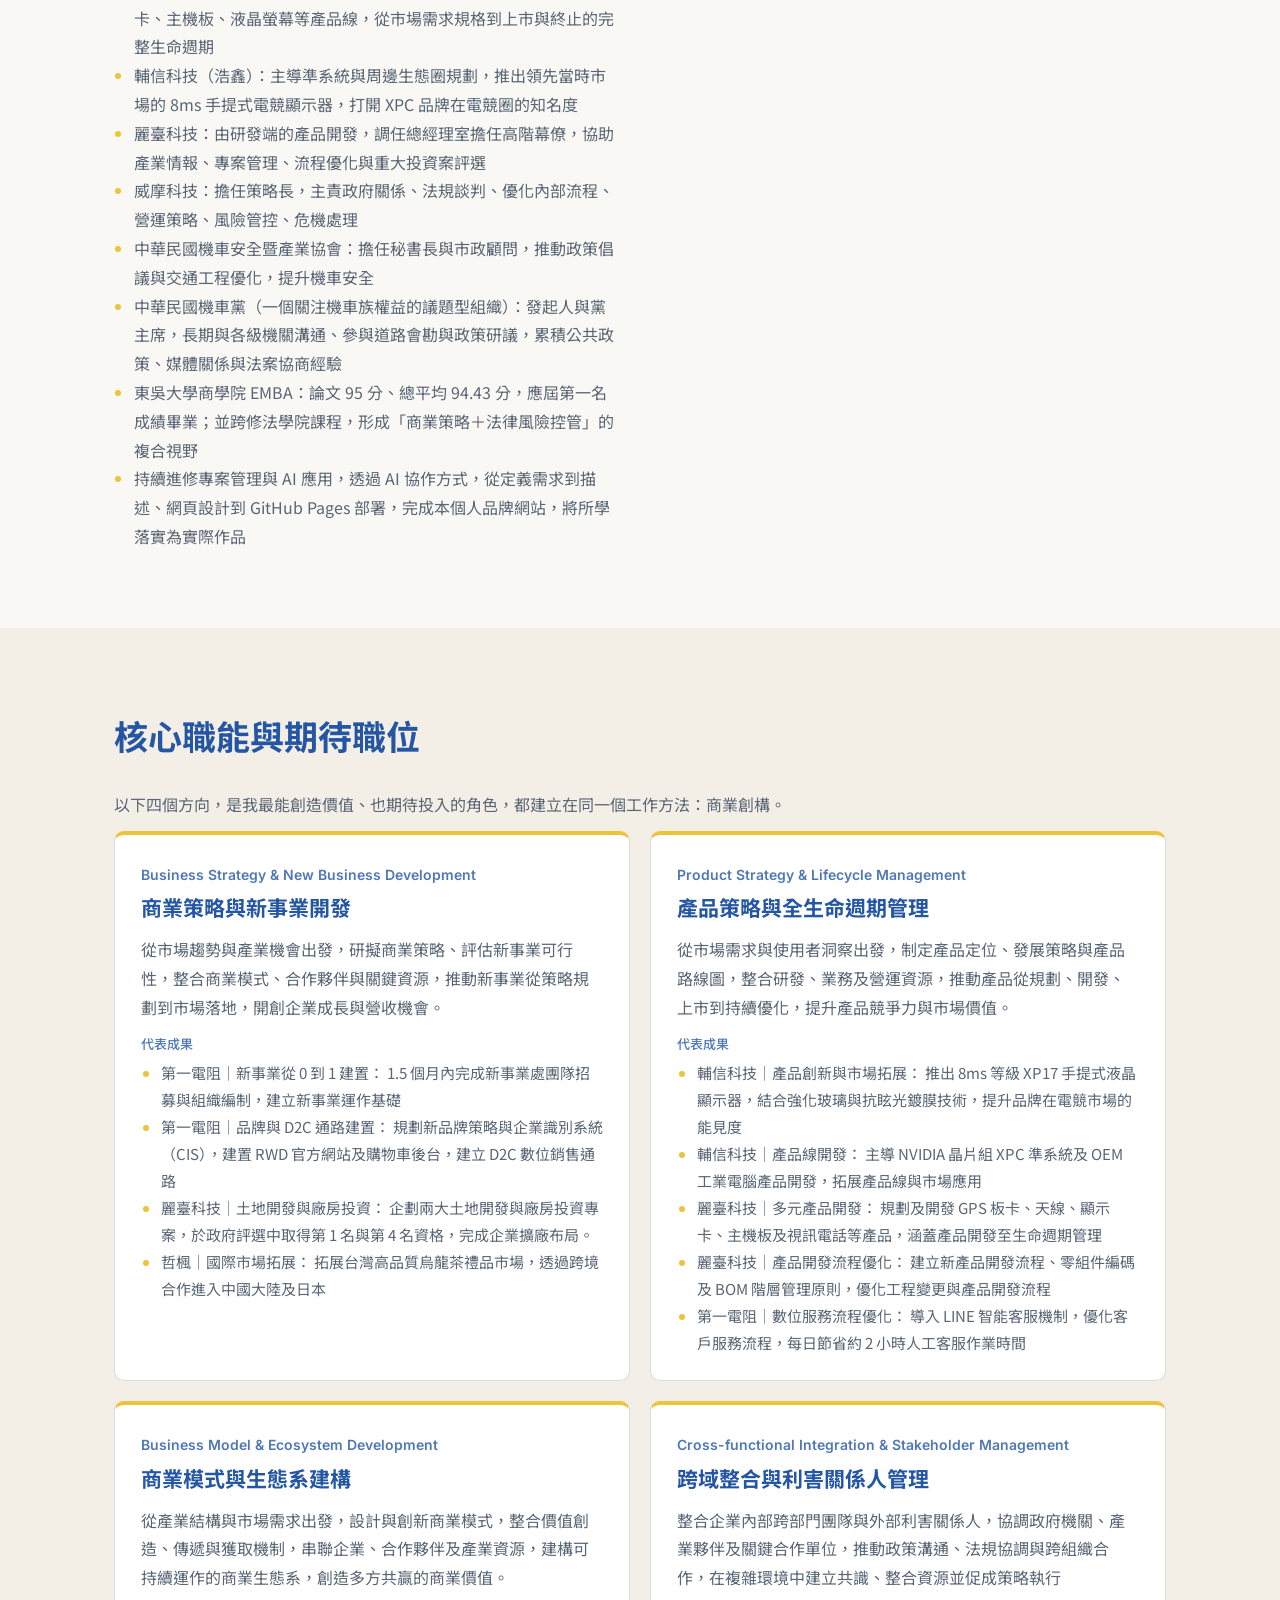
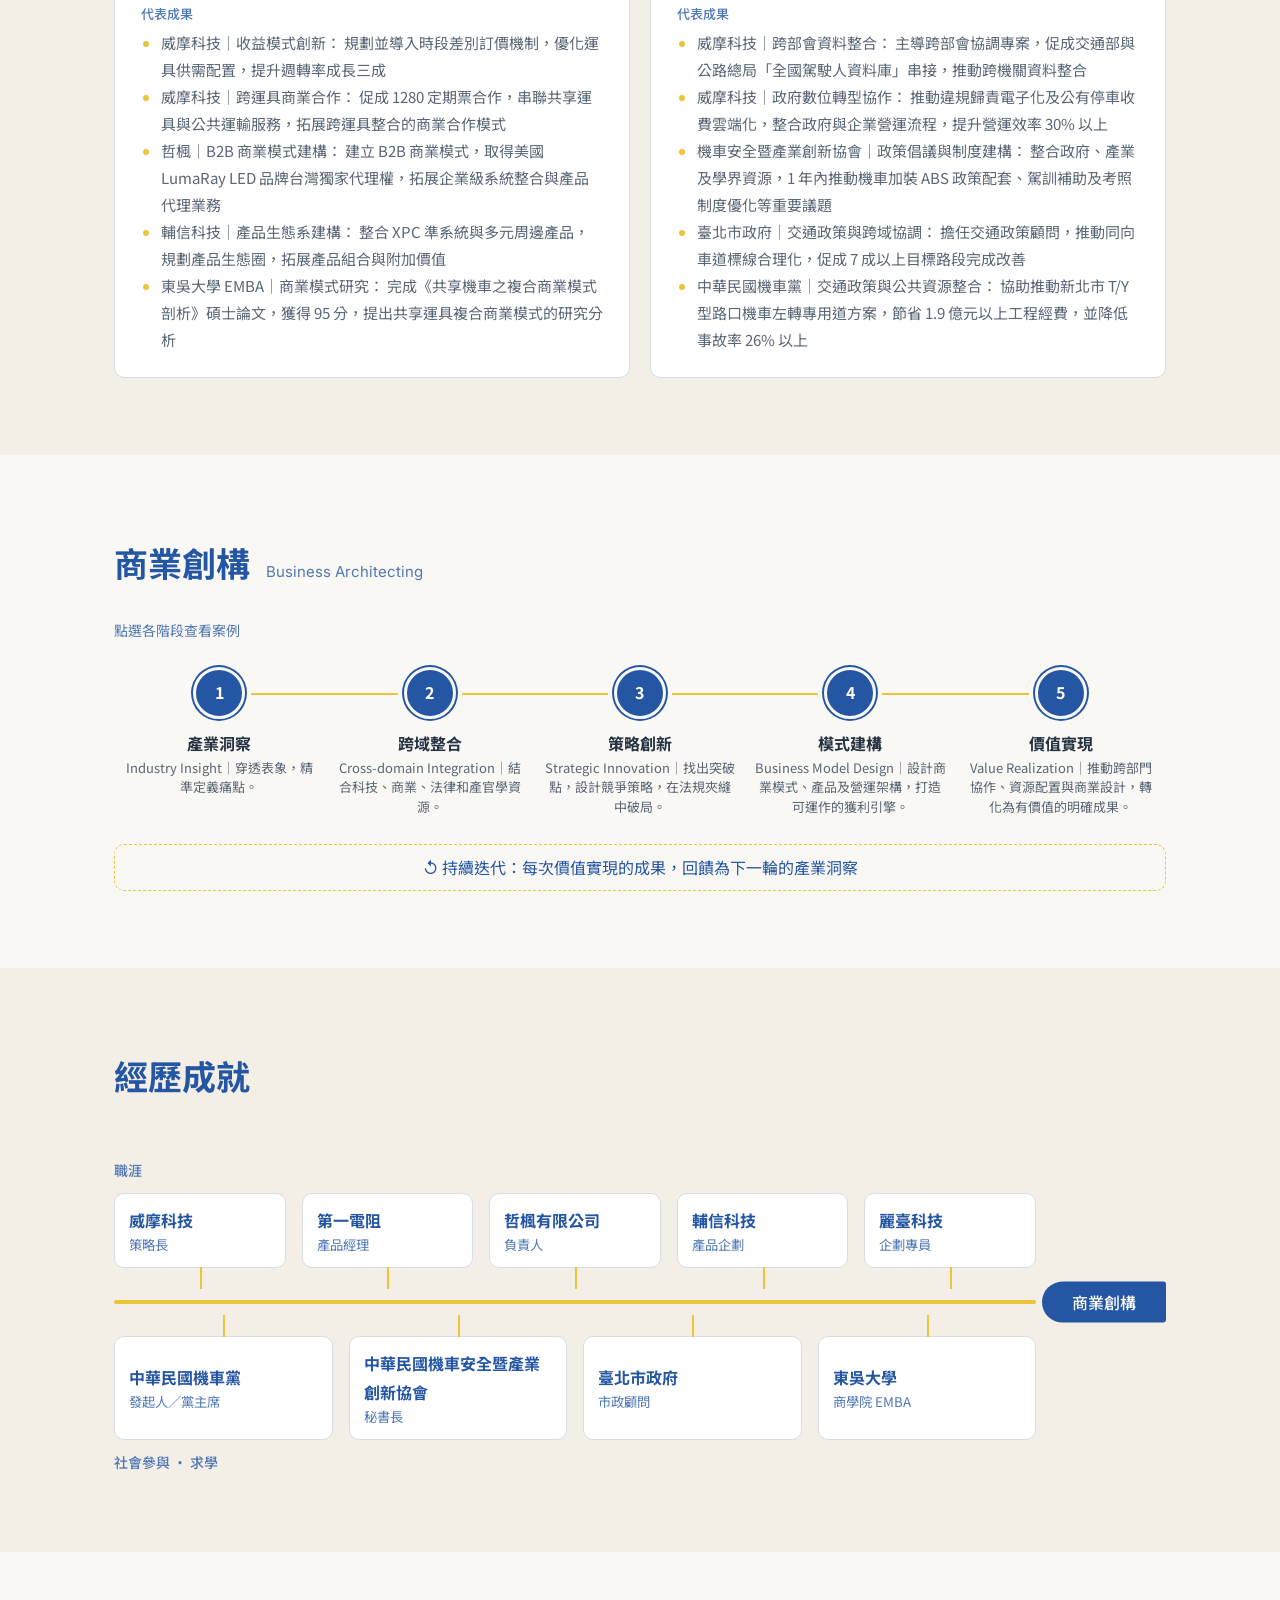
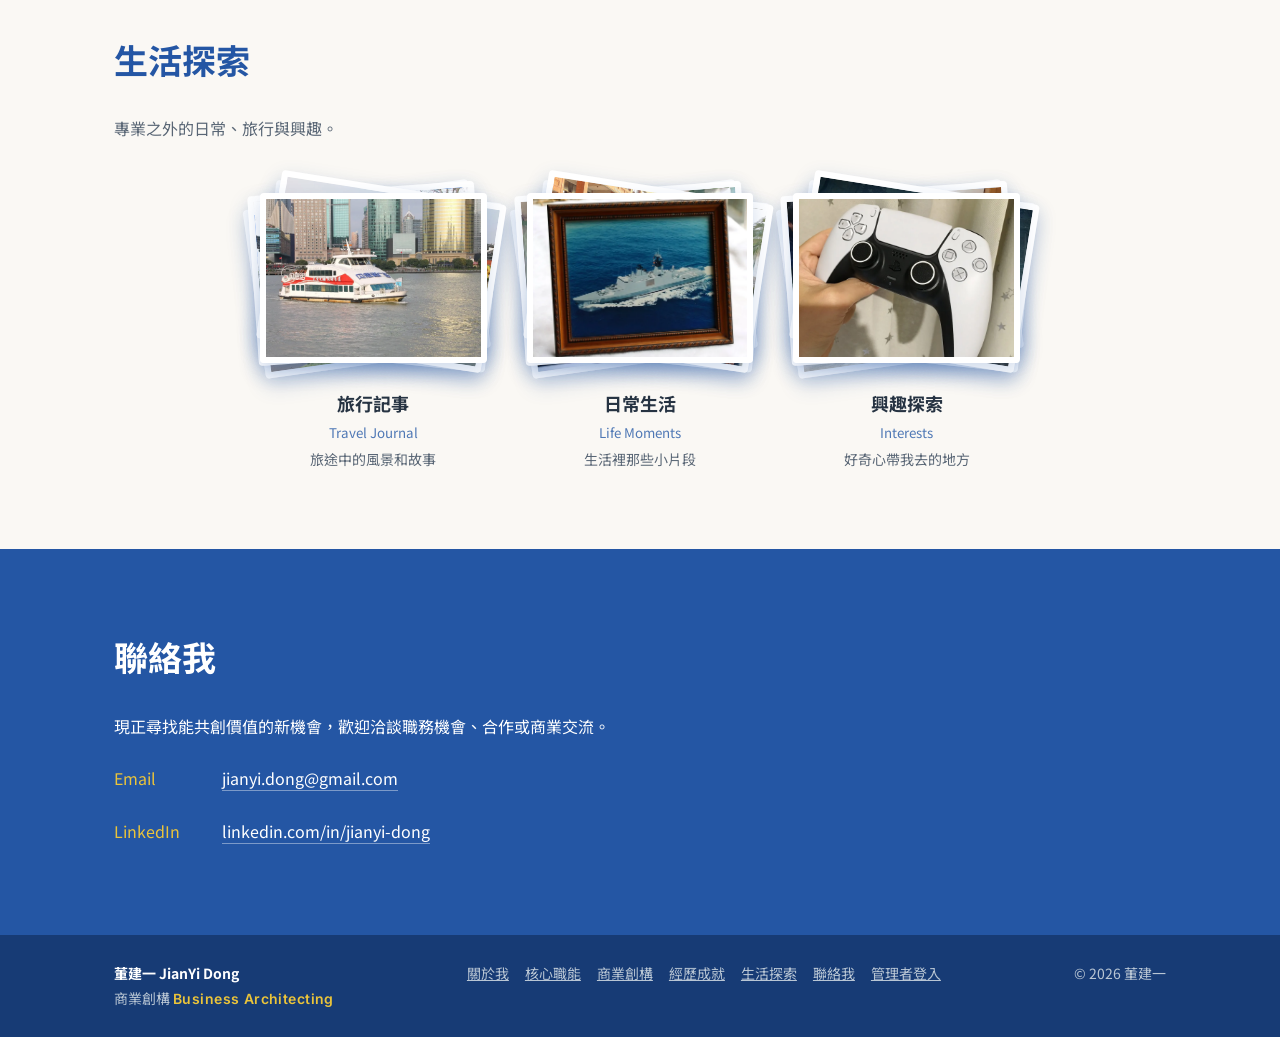
==== commit fbcaada3: "Add files via upload" ====
--- a/index.html
+++ b/index.html
@@ -2,17 +2,17 @@
 <html lang="zh-Hant">
 <head>
 <meta charset="utf-8"><meta name="viewport" content="width=device-width,initial-scale=1,viewport-fit=cover">
-<title>董建一 Jian-Yi Dong｜商業創構 Business Architecting</title>
-<meta name="description" content="董建一（Jian-Yi Dong），一名貫通產品策略與商業模式，將技術轉化為市場價值的商業創構者。深耕資通訊與智慧運輸，擅長在法規遵循前提下建立政企合作。"><meta name="author" content="董建一 Jian-Yi Dong"><meta name="robots" content="index,follow,max-image-preview:large"><meta name="theme-color" content="#2456A4"><meta property="og:title" content="董建一 Jian-Yi Dong｜商業創構 Business Architecting"><meta property="og:description" content="董建一（Jian-Yi Dong），一名貫通產品策略與商業模式，將技術轉化為市場價值的商業創構者。深耕資通訊與智慧運輸，擅長在法規遵循前提下建立政企合作。"><meta property="og:type" content="profile"><meta property="og:locale" content="zh_TW"><meta property="og:site_name" content="董建一 Jian-Yi Dong"><meta property="og:image" content="https://bryandong-roc.github.io/assets/images/og.jpg"><meta property="og:image:width" content="1200"><meta property="og:image:height" content="630"><meta property="og:image:alt" content="董建一 Jian-Yi Dong｜商業創構 Business Architecting"><meta property="og:url" content="https://bryandong-roc.github.io/"><meta name="twitter:card" content="summary_large_image"><meta name="twitter:title" content="董建一 Jian-Yi Dong｜商業創構 Business Architecting"><meta name="twitter:description" content="董建一（Jian-Yi Dong），一名貫通產品策略與商業模式，將技術轉化為市場價值的商業創構者。深耕資通訊與智慧運輸，擅長在法規遵循前提下建立政企合作。"><meta name="twitter:image" content="https://bryandong-roc.github.io/assets/images/og.jpg"><script type="application/ld+json">{"@context": "https://schema.org", "@type": "ProfilePage", "url": "https://bryandong-roc.github.io/", "mainEntity": {"@type": "Person", "name": "董建一", "url": "https://bryandong-roc.github.io/", "alternateName": "Jian-Yi Dong", "description": "董建一（Jian-Yi Dong），一名貫通產品策略與商業模式，將技術轉化為市場價值的商業創構者。深耕資通訊與智慧運輸，擅長在法規遵循前提下建立政企合作。", "email": "jianyi.dong@gmail.com", "alumniOf": {"@type": "CollegeOrUniversity", "name": "東吳大學"}, "knowsAbout": ["商業創構", "Business Architecting", "商業模式創新", "AI 應用","專案管理","網頁與APP設計","智慧運輸", "共享經濟", "資通訊產業", "產品企劃", "政府關係", "法規協商", "跨域整合"], "sameAs": ["https://www.linkedin.com/in/jianyi-dong/"]}}</script>
+<title>董建一 JianYi Dong｜商業創構 Business Architecting</title>
+<meta name="description" content="董建一（JianYi Dong），一名貫通產品策略與商業模式，將技術轉化為市場價值的商業創構者。深耕資通訊與智慧運輸，擅長在法規遵循前提下建立政企合作。"><meta name="author" content="董建一 JianYi Dong"><meta name="robots" content="index,follow,max-image-preview:large"><meta name="theme-color" content="#2456A4"><meta property="og:title" content="董建一 JianYi Dong｜商業創構 Business Architecting"><meta property="og:description" content="董建一（JianYi Dong），一名貫通產品策略與商業模式，將技術轉化為市場價值的商業創構者。深耕資通訊與智慧運輸，擅長在法規遵循前提下建立政企合作。"><meta property="og:type" content="profile"><meta property="og:locale" content="zh_TW"><meta property="og:site_name" content="董建一 JianYi Dong"><meta property="og:image" content="https://bryandong-roc.github.io/assets/images/og-v2.jpg"><meta property="og:image:width" content="1200"><meta property="og:image:height" content="630"><meta property="og:image:alt" content="董建一 JianYi Dong｜商業創構 Business Architecting"><meta property="og:url" content="https://bryandong-roc.github.io/"><meta name="twitter:card" content="summary_large_image"><meta name="twitter:title" content="董建一 JianYi Dong｜商業創構 Business Architecting"><meta name="twitter:description" content="董建一（JianYi Dong），一名貫通產品策略與商業模式，將技術轉化為市場價值的商業創構者。深耕資通訊與智慧運輸，擅長在法規遵循前提下建立政企合作。"><meta name="twitter:image" content="https://bryandong-roc.github.io/assets/images/og-v2.jpg"><script type="application/ld+json">{"@context": "https://schema.org", "@type": "ProfilePage", "url": "https://bryandong-roc.github.io/", "mainEntity": {"@type": "Person", "name": "董建一", "url": "https://bryandong-roc.github.io/", "alternateName": "JianYi Dong", "description": "董建一（JianYi Dong），一名貫通產品策略與商業模式，將技術轉化為市場價值的商業創構者。深耕資通訊與智慧運輸，擅長在法規遵循前提下建立政企合作。", "email": "jianyi.dong@gmail.com", "alumniOf": {"@type": "CollegeOrUniversity", "name": "東吳大學"}, "knowsAbout": ["商業創構", "Business Architecting", "商業模式創新", "AI 應用","專案管理","網頁與APP設計","智慧運輸", "共享經濟", "資通訊產業", "產品企劃", "政府關係", "法規協商", "跨域整合"], "sameAs": ["https://www.linkedin.com/in/jianyi-dong/"]}}</script>
 <link rel="icon" href="assets/icons/favicon.svg" type="image/svg+xml"><link rel="icon" href="assets/icons/favicon.ico" sizes="48x48"><link rel="apple-touch-icon" href="assets/icons/apple-touch-icon.png"><link rel="canonical" href="https://bryandong-roc.github.io/"><link rel="preconnect" href="https://fonts.googleapis.com"><link rel="preconnect" href="https://fonts.gstatic.com" crossorigin>
 <link href="https://fonts.googleapis.com/css2?family=Inter:wght@400;600&family=Noto+Sans+TC:wght@400;500;700&display=swap" rel="stylesheet">
 <link rel="stylesheet" href="styles/main.css">
 </head>
 <body>
-<header><div class="wrap bar"><a class="logo" href="#home">董建一 <span>Jian-Yi Dong</span></a>
+<header><div class="wrap bar"><a class="logo" href="#home">董建一 <span>JianYi Dong</span></a>
 <button id="mbtn" aria-expanded="false" aria-controls="nav" aria-label="選單"><svg viewBox="0 0 24 24" width="22" height="22" aria-hidden="true"><path d="M3 6h18M3 12h18M3 18h18" stroke="currentColor" stroke-width="2.2" stroke-linecap="round"/></svg></button>
 <nav id="nav"><a href="#about">關於我</a><a href="#roles">核心職能</a><a href="#architecting">商業創構</a><a href="#journey">經歷成就</a><a href="#life">生活探索</a><a href="#contact">聯絡我</a></nav></div></header>
-<main><noscript><section><div class="wrap"><h2>董建一 Jian-Yi Dong</h2><p>一名貫通產品策略與商業模式，將技術轉化為市場價值的商業創構者。</p><p>商業創構，一種將產業洞察、跨域整合、策略創新、模式建構到價值實現，串成完整路徑的商業設計方法。</p><p>深耕資通訊與智慧運輸領域，具備複合商業模式規劃、產品策略與跨域資源整合經驗；熟悉政府體制與決策運作，擅長在法規遵循的前提下建立穩固的政企合作關係，並將政策與監管挑戰轉化為商業機會。我的核心能力是「商業創構」（Business Architecting），也是貫穿工作實踐的方法：整合產業洞察、跨域整合、策略創新、模式建構與價值實現，將問題與機會轉化為可執行的策略及具體成果。我是一名科技驅動的商業策略與跨域整合者，期望運用跨域經驗與策略整合能力，參與新事業發展、產品策略及企業轉型，與企業及團隊共同探索機會、創造價值。歡迎洽談職務機會、合作或商業交流。</p><ul><li>商業策略與新事業開發 Business Strategy & New Business Development</li><li>產品策略與全生命週期管理 Product Strategy & Lifecycle Management</li><li>商業模式與生態系建構 Business Model & Ecosystem Development</li><li>跨域整合與利害關係人管理 Cross-functional Integration & Stakeholder Management</li></ul><ul><li>威摩科技｜策略長</li><li>第一電阻｜產品經理</li><li>哲楓有限公司｜負責人</li><li>輔信科技｜產品企劃</li><li>麗臺科技｜企劃專員｜總經理室幕僚</li><li>中華民國機車安全暨產業創新協會｜秘書長</li><li>臺北市政府｜市政顧問</li><li>東吳大學｜商學院 EMBA</li><li>中華民國機車黨｜發起人／黨主席</li></ul><p>請啟用 JavaScript 以查看完整互動內容。</p></div></section></noscript>
+<main><noscript><section><div class="wrap"><h2>董建一 JianYi Dong</h2><p>一名貫通產品策略與商業模式，將技術轉化為市場價值的商業創構者。</p><p>商業創構，一種將產業洞察、跨域整合、策略創新、模式建構到價值實現，串成完整路徑的商業設計方法。</p><p>深耕資通訊與智慧運輸領域，具備複合商業模式規劃、產品策略與跨域資源整合經驗；熟悉政府體制與決策運作，擅長在法規遵循的前提下建立穩固的政企合作關係，並將政策與監管挑戰轉化為商業機會。我的核心能力是「商業創構」（Business Architecting），也是貫穿工作實踐的方法：整合產業洞察、跨域整合、策略創新、模式建構與價值實現，將問題與機會轉化為可執行的策略及具體成果。我是一名科技驅動的商業策略與跨域整合者，期望運用跨域經驗與策略整合能力，參與新事業發展、產品策略及企業轉型，與企業及團隊共同探索機會、創造價值。歡迎洽談職務機會、合作或商業交流。</p><ul><li>商業策略與新事業開發 Business Strategy & New Business Development</li><li>產品策略與全生命週期管理 Product Strategy & Lifecycle Management</li><li>商業模式與生態系建構 Business Model & Ecosystem Development</li><li>跨域整合與利害關係人管理 Cross-functional Integration & Stakeholder Management</li></ul><ul><li>威摩科技｜策略長</li><li>第一電阻｜產品經理</li><li>哲楓有限公司｜負責人</li><li>輔信科技｜產品企劃</li><li>麗臺科技｜企劃專員｜總經理室幕僚</li><li>中華民國機車安全暨產業創新協會｜秘書長</li><li>臺北市政府｜市政顧問</li><li>東吳大學｜商學院 EMBA</li><li>中華民國機車黨｜發起人／黨主席</li></ul><p>請啟用 JavaScript 以查看完整互動內容。</p></div></section></noscript>
 <section id="home" class="hero"><div class="wrap hgrid"><div>
 <p class="en">Business Architecting</p><h1 id="h-tag"></h1><p id="h-intro" class="intro"></p>
 <div class="btns"><a class="btn fill" href="#about">關於我</a><a class="btn" href="#architecting">商業創構</a><a class="btn ghost" href="#contact">聯絡我</a></div></div>
@@ -25,7 +25,7 @@
 <section id="life"><div class="wrap"><h2>生活探索</h2><p class="lead">專業之外的日常、旅行與興趣。</p><div class="chips" id="l-chips"></div><div class="cards" id="l-cards"></div></div></section>
 <section id="contact" class="dark"><div class="wrap"><h2>聯絡我</h2><p class="lead">現正尋找能共創價值的新機會，歡迎洽談職務機會、合作或商業交流。</p><ul class="clist" id="clist"></ul></div></section>
 </main>
-<footer><div class="wrap fgrid"><div><b>董建一 Jian-Yi Dong</b><br>商業創構 <span class="ft-en">Business Architecting</span></div><div class="flinks"><a href="#about">關於我</a><a href="#roles">核心職能</a><a href="#architecting">商業創構</a><a href="#journey">經歷成就</a><a href="#life">生活探索</a><a href="#contact">聯絡我</a><a href="https://app.pagescms.org" target="_blank" rel="noopener">管理者登入</a></div><div class="copy">© <span id="yr"></span> 董建一</div></div></footer>
+<footer><div class="wrap fgrid"><div><b>董建一 JianYi Dong</b><br>商業創構 <span class="ft-en">Business Architecting</span></div><div class="flinks"><a href="#about">關於我</a><a href="#roles">核心職能</a><a href="#architecting">商業創構</a><a href="#journey">經歷成就</a><a href="#life">生活探索</a><a href="#contact">聯絡我</a><a href="https://app.pagescms.org" target="_blank" rel="noopener">管理者登入</a></div><div class="copy">© <span id="yr"></span> 董建一</div></div></footer>
 <button id="top" aria-label="回到頁首" hidden>↑</button>
 <dialog id="dlg" aria-labelledby="d-title"><button id="d-x" aria-label="關閉">×</button><div id="d-body"></div></dialog>
 <script src="scripts/content-loader.js"></script><script src="scripts/main.js"></script>
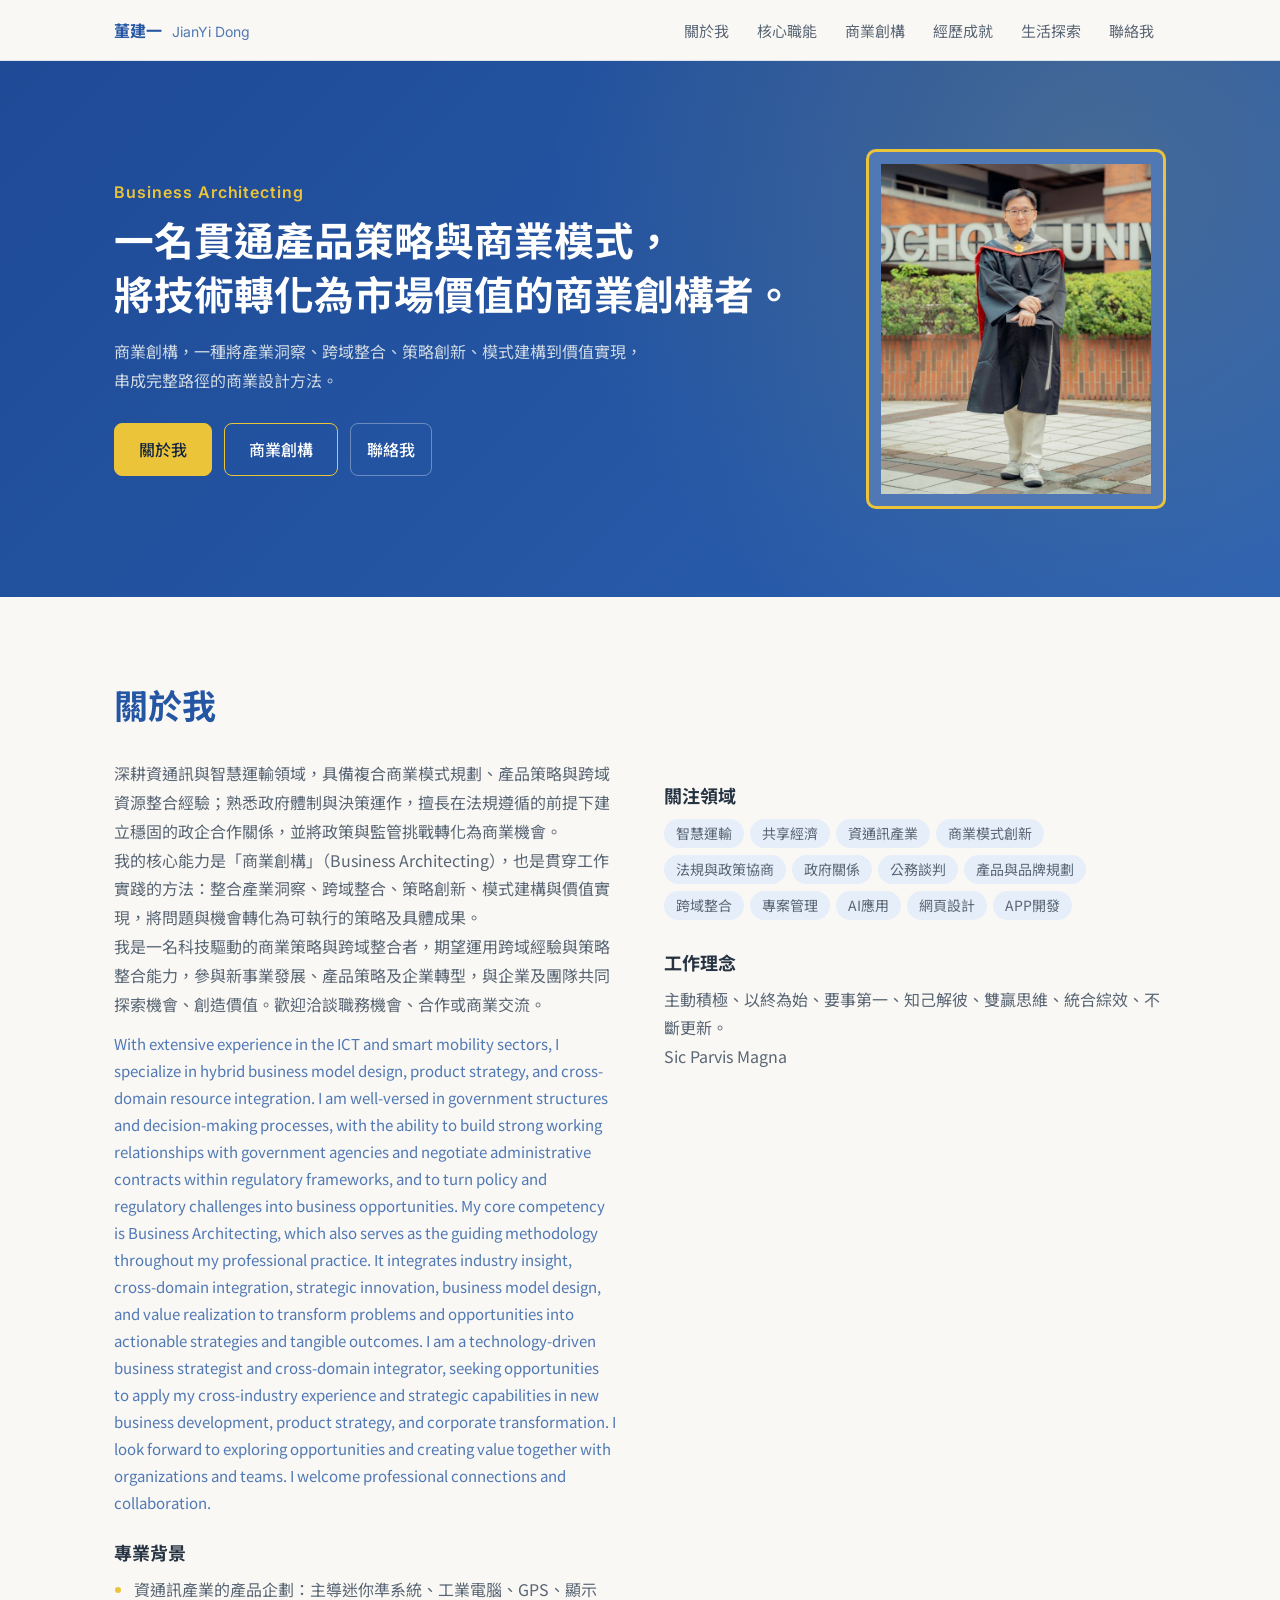
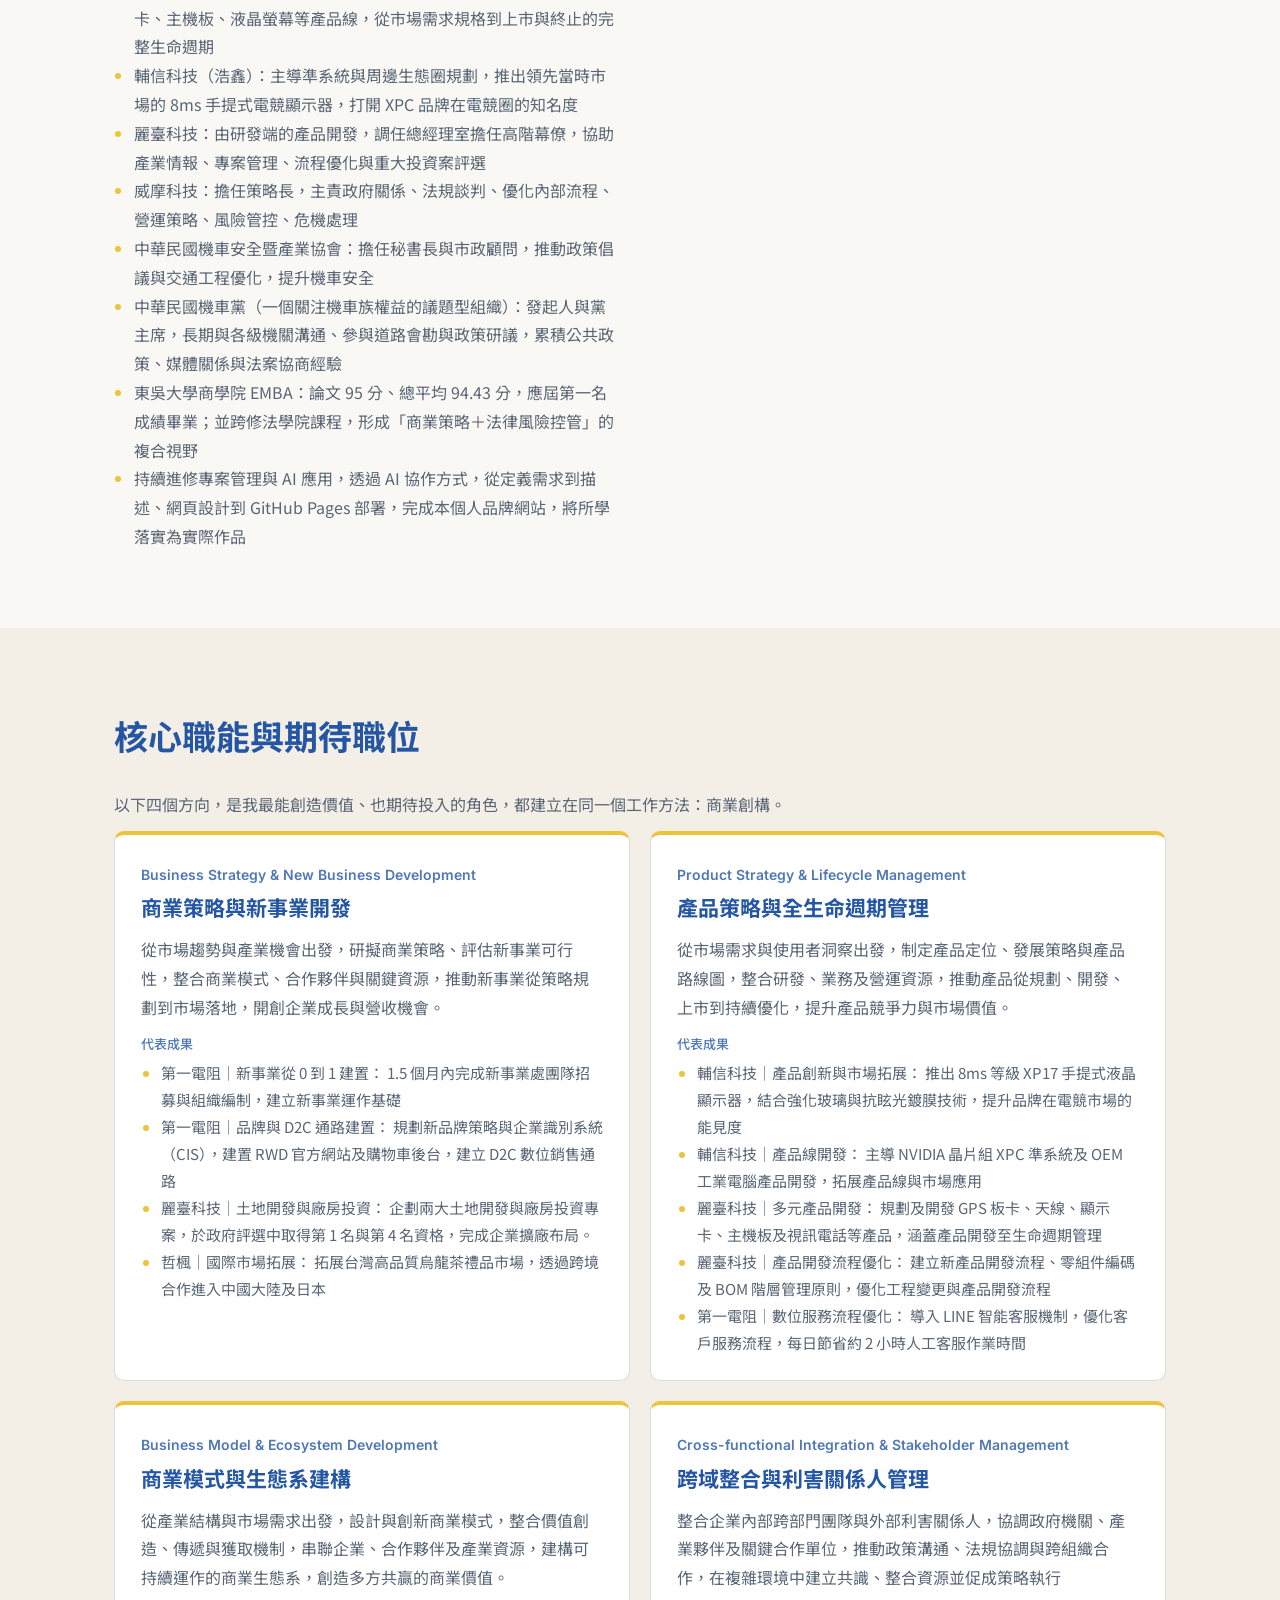
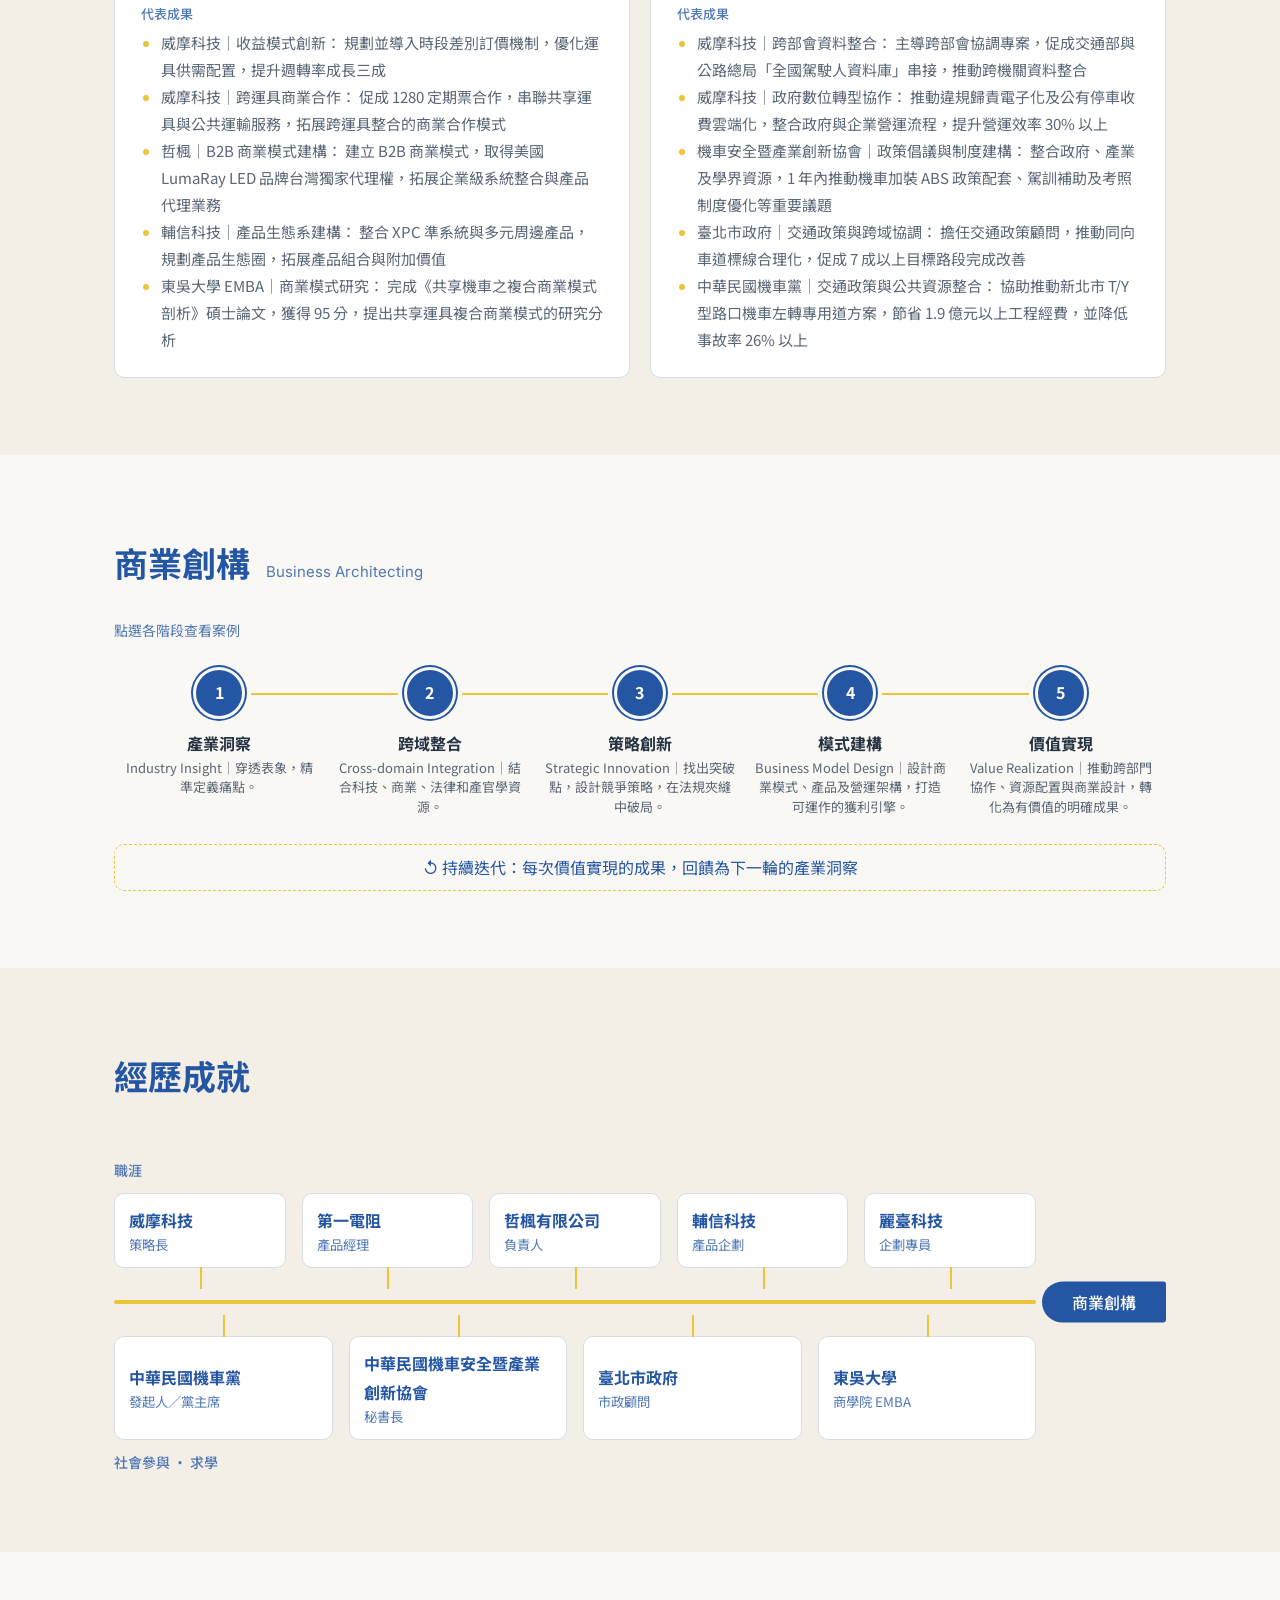
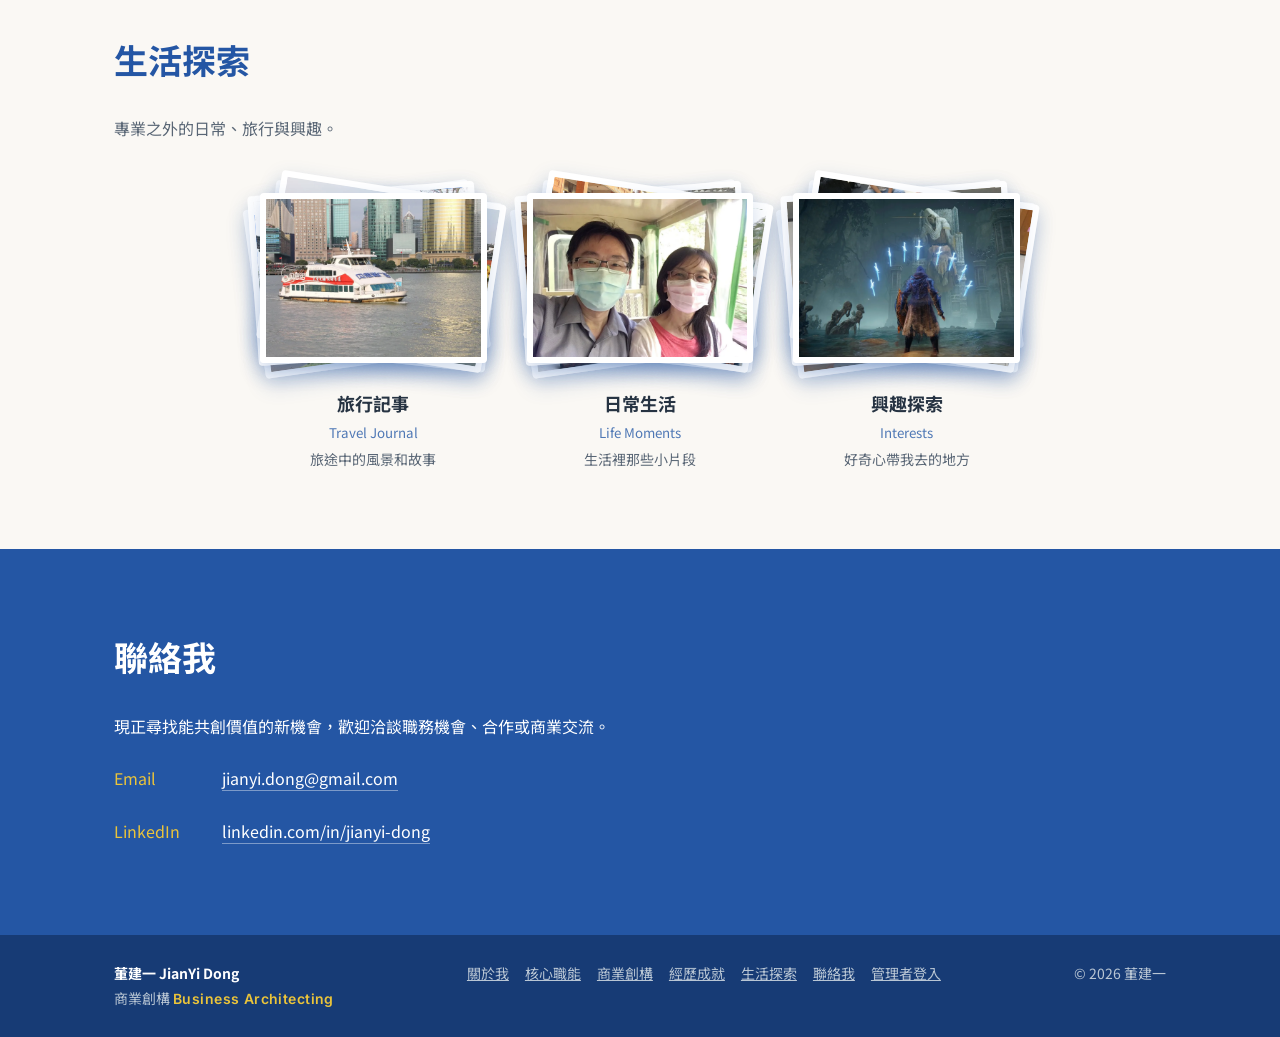
==== commit 33517813: "Add files via upload" ====
--- a/index.html
+++ b/index.html
@@ -3,7 +3,7 @@
 <head>
 <meta charset="utf-8"><meta name="viewport" content="width=device-width,initial-scale=1,viewport-fit=cover">
 <title>董建一 JianYi Dong｜商業創構 Business Architecting</title>
-<meta name="description" content="董建一（JianYi Dong），一名貫通產品策略與商業模式，將技術轉化為市場價值的商業創構者。深耕資通訊與智慧運輸，擅長在法規遵循前提下建立政企合作。"><meta name="author" content="董建一 JianYi Dong"><meta name="robots" content="index,follow,max-image-preview:large"><meta name="theme-color" content="#2456A4"><meta property="og:title" content="董建一 JianYi Dong｜商業創構 Business Architecting"><meta property="og:description" content="董建一（JianYi Dong），一名貫通產品策略與商業模式，將技術轉化為市場價值的商業創構者。深耕資通訊與智慧運輸，擅長在法規遵循前提下建立政企合作。"><meta property="og:type" content="profile"><meta property="og:locale" content="zh_TW"><meta property="og:site_name" content="董建一 JianYi Dong"><meta property="og:image" content="https://bryandong-roc.github.io/assets/images/og-v2.jpg"><meta property="og:image:width" content="1200"><meta property="og:image:height" content="630"><meta property="og:image:alt" content="董建一 JianYi Dong｜商業創構 Business Architecting"><meta property="og:url" content="https://bryandong-roc.github.io/"><meta name="twitter:card" content="summary_large_image"><meta name="twitter:title" content="董建一 JianYi Dong｜商業創構 Business Architecting"><meta name="twitter:description" content="董建一（JianYi Dong），一名貫通產品策略與商業模式，將技術轉化為市場價值的商業創構者。深耕資通訊與智慧運輸，擅長在法規遵循前提下建立政企合作。"><meta name="twitter:image" content="https://bryandong-roc.github.io/assets/images/og-v2.jpg"><script type="application/ld+json">{"@context": "https://schema.org", "@type": "ProfilePage", "url": "https://bryandong-roc.github.io/", "mainEntity": {"@type": "Person", "name": "董建一", "url": "https://bryandong-roc.github.io/", "alternateName": "JianYi Dong", "description": "董建一（JianYi Dong），一名貫通產品策略與商業模式，將技術轉化為市場價值的商業創構者。深耕資通訊與智慧運輸，擅長在法規遵循前提下建立政企合作。", "email": "jianyi.dong@gmail.com", "alumniOf": {"@type": "CollegeOrUniversity", "name": "東吳大學"}, "knowsAbout": ["商業創構", "Business Architecting", "商業模式創新", "AI 應用","專案管理","網頁與APP設計","智慧運輸", "共享經濟", "資通訊產業", "產品企劃", "政府關係", "法規協商", "跨域整合"], "sameAs": ["https://www.linkedin.com/in/jianyi-dong/"]}}</script>
+<meta name="description" content="董建一（JianYi Dong），一名貫通產品策略與商業模式，將技術轉化為市場價值的商業創構者。深耕資通訊與智慧運輸，擅長在法規遵循前提下建立政企合作。"><meta name="author" content="董建一 JianYi Dong"><meta name="robots" content="index,follow,max-image-preview:large"><meta name="theme-color" content="#2456A4"><meta property="og:title" content="董建一 JianYi Dong｜商業創構 Business Architecting"><meta property="og:description" content="董建一（JianYi Dong），一名貫通產品策略與商業模式，將技術轉化為市場價值的商業創構者。深耕資通訊與智慧運輸，擅長在法規遵循前提下建立政企合作。"><meta property="og:type" content="profile"><meta property="og:locale" content="zh_TW"><meta property="og:site_name" content="董建一 JianYi Dong"><meta property="og:image" content="https://bryandong-roc.github.io/assets/images/og-v2.jpg"><meta property="og:image:width" content="1200"><meta property="og:image:height" content="630"><meta property="og:image:alt" content="董建一 JianYi Dong｜商業創構 Business Architecting"><meta property="og:url" content="https://bryandong-roc.github.io/"><meta name="twitter:card" content="summary_large_image"><meta name="twitter:title" content="董建一 JianYi Dong｜商業創構 Business Architecting"><meta name="twitter:description" content="董建一（JianYi Dong），一名貫通產品策略與商業模式，將技術轉化為市場價值的商業創構者。深耕資通訊與智慧運輸，擅長在法規遵循前提下建立政企合作。"><meta name="twitter:image" content="https://bryandong-roc.github.io/assets/images/og-v2.jpg"><script type="application/ld+json">{"@context": "https://schema.org", "@type": "ProfilePage", "url": "https://bryandong-roc.github.io/", "mainEntity": {"@type": "Person", "name": "董建一", "url": "https://bryandong-roc.github.io/", "alternateName": "JianYi Dong", "description": "董建一（JianYi Dong），一名貫通產品策略與商業模式，將技術轉化為市場價值的商業創構者。深耕資通訊與智慧運輸，擅長在法規遵循前提下建立政企合作。", "email": "jianyi.dong@gmail.com", "alumniOf": {"@type": "CollegeOrUniversity", "name": "東吳大學"}, "knowsAbout": ["商業創構", "Business Architecting", "商業模式創新", "AI 應用","專案管理","網頁與APP設計","智慧運輸", "共享經濟", "資通訊產業", "產品企劃", "政府關係", "法規協商", "危機處理", "風險預防", "跨域整合"], "sameAs": ["https://www.linkedin.com/in/jianyi-dong/"]}}</script>
 <link rel="icon" href="assets/icons/favicon.svg" type="image/svg+xml"><link rel="icon" href="assets/icons/favicon.ico" sizes="48x48"><link rel="apple-touch-icon" href="assets/icons/apple-touch-icon.png"><link rel="canonical" href="https://bryandong-roc.github.io/"><link rel="preconnect" href="https://fonts.googleapis.com"><link rel="preconnect" href="https://fonts.gstatic.com" crossorigin>
 <link href="https://fonts.googleapis.com/css2?family=Inter:wght@400;600&family=Noto+Sans+TC:wght@400;500;700&display=swap" rel="stylesheet">
 <link rel="stylesheet" href="styles/main.css">
@@ -12,7 +12,7 @@
 <header><div class="wrap bar"><a class="logo" href="#home">董建一 <span>JianYi Dong</span></a>
 <button id="mbtn" aria-expanded="false" aria-controls="nav" aria-label="選單"><svg viewBox="0 0 24 24" width="22" height="22" aria-hidden="true"><path d="M3 6h18M3 12h18M3 18h18" stroke="currentColor" stroke-width="2.2" stroke-linecap="round"/></svg></button>
 <nav id="nav"><a href="#about">關於我</a><a href="#roles">核心職能</a><a href="#architecting">商業創構</a><a href="#journey">經歷成就</a><a href="#life">生活探索</a><a href="#contact">聯絡我</a></nav></div></header>
-<main><noscript><section><div class="wrap"><h2>董建一 JianYi Dong</h2><p>一名貫通產品策略與商業模式，將技術轉化為市場價值的商業創構者。</p><p>商業創構，一種將產業洞察、跨域整合、策略創新、模式建構到價值實現，串成完整路徑的商業設計方法。</p><p>深耕資通訊與智慧運輸領域，具備複合商業模式規劃、產品策略與跨域資源整合經驗；熟悉政府體制與決策運作，擅長在法規遵循的前提下建立穩固的政企合作關係，並將政策與監管挑戰轉化為商業機會。我的核心能力是「商業創構」（Business Architecting），也是貫穿工作實踐的方法：整合產業洞察、跨域整合、策略創新、模式建構與價值實現，將問題與機會轉化為可執行的策略及具體成果。我是一名科技驅動的商業策略與跨域整合者，期望運用跨域經驗與策略整合能力，參與新事業發展、產品策略及企業轉型，與企業及團隊共同探索機會、創造價值。歡迎洽談職務機會、合作或商業交流。</p><ul><li>商業策略與新事業開發 Business Strategy & New Business Development</li><li>產品策略與全生命週期管理 Product Strategy & Lifecycle Management</li><li>商業模式與生態系建構 Business Model & Ecosystem Development</li><li>跨域整合與利害關係人管理 Cross-functional Integration & Stakeholder Management</li></ul><ul><li>威摩科技｜策略長</li><li>第一電阻｜產品經理</li><li>哲楓有限公司｜負責人</li><li>輔信科技｜產品企劃</li><li>麗臺科技｜企劃專員｜總經理室幕僚</li><li>中華民國機車安全暨產業創新協會｜秘書長</li><li>臺北市政府｜市政顧問</li><li>東吳大學｜商學院 EMBA</li><li>中華民國機車黨｜發起人／黨主席</li></ul><p>請啟用 JavaScript 以查看完整互動內容。</p></div></section></noscript>
+<main><noscript><section><div class="wrap"><h2>董建一 JianYi Dong</h2><p>一名貫通產品策略與商業模式，將技術轉化為市場價值的商業創構者。</p><p>商業創構，一種將產業洞察、跨域整合、策略創新、模式建構到價值實現，串成完整路徑的商業設計方法。</p><p>深耕資通訊與智慧運輸領域，具備複合商業模式規劃、產品策略與跨域資源整合經驗；熟悉政府體制與決策運作，擅長在法規遵循的前提下建立穩固的政企合作關係，並將政策與監管挑戰轉化為商業機會。我的核心能力是「商業創構」（Business Architecting），也是貫穿工作實踐的方法：整合產業洞察、跨域整合、策略創新、模式建構與價值實現，將問題與機會轉化為可執行的策略及具體成果。我是一名科技驅動的商業策略與跨域整合者，期望運用跨域經驗與策略整合能力，參與新事業發展、產品策略及企業轉型，與企業及團隊共同探索機會、創造價值。歡迎洽談職務機會、合作或商業交流。</p><ul><li>商業策略與新事業開發 Business Strategy & New Business Development</li><li>產品策略與全生命週期管理 Product Strategy & Lifecycle Management</li><li>商業模式與生態系建構 Business Model & Ecosystem Development</li><li>跨域整合、利害關係人與風險危機管理 Cross-functional Integration, Stakeholder, Risk & Crisis Management</li></ul><ul><li>威摩科技｜策略長</li><li>第一電阻｜產品經理</li><li>哲楓有限公司｜負責人</li><li>輔信科技｜產品企劃</li><li>麗臺科技｜企劃專員｜總經理室幕僚</li><li>中華民國機車安全暨產業創新協會｜秘書長</li><li>臺北市政府｜市政顧問</li><li>東吳大學｜商學院 EMBA</li><li>中華民國機車黨｜發起人／黨主席</li></ul><p>請啟用 JavaScript 以查看完整互動內容。</p></div></section></noscript>
 <section id="home" class="hero"><div class="wrap hgrid"><div>
 <p class="en">Business Architecting</p><h1 id="h-tag"></h1><p id="h-intro" class="intro"></p>
 <div class="btns"><a class="btn fill" href="#about">關於我</a><a class="btn" href="#architecting">商業創構</a><a class="btn ghost" href="#contact">聯絡我</a></div></div>
